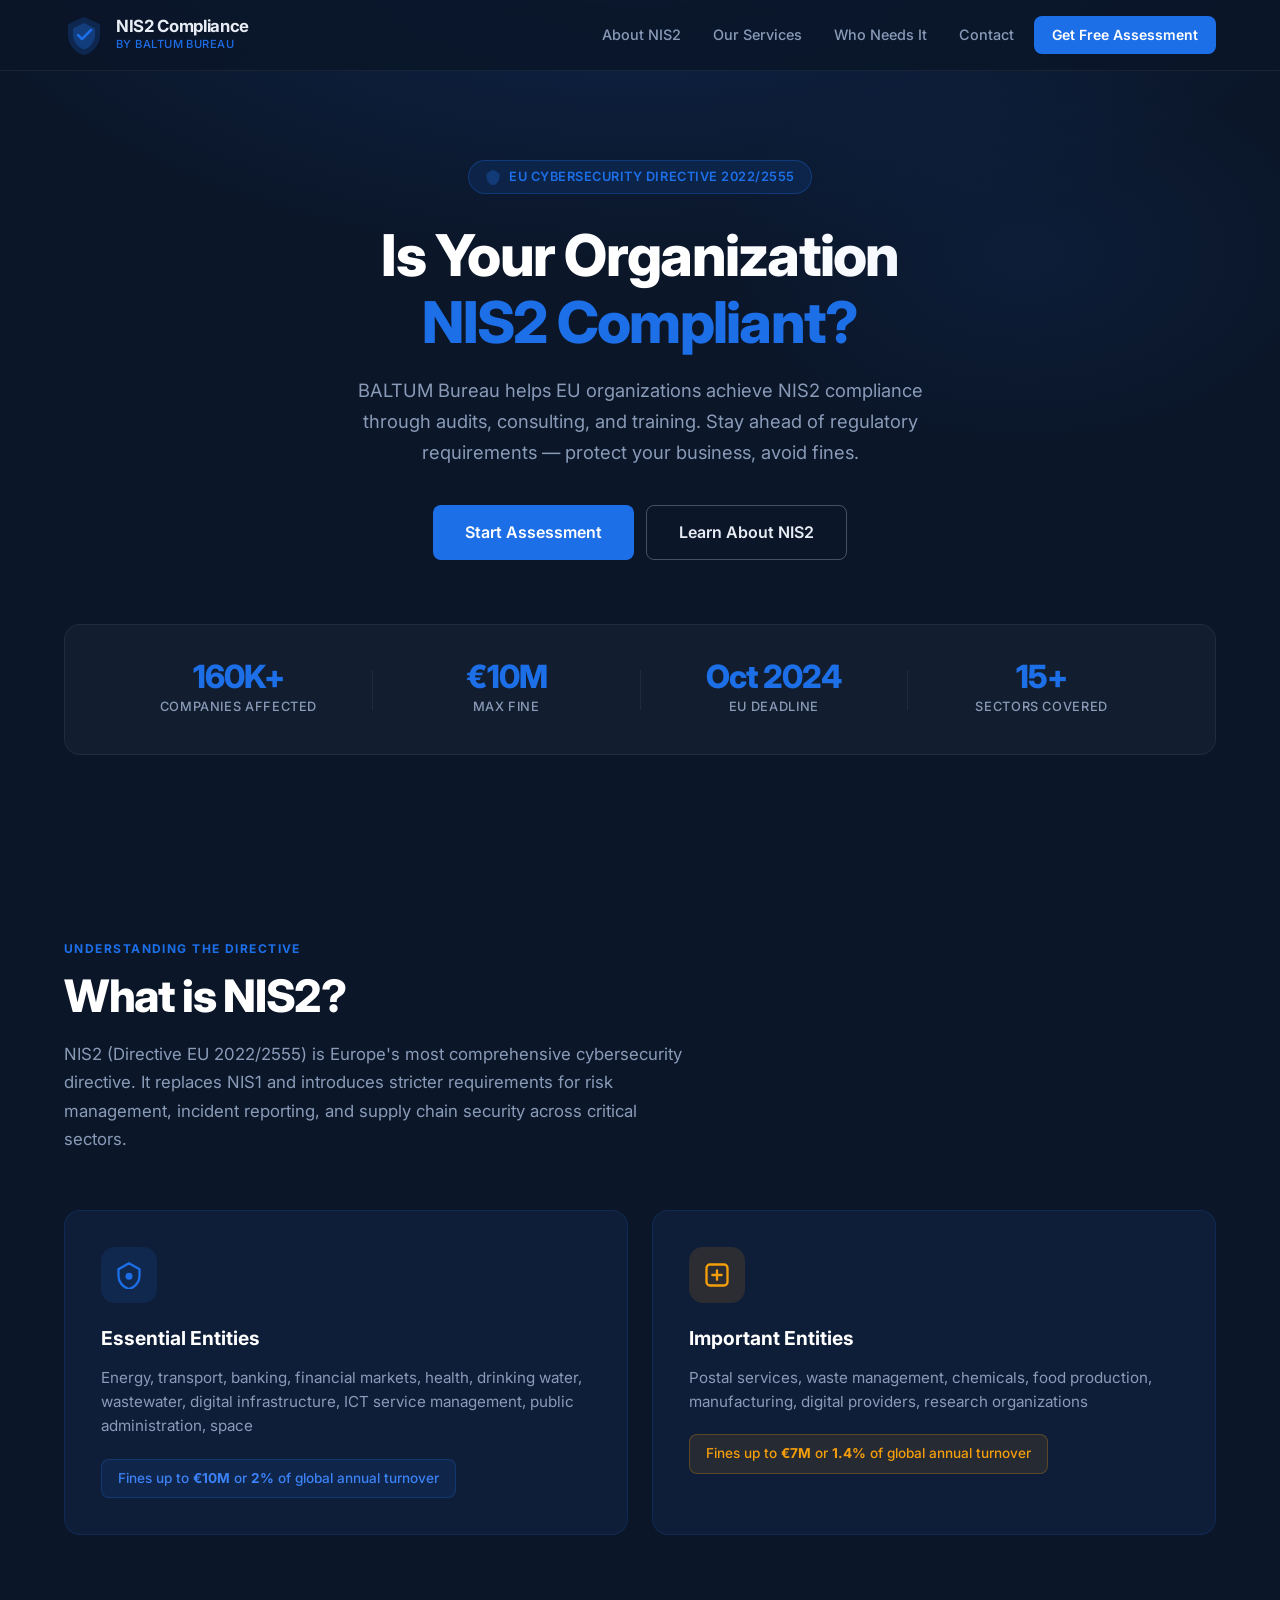
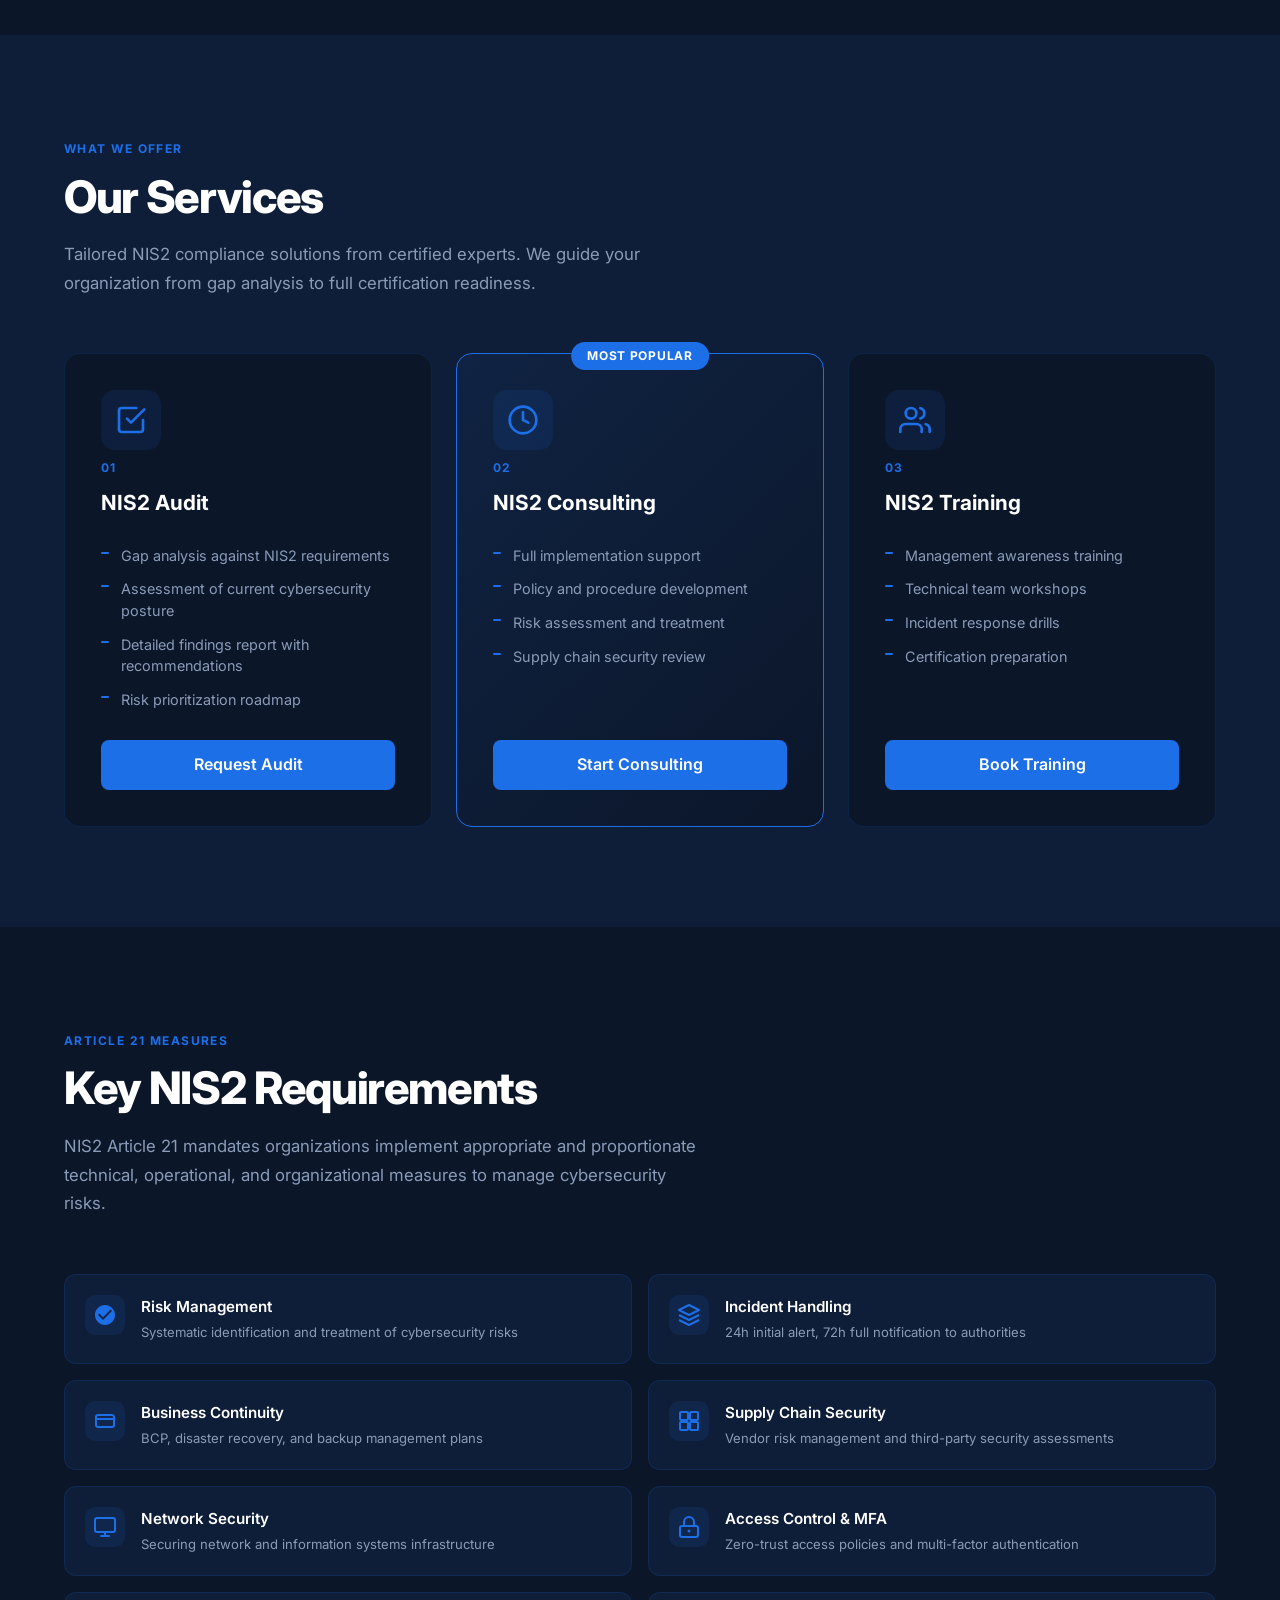
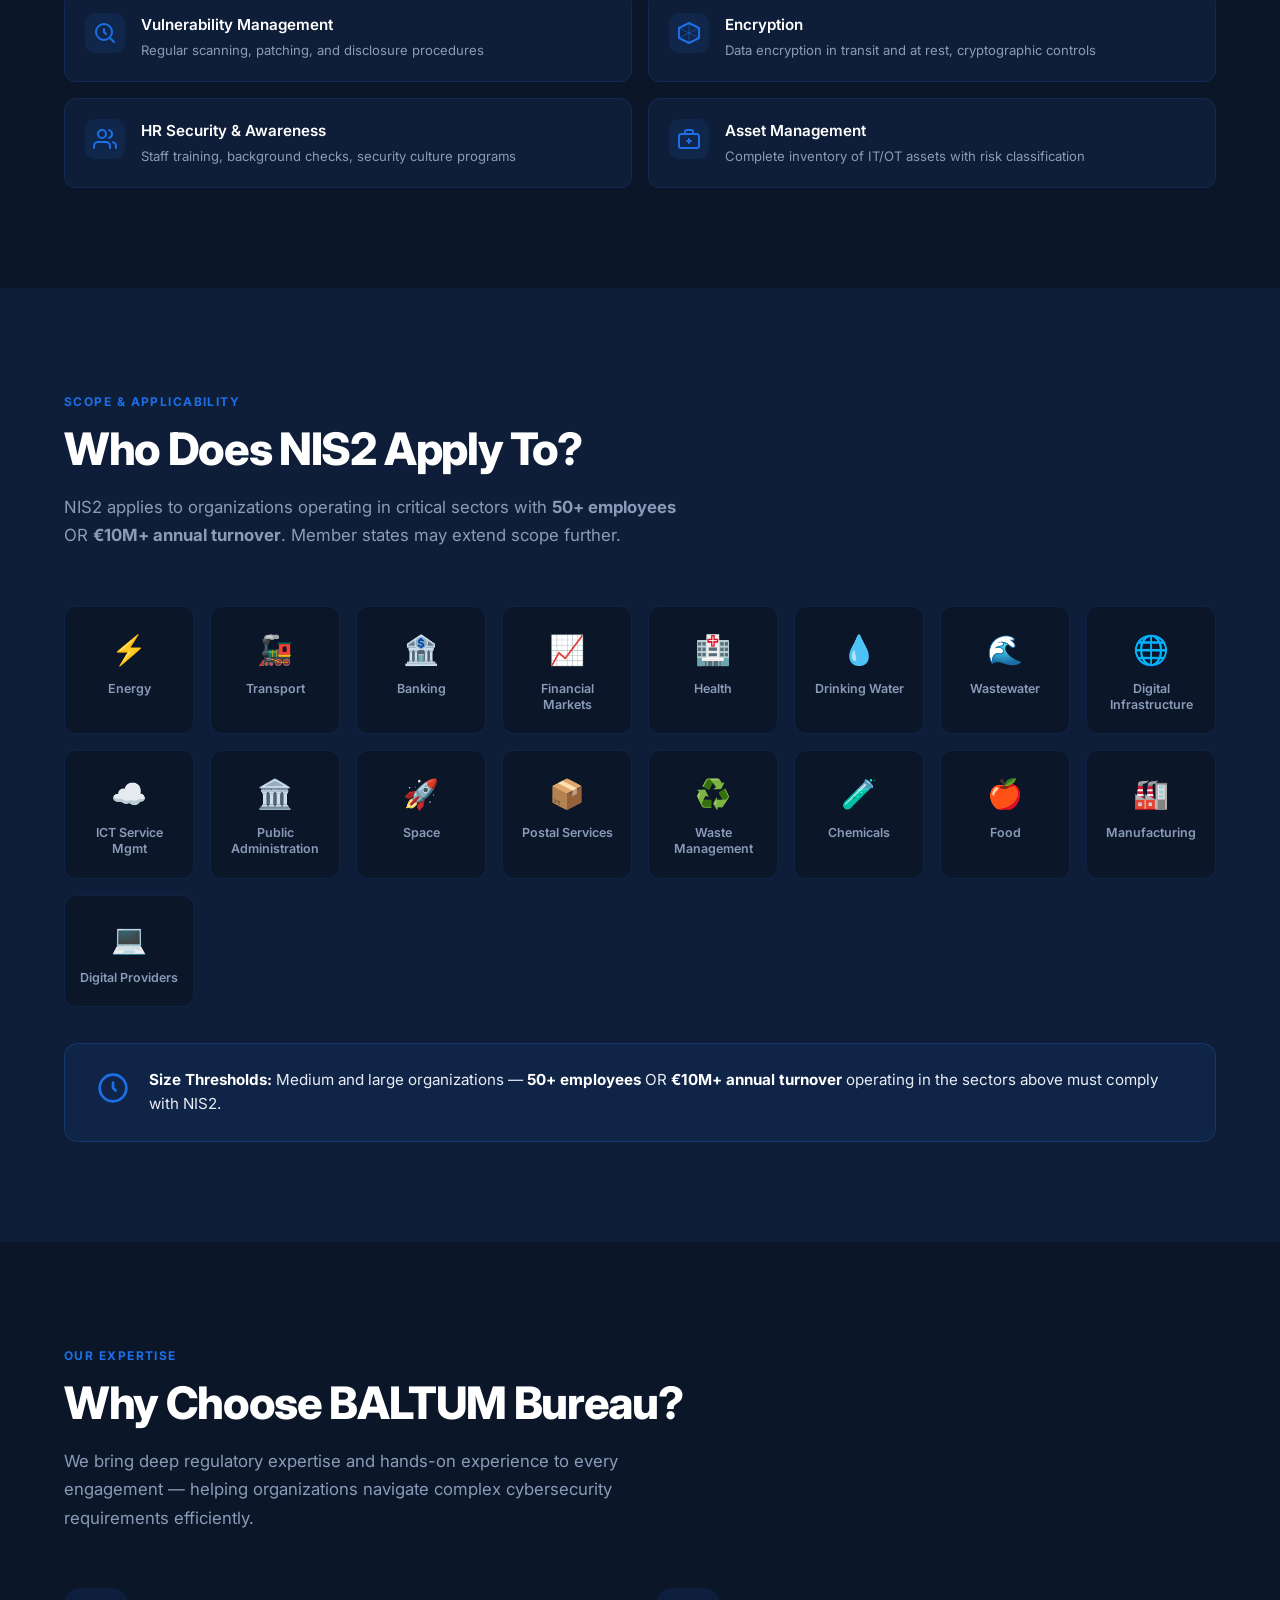
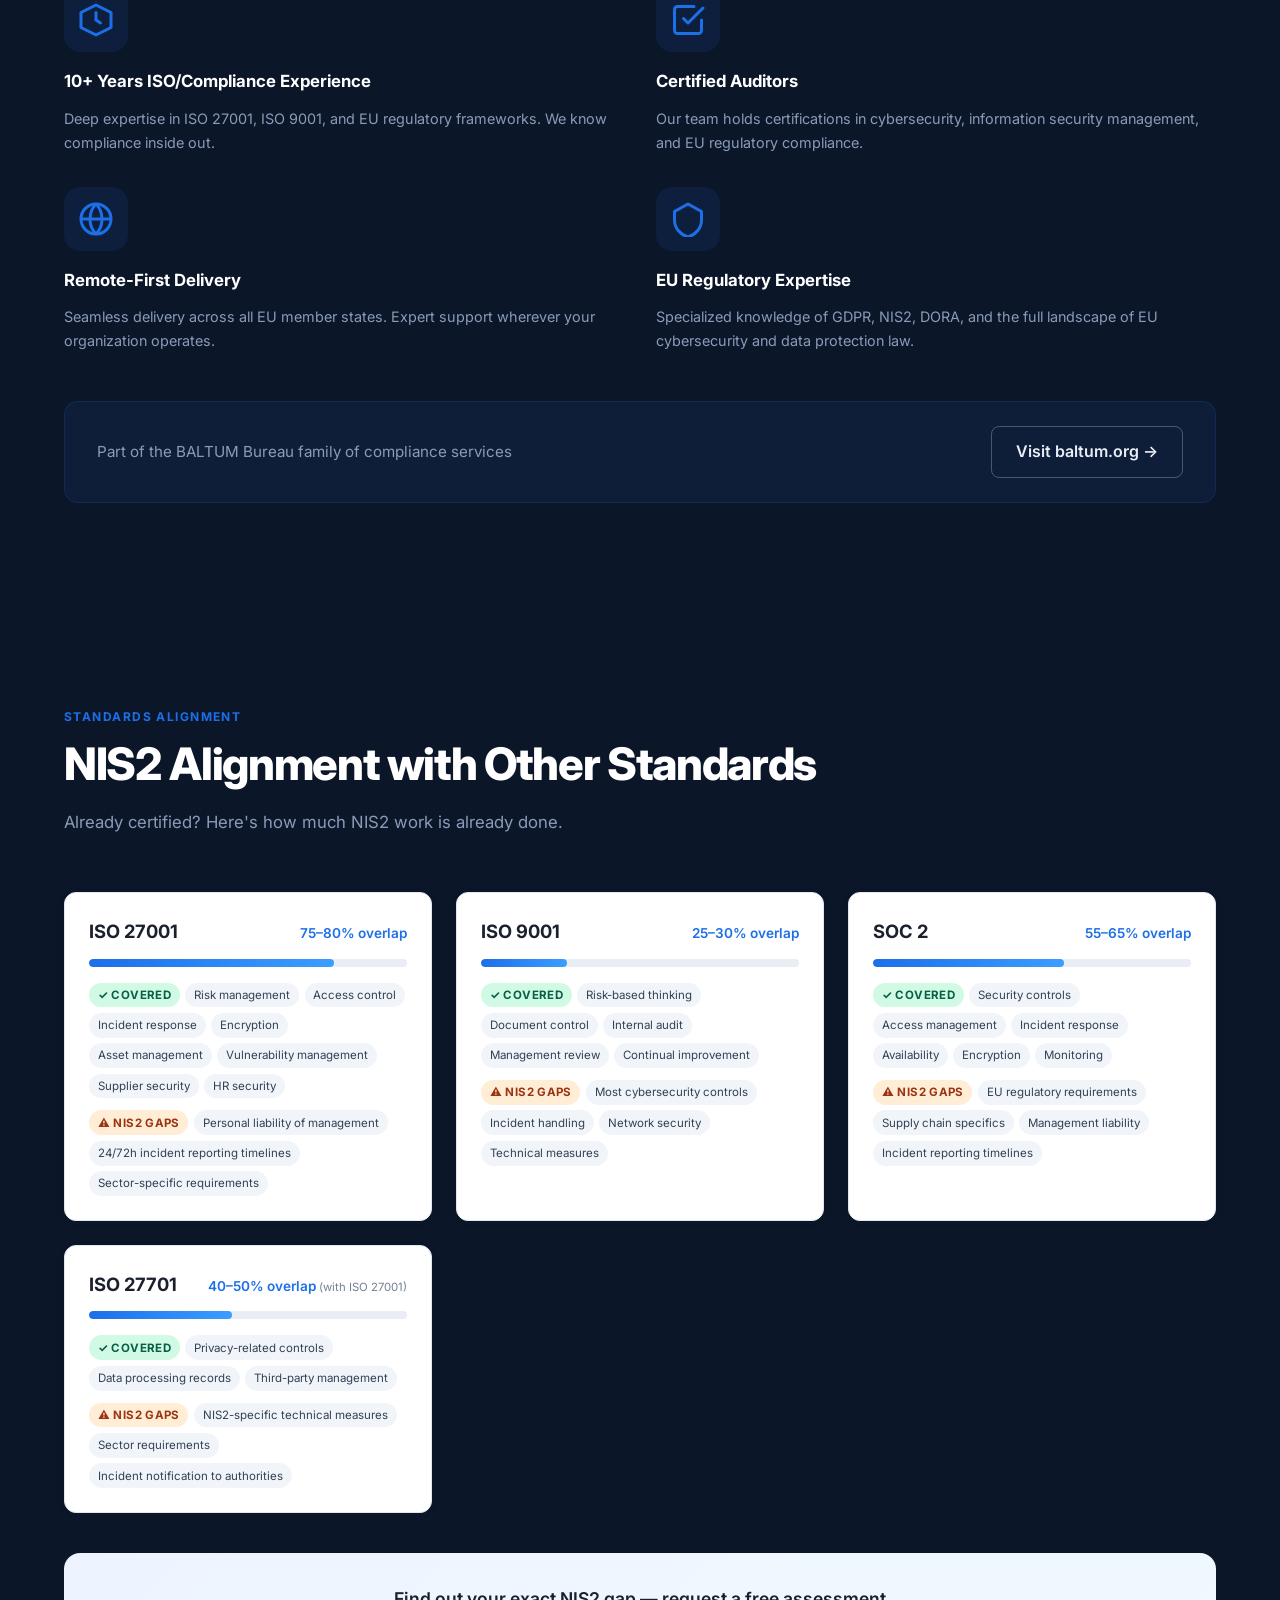
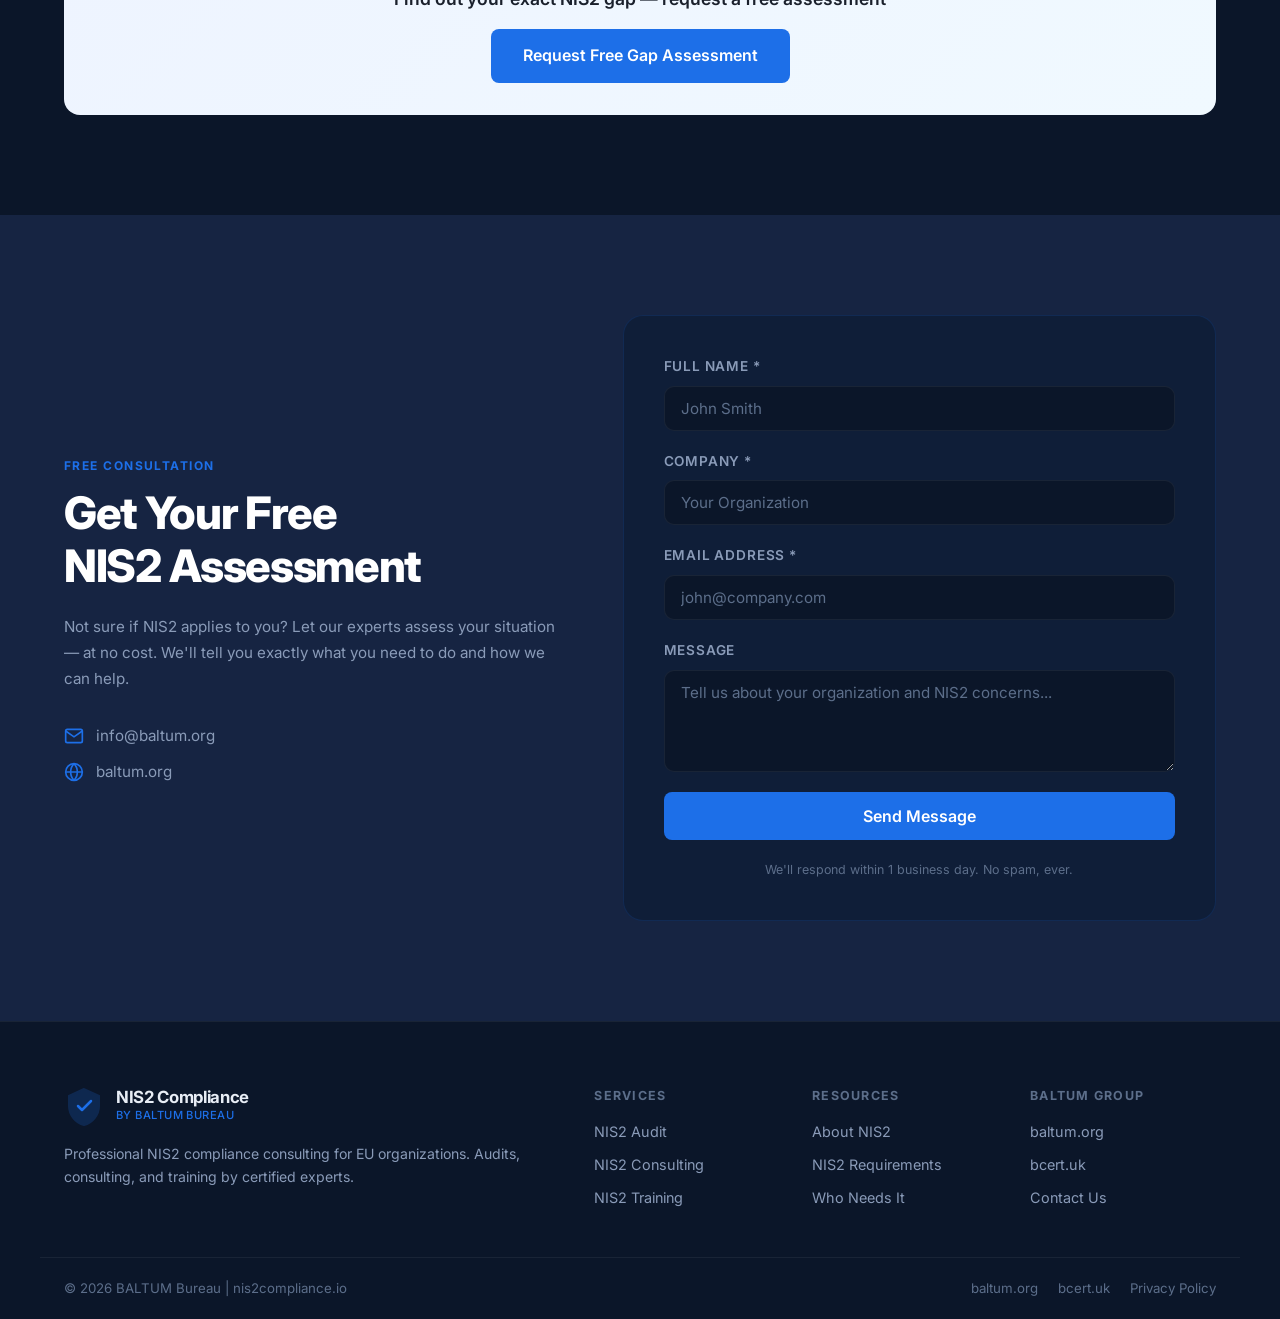
==== index.html @ e1da43a3 "Remove prices from Services; add NIS2 & Standards Overlap section" ====
<!DOCTYPE html>
<html lang="en">
<head>
  <meta charset="UTF-8" />
  <meta name="viewport" content="width=device-width, initial-scale=1.0" />
  <title>NIS2 Compliance Consulting | BALTUM Bureau</title>
  <meta name="description" content="BALTUM Bureau helps EU organizations achieve NIS2 compliance through expert audits, consulting, and training. NIS2 Directive EU 2022/2555 compliance specialists." />
  <meta name="keywords" content="NIS2 compliance, NIS2 audit, NIS2 consulting, NIS2 training, EU cybersecurity directive, BALTUM Bureau, NIS2 2022/2555, cybersecurity compliance" />
  <meta name="author" content="BALTUM Bureau" />
  <meta property="og:title" content="NIS2 Compliance | BALTUM Bureau" />
  <meta property="og:description" content="Expert NIS2 compliance consulting, audits, and training for EU organizations. Get compliant with the NIS2 Directive." />
  <meta property="og:url" content="https://nis2compliance.io" />
  <meta property="og:type" content="website" />
  <link rel="canonical" href="https://nis2compliance.io" />
  <link rel="preconnect" href="https://fonts.googleapis.com" />
  <link rel="preconnect" href="https://fonts.gstatic.com" crossorigin />
  <link href="https://fonts.googleapis.com/css2?family=Inter:wght@300;400;500;600;700;800&display=swap" rel="stylesheet" />
  <link rel="stylesheet" href="style.css" />
</head>
<body>

<!-- HEADER / NAV -->
<header class="header" id="top">
  <div class="container nav-container">
    <a href="#top" class="logo">
      <svg class="logo-icon" viewBox="0 0 40 40" fill="none" xmlns="http://www.w3.org/2000/svg">
        <path d="M20 3L5 10V20C5 28.8 11.6 37.1 20 39C28.4 37.1 35 28.8 35 20V10L20 3Z" fill="#1D6FE8" opacity="0.2" stroke="#1D6FE8" stroke-width="2"/>
        <path d="M20 8L9 13.5V20C9 26.6 13.9 32.7 20 34.5C26.1 32.7 31 26.6 31 20V13.5L20 8Z" fill="#1D6FE8" opacity="0.3"/>
        <path d="M14 20L18 24L27 15" stroke="#1D6FE8" stroke-width="2.5" stroke-linecap="round" stroke-linejoin="round"/>
      </svg>
      <div class="logo-text">
        <span class="logo-name">NIS2 Compliance</span>
        <span class="logo-tagline">by BALTUM Bureau</span>
      </div>
    </a>
    <button class="mobile-toggle" id="mobileToggle" aria-label="Toggle menu">
      <span></span><span></span><span></span>
    </button>
    <nav class="nav" id="navMenu">
      <a href="#about" class="nav-link">About NIS2</a>
      <a href="#services" class="nav-link">Our Services</a>
      <a href="#who-needs" class="nav-link">Who Needs It</a>
      <a href="#contact" class="nav-link">Contact</a>
      <a href="#contact" class="btn btn-primary btn-sm">Get Free Assessment</a>
    </nav>
  </div>
</header>

<!-- HERO -->
<section class="hero" id="hero">
  <div class="hero-bg"></div>
  <div class="container">
    <div class="hero-content">
      <div class="hero-badge">
        <svg width="16" height="16" viewBox="0 0 24 24" fill="none"><path d="M12 2L3 7V13C3 17.97 7.02 22.59 12 24C16.98 22.59 21 17.97 21 13V7L12 2Z" fill="#1D6FE8" opacity="0.3" stroke="#1D6FE8" stroke-width="1.5"/></svg>
        EU Cybersecurity Directive 2022/2555
      </div>
      <h1 class="hero-title">Is Your Organization<br /><span class="text-blue">NIS2 Compliant?</span></h1>
      <p class="hero-subtitle">BALTUM Bureau helps EU organizations achieve NIS2 compliance through audits, consulting, and training. Stay ahead of regulatory requirements — protect your business, avoid fines.</p>
      <div class="hero-actions">
        <a href="#contact" class="btn btn-primary btn-lg">Start Assessment</a>
        <a href="#about" class="btn btn-outline btn-lg">Learn About NIS2</a>
      </div>
    </div>
    <div class="stats-bar">
      <div class="stat-item">
        <div class="stat-value">160K+</div>
        <div class="stat-label">Companies Affected</div>
      </div>
      <div class="stat-divider"></div>
      <div class="stat-item">
        <div class="stat-value">€10M</div>
        <div class="stat-label">Max Fine</div>
      </div>
      <div class="stat-divider"></div>
      <div class="stat-item">
        <div class="stat-value">Oct 2024</div>
        <div class="stat-label">EU Deadline</div>
      </div>
      <div class="stat-divider"></div>
      <div class="stat-item">
        <div class="stat-value">15+</div>
        <div class="stat-label">Sectors Covered</div>
      </div>
    </div>
  </div>
</section>

<!-- ABOUT NIS2 -->
<section class="section" id="about">
  <div class="container">
    <div class="section-label">Understanding the Directive</div>
    <h2 class="section-title">What is NIS2?</h2>
    <p class="section-subtitle">NIS2 (Directive EU 2022/2555) is Europe's most comprehensive cybersecurity directive. It replaces NIS1 and introduces stricter requirements for risk management, incident reporting, and supply chain security across critical sectors.</p>

    <div class="cards-2col">
      <div class="card card-essential">
        <div class="card-icon-wrap blue">
          <svg width="28" height="28" viewBox="0 0 24 24" fill="none"><path d="M12 2L3 7V13C3 17.97 7.02 22.59 12 24C16.98 22.59 21 17.97 21 13V7L12 2Z" stroke="#1D6FE8" stroke-width="2" fill="none"/><circle cx="12" cy="13" r="3" fill="#1D6FE8"/></svg>
        </div>
        <h3 class="card-title">Essential Entities</h3>
        <p class="card-desc">Energy, transport, banking, financial markets, health, drinking water, wastewater, digital infrastructure, ICT service management, public administration, space</p>
        <div class="fine-badge fine-high">Fines up to <strong>€10M</strong> or <strong>2%</strong> of global annual turnover</div>
      </div>
      <div class="card card-important">
        <div class="card-icon-wrap orange">
          <svg width="28" height="28" viewBox="0 0 24 24" fill="none"><rect x="3" y="3" width="18" height="18" rx="3" stroke="#F59E0B" stroke-width="2"/><path d="M8 12H16M12 8V16" stroke="#F59E0B" stroke-width="2" stroke-linecap="round"/></svg>
        </div>
        <h3 class="card-title">Important Entities</h3>
        <p class="card-desc">Postal services, waste management, chemicals, food production, manufacturing, digital providers, research organizations</p>
        <div class="fine-badge fine-medium">Fines up to <strong>€7M</strong> or <strong>1.4%</strong> of global annual turnover</div>
      </div>
    </div>
  </div>
</section>

<!-- SERVICES -->
<section class="section section-dark" id="services">
  <div class="container">
    <div class="section-label">What We Offer</div>
    <h2 class="section-title">Our Services</h2>
    <p class="section-subtitle">Tailored NIS2 compliance solutions from certified experts. We guide your organization from gap analysis to full certification readiness.</p>

    <div class="cards-3col">
      <div class="service-card">
        <div class="service-icon">
          <svg width="32" height="32" viewBox="0 0 24 24" fill="none"><path d="M9 11L12 14L22 4" stroke="#1D6FE8" stroke-width="2" stroke-linecap="round" stroke-linejoin="round"/><path d="M21 12V19C21 20.1 20.1 21 19 21H5C3.9 21 3 20.1 3 19V5C3 3.9 3.9 3 5 3H16" stroke="#1D6FE8" stroke-width="2" stroke-linecap="round" stroke-linejoin="round"/></svg>
        </div>
        <div class="service-number">01</div>
        <h3 class="service-title">NIS2 Audit</h3>
        <ul class="service-list">
          <li>Gap analysis against NIS2 requirements</li>
          <li>Assessment of current cybersecurity posture</li>
          <li>Detailed findings report with recommendations</li>
          <li>Risk prioritization roadmap</li>
        </ul>
        <a href="#contact" class="btn btn-primary btn-full">Request Audit</a>
      </div>

      <div class="service-card service-card-featured">
        <div class="featured-badge">Most Popular</div>
        <div class="service-icon">
          <svg width="32" height="32" viewBox="0 0 24 24" fill="none"><circle cx="12" cy="12" r="10" stroke="#1D6FE8" stroke-width="2"/><path d="M12 6V12L16 14" stroke="#1D6FE8" stroke-width="2" stroke-linecap="round"/></svg>
        </div>
        <div class="service-number">02</div>
        <h3 class="service-title">NIS2 Consulting</h3>
        <ul class="service-list">
          <li>Full implementation support</li>
          <li>Policy and procedure development</li>
          <li>Risk assessment and treatment</li>
          <li>Supply chain security review</li>
        </ul>
        <a href="#contact" class="btn btn-primary btn-full">Start Consulting</a>
      </div>

      <div class="service-card">
        <div class="service-icon">
          <svg width="32" height="32" viewBox="0 0 24 24" fill="none"><path d="M17 21V19C17 16.79 15.21 15 13 15H5C2.79 15 1 16.79 1 19V21" stroke="#1D6FE8" stroke-width="2" stroke-linecap="round"/><circle cx="9" cy="7" r="4" stroke="#1D6FE8" stroke-width="2"/><path d="M23 21V19C23 17.13 21.74 15.56 20 15.13" stroke="#1D6FE8" stroke-width="2" stroke-linecap="round"/><path d="M16 3.13C17.74 3.56 19 5.13 19 7C19 8.87 17.74 10.44 16 10.87" stroke="#1D6FE8" stroke-width="2" stroke-linecap="round"/></svg>
        </div>
        <div class="service-number">03</div>
        <h3 class="service-title">NIS2 Training</h3>
        <ul class="service-list">
          <li>Management awareness training</li>
          <li>Technical team workshops</li>
          <li>Incident response drills</li>
          <li>Certification preparation</li>
        </ul>
        <a href="#contact" class="btn btn-primary btn-full">Book Training</a>
      </div>
    </div>
  </div>
</section>

<!-- NIS2 REQUIREMENTS -->
<section class="section" id="requirements">
  <div class="container">
    <div class="section-label">Article 21 Measures</div>
    <h2 class="section-title">Key NIS2 Requirements</h2>
    <p class="section-subtitle">NIS2 Article 21 mandates organizations implement appropriate and proportionate technical, operational, and organizational measures to manage cybersecurity risks.</p>

    <div class="requirements-grid">
      <div class="req-item">
        <div class="req-icon">
          <svg width="24" height="24" viewBox="0 0 24 24" fill="none"><path d="M12 2C6.48 2 2 6.48 2 12s4.48 10 10 10 10-4.48 10-10S17.52 2 12 2zm-2 15l-5-5 1.41-1.41L10 14.17l7.59-7.59L19 8l-9 9z" fill="#1D6FE8"/></svg>
        </div>
        <div class="req-content">
          <div class="req-title">Risk Management</div>
          <div class="req-desc">Systematic identification and treatment of cybersecurity risks</div>
        </div>
      </div>
      <div class="req-item">
        <div class="req-icon">
          <svg width="24" height="24" viewBox="0 0 24 24" fill="none"><path d="M12 2L2 7L12 12L22 7L12 2Z" stroke="#1D6FE8" stroke-width="2" stroke-linejoin="round"/><path d="M2 17L12 22L22 17" stroke="#1D6FE8" stroke-width="2" stroke-linejoin="round"/><path d="M2 12L12 17L22 12" stroke="#1D6FE8" stroke-width="2" stroke-linejoin="round"/></svg>
        </div>
        <div class="req-content">
          <div class="req-title">Incident Handling</div>
          <div class="req-desc">24h initial alert, 72h full notification to authorities</div>
        </div>
      </div>
      <div class="req-item">
        <div class="req-icon">
          <svg width="24" height="24" viewBox="0 0 24 24" fill="none"><path d="M21 16V8C21 6.9 20.1 6 19 6H5C3.9 6 3 6.9 3 8V16C3 17.1 3.9 18 5 18H19C20.1 18 21 17.1 21 16Z" stroke="#1D6FE8" stroke-width="2"/><path d="M3 10H21" stroke="#1D6FE8" stroke-width="2"/></svg>
        </div>
        <div class="req-content">
          <div class="req-title">Business Continuity</div>
          <div class="req-desc">BCP, disaster recovery, and backup management plans</div>
        </div>
      </div>
      <div class="req-item">
        <div class="req-icon">
          <svg width="24" height="24" viewBox="0 0 24 24" fill="none"><path d="M10 3H4C3.45 3 3 3.45 3 4V10C3 10.55 3.45 11 4 11H10C10.55 11 11 10.55 11 10V4C11 3.45 10.55 3 10 3Z" stroke="#1D6FE8" stroke-width="2"/><path d="M20 3H14C13.45 3 13 3.45 13 4V10C13 10.55 13.45 11 14 11H20C20.55 11 21 10.55 21 10V4C21 3.45 20.55 3 20 3Z" stroke="#1D6FE8" stroke-width="2"/><path d="M20 13H14C13.45 13 13 13.45 13 14V20C13 20.55 13.45 21 14 21H20C20.55 21 21 20.55 21 20V14C21 13.45 20.55 13 20 13Z" stroke="#1D6FE8" stroke-width="2"/><path d="M10 13H4C3.45 13 3 13.45 3 14V20C3 20.55 3.45 21 4 21H10C10.55 21 11 20.55 11 20V14C11 13.45 10.55 13 10 13Z" stroke="#1D6FE8" stroke-width="2"/></svg>
        </div>
        <div class="req-content">
          <div class="req-title">Supply Chain Security</div>
          <div class="req-desc">Vendor risk management and third-party security assessments</div>
        </div>
      </div>
      <div class="req-item">
        <div class="req-icon">
          <svg width="24" height="24" viewBox="0 0 24 24" fill="none"><rect x="2" y="3" width="20" height="14" rx="2" stroke="#1D6FE8" stroke-width="2"/><path d="M8 21H16M12 17V21" stroke="#1D6FE8" stroke-width="2" stroke-linecap="round"/></svg>
        </div>
        <div class="req-content">
          <div class="req-title">Network Security</div>
          <div class="req-desc">Securing network and information systems infrastructure</div>
        </div>
      </div>
      <div class="req-item">
        <div class="req-icon">
          <svg width="24" height="24" viewBox="0 0 24 24" fill="none"><rect x="3" y="11" width="18" height="11" rx="2" stroke="#1D6FE8" stroke-width="2"/><path d="M7 11V7C7 4.24 9.24 2 12 2C14.76 2 17 4.24 17 7V11" stroke="#1D6FE8" stroke-width="2" stroke-linecap="round"/><circle cx="12" cy="16" r="1.5" fill="#1D6FE8"/></svg>
        </div>
        <div class="req-content">
          <div class="req-title">Access Control & MFA</div>
          <div class="req-desc">Zero-trust access policies and multi-factor authentication</div>
        </div>
      </div>
      <div class="req-item">
        <div class="req-icon">
          <svg width="24" height="24" viewBox="0 0 24 24" fill="none"><circle cx="11" cy="11" r="8" stroke="#1D6FE8" stroke-width="2"/><path d="M21 21L16.65 16.65" stroke="#1D6FE8" stroke-width="2" stroke-linecap="round"/><path d="M11 8V11L13 13" stroke="#1D6FE8" stroke-width="2" stroke-linecap="round"/></svg>
        </div>
        <div class="req-content">
          <div class="req-title">Vulnerability Management</div>
          <div class="req-desc">Regular scanning, patching, and disclosure procedures</div>
        </div>
      </div>
      <div class="req-item">
        <div class="req-icon">
          <svg width="24" height="24" viewBox="0 0 24 24" fill="none"><path d="M12 2L2 7V17L12 22L22 17V7L12 2Z" stroke="#1D6FE8" stroke-width="2" stroke-linejoin="round"/><path d="M12 2V22M2 7L22 17M22 7L2 17" stroke="#1D6FE8" stroke-width="1" opacity="0.5"/></svg>
        </div>
        <div class="req-content">
          <div class="req-title">Encryption</div>
          <div class="req-desc">Data encryption in transit and at rest, cryptographic controls</div>
        </div>
      </div>
      <div class="req-item">
        <div class="req-icon">
          <svg width="24" height="24" viewBox="0 0 24 24" fill="none"><path d="M17 21V19C17 16.79 15.21 15 13 15H5C2.79 15 1 16.79 1 19V21" stroke="#1D6FE8" stroke-width="2" stroke-linecap="round"/><circle cx="9" cy="7" r="4" stroke="#1D6FE8" stroke-width="2"/><path d="M23 21V19C23 17.13 21.74 15.56 20 15.13" stroke="#1D6FE8" stroke-width="2" stroke-linecap="round"/><path d="M16 3.13C17.74 3.56 19 5.13 19 7C19 8.87 17.74 10.44 16 10.87" stroke="#1D6FE8" stroke-width="2" stroke-linecap="round"/></svg>
        </div>
        <div class="req-content">
          <div class="req-title">HR Security & Awareness</div>
          <div class="req-desc">Staff training, background checks, security culture programs</div>
        </div>
      </div>
      <div class="req-item">
        <div class="req-icon">
          <svg width="24" height="24" viewBox="0 0 24 24" fill="none"><path d="M20 7H4C2.9 7 2 7.9 2 9V19C2 20.1 2.9 21 4 21H20C21.1 21 22 20.1 22 19V9C22 7.9 21.1 7 20 7Z" stroke="#1D6FE8" stroke-width="2"/><path d="M16 7V5C16 3.9 15.1 3 14 3H10C8.9 3 8 3.9 8 5V7" stroke="#1D6FE8" stroke-width="2"/><path d="M12 12V16M10 14H14" stroke="#1D6FE8" stroke-width="2" stroke-linecap="round"/></svg>
        </div>
        <div class="req-content">
          <div class="req-title">Asset Management</div>
          <div class="req-desc">Complete inventory of IT/OT assets with risk classification</div>
        </div>
      </div>
    </div>
  </div>
</section>

<!-- WHO NEEDS IT -->
<section class="section section-dark" id="who-needs">
  <div class="container">
    <div class="section-label">Scope & Applicability</div>
    <h2 class="section-title">Who Does NIS2 Apply To?</h2>
    <p class="section-subtitle">NIS2 applies to organizations operating in critical sectors with <strong>50+ employees</strong> OR <strong>€10M+ annual turnover</strong>. Member states may extend scope further.</p>

    <div class="sectors-grid">
      <div class="sector-item">
        <div class="sector-icon">⚡</div>
        <div class="sector-name">Energy</div>
      </div>
      <div class="sector-item">
        <div class="sector-icon">🚂</div>
        <div class="sector-name">Transport</div>
      </div>
      <div class="sector-item">
        <div class="sector-icon">🏦</div>
        <div class="sector-name">Banking</div>
      </div>
      <div class="sector-item">
        <div class="sector-icon">📈</div>
        <div class="sector-name">Financial Markets</div>
      </div>
      <div class="sector-item">
        <div class="sector-icon">🏥</div>
        <div class="sector-name">Health</div>
      </div>
      <div class="sector-item">
        <div class="sector-icon">💧</div>
        <div class="sector-name">Drinking Water</div>
      </div>
      <div class="sector-item">
        <div class="sector-icon">🌊</div>
        <div class="sector-name">Wastewater</div>
      </div>
      <div class="sector-item">
        <div class="sector-icon">🌐</div>
        <div class="sector-name">Digital Infrastructure</div>
      </div>
      <div class="sector-item">
        <div class="sector-icon">☁️</div>
        <div class="sector-name">ICT Service Mgmt</div>
      </div>
      <div class="sector-item">
        <div class="sector-icon">🏛️</div>
        <div class="sector-name">Public Administration</div>
      </div>
      <div class="sector-item">
        <div class="sector-icon">🚀</div>
        <div class="sector-name">Space</div>
      </div>
      <div class="sector-item">
        <div class="sector-icon">📦</div>
        <div class="sector-name">Postal Services</div>
      </div>
      <div class="sector-item">
        <div class="sector-icon">♻️</div>
        <div class="sector-name">Waste Management</div>
      </div>
      <div class="sector-item">
        <div class="sector-icon">🧪</div>
        <div class="sector-name">Chemicals</div>
      </div>
      <div class="sector-item">
        <div class="sector-icon">🍎</div>
        <div class="sector-name">Food</div>
      </div>
      <div class="sector-item">
        <div class="sector-icon">🏭</div>
        <div class="sector-name">Manufacturing</div>
      </div>
      <div class="sector-item">
        <div class="sector-icon">💻</div>
        <div class="sector-name">Digital Providers</div>
      </div>
    </div>

    <div class="threshold-box">
      <div class="threshold-icon">
        <svg width="32" height="32" viewBox="0 0 24 24" fill="none"><circle cx="12" cy="12" r="10" stroke="#1D6FE8" stroke-width="2"/><path d="M12 8V12L14 14" stroke="#1D6FE8" stroke-width="2" stroke-linecap="round"/></svg>
      </div>
      <div class="threshold-text">
        <strong>Size Thresholds:</strong> Medium and large organizations — <strong>50+ employees</strong> OR <strong>€10M+ annual turnover</strong> operating in the sectors above must comply with NIS2.
      </div>
    </div>
  </div>
</section>

<!-- WHY BALTUM -->
<section class="section" id="why-baltum">
  <div class="container">
    <div class="section-label">Our Expertise</div>
    <h2 class="section-title">Why Choose BALTUM Bureau?</h2>
    <p class="section-subtitle">We bring deep regulatory expertise and hands-on experience to every engagement — helping organizations navigate complex cybersecurity requirements efficiently.</p>

    <div class="why-grid">
      <div class="why-item">
        <div class="why-icon">
          <svg width="36" height="36" viewBox="0 0 24 24" fill="none"><path d="M12 2L2 7V17L12 22L22 17V7L12 2Z" stroke="#1D6FE8" stroke-width="2" stroke-linejoin="round"/><path d="M12 7V12L15 14" stroke="#1D6FE8" stroke-width="2" stroke-linecap="round"/></svg>
        </div>
        <h3>10+ Years ISO/Compliance Experience</h3>
        <p>Deep expertise in ISO 27001, ISO 9001, and EU regulatory frameworks. We know compliance inside out.</p>
      </div>
      <div class="why-item">
        <div class="why-icon">
          <svg width="36" height="36" viewBox="0 0 24 24" fill="none"><path d="M9 11L12 14L22 4" stroke="#1D6FE8" stroke-width="2" stroke-linecap="round" stroke-linejoin="round"/><path d="M21 12V19C21 20.1 20.1 21 19 21H5C3.9 21 3 20.1 3 19V5C3 3.9 3.9 3 5 3H16" stroke="#1D6FE8" stroke-width="2" stroke-linecap="round"/></svg>
        </div>
        <h3>Certified Auditors</h3>
        <p>Our team holds certifications in cybersecurity, information security management, and EU regulatory compliance.</p>
      </div>
      <div class="why-item">
        <div class="why-icon">
          <svg width="36" height="36" viewBox="0 0 24 24" fill="none"><circle cx="12" cy="12" r="10" stroke="#1D6FE8" stroke-width="2"/><path d="M2 12H22M12 2C9.33 4.67 8 7.33 8 12C8 16.67 9.33 19.33 12 22M12 2C14.67 4.67 16 7.33 16 12C16 16.67 14.67 19.33 12 22" stroke="#1D6FE8" stroke-width="2"/></svg>
        </div>
        <h3>Remote-First Delivery</h3>
        <p>Seamless delivery across all EU member states. Expert support wherever your organization operates.</p>
      </div>
      <div class="why-item">
        <div class="why-icon">
          <svg width="36" height="36" viewBox="0 0 24 24" fill="none"><path d="M12 2L3 7V13C3 17.97 7.02 22.59 12 24C16.98 22.59 21 17.97 21 13V7L12 2Z" stroke="#1D6FE8" stroke-width="2" stroke-linejoin="round"/></svg>
        </div>
        <h3>EU Regulatory Expertise</h3>
        <p>Specialized knowledge of GDPR, NIS2, DORA, and the full landscape of EU cybersecurity and data protection law.</p>
      </div>
    </div>

    <div class="baltum-link-box">
      <span>Part of the BALTUM Bureau family of compliance services</span>
      <a href="https://baltum.org" target="_blank" rel="noopener" class="btn btn-outline">Visit baltum.org →</a>
    </div>
  </div>
</section>

<!-- NIS2 & STANDARDS OVERLAP -->
<section class="section" id="standards-overlap">
  <div class="container">
    <div class="section-label">Standards Alignment</div>
    <h2 class="section-title">NIS2 Alignment with Other Standards</h2>
    <p class="section-subtitle">Already certified? Here's how much NIS2 work is already done.</p>

    <div class="overlap-grid">

      <!-- ISO 27001 -->
      <div class="overlap-card">
        <div class="overlap-header">
          <div class="overlap-standard">ISO 27001</div>
          <div class="overlap-pct">75–80% overlap</div>
        </div>
        <div class="overlap-bar-wrap">
          <div class="overlap-bar" style="width:77%"></div>
        </div>
        <div class="overlap-badges">
          <div class="badge-group">
            <span class="badge badge-covered">✓ Covered</span>
            <span class="badge-item">Risk management</span>
            <span class="badge-item">Access control</span>
            <span class="badge-item">Incident response</span>
            <span class="badge-item">Encryption</span>
            <span class="badge-item">Asset management</span>
            <span class="badge-item">Vulnerability management</span>
            <span class="badge-item">Supplier security</span>
            <span class="badge-item">HR security</span>
          </div>
          <div class="badge-group">
            <span class="badge badge-gap">⚠ NIS2 Gaps</span>
            <span class="badge-item">Personal liability of management</span>
            <span class="badge-item">24/72h incident reporting timelines</span>
            <span class="badge-item">Sector-specific requirements</span>
          </div>
        </div>
      </div>

      <!-- ISO 9001 -->
      <div class="overlap-card">
        <div class="overlap-header">
          <div class="overlap-standard">ISO 9001</div>
          <div class="overlap-pct">25–30% overlap</div>
        </div>
        <div class="overlap-bar-wrap">
          <div class="overlap-bar" style="width:27%"></div>
        </div>
        <div class="overlap-badges">
          <div class="badge-group">
            <span class="badge badge-covered">✓ Covered</span>
            <span class="badge-item">Risk-based thinking</span>
            <span class="badge-item">Document control</span>
            <span class="badge-item">Internal audit</span>
            <span class="badge-item">Management review</span>
            <span class="badge-item">Continual improvement</span>
          </div>
          <div class="badge-group">
            <span class="badge badge-gap">⚠ NIS2 Gaps</span>
            <span class="badge-item">Most cybersecurity controls</span>
            <span class="badge-item">Incident handling</span>
            <span class="badge-item">Network security</span>
            <span class="badge-item">Technical measures</span>
          </div>
        </div>
      </div>

      <!-- SOC 2 -->
      <div class="overlap-card">
        <div class="overlap-header">
          <div class="overlap-standard">SOC 2</div>
          <div class="overlap-pct">55–65% overlap</div>
        </div>
        <div class="overlap-bar-wrap">
          <div class="overlap-bar" style="width:60%"></div>
        </div>
        <div class="overlap-badges">
          <div class="badge-group">
            <span class="badge badge-covered">✓ Covered</span>
            <span class="badge-item">Security controls</span>
            <span class="badge-item">Access management</span>
            <span class="badge-item">Incident response</span>
            <span class="badge-item">Availability</span>
            <span class="badge-item">Encryption</span>
            <span class="badge-item">Monitoring</span>
          </div>
          <div class="badge-group">
            <span class="badge badge-gap">⚠ NIS2 Gaps</span>
            <span class="badge-item">EU regulatory requirements</span>
            <span class="badge-item">Supply chain specifics</span>
            <span class="badge-item">Management liability</span>
            <span class="badge-item">Incident reporting timelines</span>
          </div>
        </div>
      </div>

      <!-- ISO 27701 -->
      <div class="overlap-card">
        <div class="overlap-header">
          <div class="overlap-standard">ISO 27701</div>
          <div class="overlap-pct">40–50% overlap <small>(with ISO 27001)</small></div>
        </div>
        <div class="overlap-bar-wrap">
          <div class="overlap-bar" style="width:45%"></div>
        </div>
        <div class="overlap-badges">
          <div class="badge-group">
            <span class="badge badge-covered">✓ Covered</span>
            <span class="badge-item">Privacy-related controls</span>
            <span class="badge-item">Data processing records</span>
            <span class="badge-item">Third-party management</span>
          </div>
          <div class="badge-group">
            <span class="badge badge-gap">⚠ NIS2 Gaps</span>
            <span class="badge-item">NIS2-specific technical measures</span>
            <span class="badge-item">Sector requirements</span>
            <span class="badge-item">Incident notification to authorities</span>
          </div>
        </div>
      </div>

    </div><!-- /.overlap-grid -->

    <div class="overlap-cta">
      <p>Find out your exact NIS2 gap — request a free assessment</p>
      <a href="#contact" class="btn btn-primary btn-lg">Request Free Gap Assessment</a>
    </div>
  </div>
</section>

<style>
/* NIS2 & Standards Overlap Section */
.overlap-grid {
  display: grid;
  grid-template-columns: repeat(auto-fit, minmax(280px, 1fr));
  gap: 1.5rem;
  margin-top: 2.5rem;
}
.overlap-card {
  background: #fff;
  border: 1px solid #e2e8f0;
  border-radius: 12px;
  padding: 1.5rem;
  box-shadow: 0 2px 8px rgba(0,0,0,0.05);
}
.overlap-header {
  display: flex;
  align-items: baseline;
  justify-content: space-between;
  margin-bottom: 0.75rem;
  flex-wrap: wrap;
  gap: 0.4rem;
}
.overlap-standard {
  font-size: 1.15rem;
  font-weight: 700;
  color: #1a202c;
}
.overlap-pct {
  font-size: 0.85rem;
  font-weight: 600;
  color: #1D6FE8;
}
.overlap-pct small {
  font-weight: 400;
  color: #718096;
}
.overlap-bar-wrap {
  background: #e9edf4;
  border-radius: 99px;
  height: 8px;
  margin-bottom: 1rem;
  overflow: hidden;
}
.overlap-bar {
  background: linear-gradient(90deg, #1D6FE8, #3b9eff);
  height: 100%;
  border-radius: 99px;
  transition: width 0.4s ease;
}
.overlap-badges {
  display: flex;
  flex-direction: column;
  gap: 0.75rem;
}
.badge-group {
  display: flex;
  flex-wrap: wrap;
  gap: 0.35rem;
  align-items: flex-start;
}
.badge {
  display: inline-block;
  padding: 0.2rem 0.55rem;
  border-radius: 99px;
  font-size: 0.72rem;
  font-weight: 700;
  text-transform: uppercase;
  letter-spacing: 0.03em;
  white-space: nowrap;
}
.badge-covered {
  background: #d1fae5;
  color: #065f46;
}
.badge-gap {
  background: #ffedd5;
  color: #9a3412;
}
.badge-item {
  display: inline-block;
  padding: 0.2rem 0.55rem;
  border-radius: 99px;
  font-size: 0.72rem;
  background: #f1f5f9;
  color: #334155;
}
.overlap-cta {
  text-align: center;
  margin-top: 2.5rem;
  padding: 2rem;
  background: linear-gradient(135deg, #eef4ff 0%, #f0f9ff 100%);
  border-radius: 16px;
}
.overlap-cta p {
  font-size: 1.1rem;
  font-weight: 600;
  color: #1a202c;
  margin-bottom: 1rem;
}
@media (max-width: 640px) {
  .overlap-grid { grid-template-columns: 1fr; }
}
</style>

<!-- CONTACT -->
<section class="section section-contact" id="contact">
  <div class="container">
    <div class="contact-grid">
      <div class="contact-info">
        <div class="section-label">Free Consultation</div>
        <h2 class="section-title">Get Your Free<br />NIS2 Assessment</h2>
        <p>Not sure if NIS2 applies to you? Let our experts assess your situation — at no cost. We'll tell you exactly what you need to do and how we can help.</p>
        <div class="contact-details">
          <div class="contact-detail-item">
            <svg width="20" height="20" viewBox="0 0 24 24" fill="none"><path d="M4 4H20C21.1 4 22 4.9 22 6V18C22 19.1 21.1 20 20 20H4C2.9 20 2 19.1 2 18V6C2 4.9 2.9 4 4 4Z" stroke="#1D6FE8" stroke-width="2"/><path d="M22 6L12 13L2 6" stroke="#1D6FE8" stroke-width="2"/></svg>
            <a href="mailto:info@baltum.org">info@baltum.org</a>
          </div>
          <div class="contact-detail-item">
            <svg width="20" height="20" viewBox="0 0 24 24" fill="none"><circle cx="12" cy="12" r="10" stroke="#1D6FE8" stroke-width="2"/><path d="M2 12H22M12 2C9.33 4.67 8 7.33 8 12C8 16.67 9.33 19.33 12 22M12 2C14.67 4.67 16 7.33 16 12C16 16.67 14.67 19.33 12 22" stroke="#1D6FE8" stroke-width="2"/></svg>
            <a href="https://baltum.org" target="_blank" rel="noopener">baltum.org</a>
          </div>
        </div>
      </div>

      <div class="contact-form-wrap">
        <form class="contact-form" action="mailto:info@baltum.org" method="get" enctype="text/plain">
          <div class="form-group">
            <label for="name">Full Name *</label>
            <input type="text" id="name" name="name" placeholder="John Smith" required />
          </div>
          <div class="form-group">
            <label for="company">Company *</label>
            <input type="text" id="company" name="company" placeholder="Your Organization" required />
          </div>
          <div class="form-group">
            <label for="email">Email Address *</label>
            <input type="email" id="email" name="email" placeholder="john@company.com" required />
          </div>
          <div class="form-group">
            <label for="message">Message</label>
            <textarea id="message" name="body" rows="4" placeholder="Tell us about your organization and NIS2 concerns..."></textarea>
          </div>
          <button type="submit" class="btn btn-primary btn-full btn-lg">Send Message</button>
          <p class="form-note">We'll respond within 1 business day. No spam, ever.</p>
        </form>
      </div>
    </div>
  </div>
</section>

<!-- FOOTER -->
<footer class="footer">
  <div class="container footer-inner">
    <div class="footer-brand">
      <a href="#top" class="logo">
        <svg class="logo-icon" viewBox="0 0 40 40" fill="none"><path d="M20 3L5 10V20C5 28.8 11.6 37.1 20 39C28.4 37.1 35 28.8 35 20V10L20 3Z" fill="#1D6FE8" opacity="0.2" stroke="#1D6FE8" stroke-width="2"/><path d="M14 20L18 24L27 15" stroke="#1D6FE8" stroke-width="2.5" stroke-linecap="round" stroke-linejoin="round"/></svg>
        <div class="logo-text">
          <span class="logo-name">NIS2 Compliance</span>
          <span class="logo-tagline">by BALTUM Bureau</span>
        </div>
      </a>
      <p class="footer-desc">Professional NIS2 compliance consulting for EU organizations. Audits, consulting, and training by certified experts.</p>
    </div>
    <div class="footer-links">
      <div class="footer-col">
        <div class="footer-col-title">Services</div>
        <a href="#services">NIS2 Audit</a>
        <a href="#services">NIS2 Consulting</a>
        <a href="#services">NIS2 Training</a>
      </div>
      <div class="footer-col">
        <div class="footer-col-title">Resources</div>
        <a href="#about">About NIS2</a>
        <a href="#requirements">NIS2 Requirements</a>
        <a href="#who-needs">Who Needs It</a>
      </div>
      <div class="footer-col">
        <div class="footer-col-title">BALTUM Group</div>
        <a href="https://baltum.org" target="_blank" rel="noopener">baltum.org</a>
        <a href="https://bcert.uk" target="_blank" rel="noopener">bcert.uk</a>
        <a href="#contact">Contact Us</a>
      </div>
    </div>
  </div>
  <div class="footer-bottom">
    <div class="container footer-bottom-inner">
      <span>© 2026 BALTUM Bureau | nis2compliance.io</span>
      <div class="footer-bottom-links">
        <a href="https://baltum.org" target="_blank" rel="noopener">baltum.org</a>
        <a href="https://bcert.uk" target="_blank" rel="noopener">bcert.uk</a>
        <a href="#privacy">Privacy Policy</a>
      </div>
    </div>
  </div>
</footer>

<script>
  // Mobile menu toggle
  const toggle = document.getElementById('mobileToggle');
  const navMenu = document.getElementById('navMenu');
  toggle.addEventListener('click', () => {
    navMenu.classList.toggle('active');
    toggle.classList.toggle('active');
  });

  // Close nav on link click
  document.querySelectorAll('.nav-link, .nav .btn').forEach(link => {
    link.addEventListener('click', () => {
      navMenu.classList.remove('active');
      toggle.classList.remove('active');
    });
  });

  // Sticky header shadow
  window.addEventListener('scroll', () => {
    const header = document.querySelector('.header');
    if (window.scrollY > 20) {
      header.classList.add('scrolled');
    } else {
      header.classList.remove('scrolled');
    }
  });

  // Smooth scroll
  document.querySelectorAll('a[href^="#"]').forEach(anchor => {
    anchor.addEventListener('click', function(e) {
      const target = document.querySelector(this.getAttribute('href'));
      if (target) {
        e.preventDefault();
        target.scrollIntoView({ behavior: 'smooth', block: 'start' });
      }
    });
  });

  // Intersection observer for animations
  const observer = new IntersectionObserver((entries) => {
    entries.forEach(entry => {
      if (entry.isIntersecting) {
        entry.target.classList.add('visible');
      }
    });
  }, { threshold: 0.1 });

  document.querySelectorAll('.service-card, .req-item, .sector-item, .why-item, .card').forEach(el => {
    observer.observe(el);
  });
</script>

</body>
</html>
---- style.css ----
/* ===========================
   NIS2 Compliance - style.css
   BALTUM Bureau
   =========================== */

*, *::before, *::after {
  box-sizing: border-box;
  margin: 0;
  padding: 0;
}

:root {
  --navy: #0B1629;
  --navy-light: #0F1E38;
  --navy-mid: #162442;
  --blue: #1D6FE8;
  --blue-light: #3B82F6;
  --blue-dark: #1558C0;
  --blue-glow: rgba(29, 111, 232, 0.15);
  --text: #E8EDF5;
  --text-muted: #8A9BB8;
  --text-dim: #5C6E8A;
  --border: rgba(29, 111, 232, 0.15);
  --border-light: rgba(255, 255, 255, 0.06);
  --orange: #F59E0B;
  --font: 'Inter', -apple-system, BlinkMacSystemFont, sans-serif;
}

html {
  scroll-behavior: smooth;
  font-size: 16px;
}

body {
  font-family: var(--font);
  background-color: var(--navy);
  color: var(--text);
  line-height: 1.6;
  -webkit-font-smoothing: antialiased;
}

/* ===== LAYOUT ===== */
.container {
  max-width: 1200px;
  margin: 0 auto;
  padding: 0 24px;
}

/* ===== TYPOGRAPHY ===== */
.text-blue { color: var(--blue); }

/* ===== BUTTONS ===== */
.btn {
  display: inline-flex;
  align-items: center;
  justify-content: center;
  gap: 8px;
  font-family: var(--font);
  font-weight: 600;
  border-radius: 8px;
  cursor: pointer;
  text-decoration: none;
  border: none;
  transition: all 0.2s ease;
  white-space: nowrap;
}

.btn-primary {
  background: var(--blue);
  color: #fff;
  padding: 12px 24px;
}
.btn-primary:hover {
  background: var(--blue-light);
  transform: translateY(-1px);
  box-shadow: 0 8px 24px rgba(29, 111, 232, 0.35);
}

.btn-outline {
  background: transparent;
  color: var(--text);
  border: 1.5px solid rgba(255,255,255,0.25);
  padding: 12px 24px;
}
.btn-outline:hover {
  border-color: var(--blue);
  color: var(--blue);
  background: var(--blue-glow);
}

.btn-sm { padding: 8px 18px; font-size: 0.875rem; }
.btn-lg { padding: 14px 32px; font-size: 1rem; }
.btn-full { width: 100%; }

/* ===== HEADER ===== */
.header {
  position: fixed;
  top: 0;
  left: 0;
  right: 0;
  z-index: 1000;
  background: rgba(11, 22, 41, 0.85);
  backdrop-filter: blur(12px);
  -webkit-backdrop-filter: blur(12px);
  border-bottom: 1px solid var(--border-light);
  transition: box-shadow 0.3s ease;
}
.header.scrolled {
  box-shadow: 0 4px 32px rgba(0,0,0,0.4);
}

.nav-container {
  display: flex;
  align-items: center;
  justify-content: space-between;
  height: 70px;
}

.logo {
  display: flex;
  align-items: center;
  gap: 12px;
  text-decoration: none;
}

.logo-icon {
  width: 40px;
  height: 40px;
  flex-shrink: 0;
}

.logo-text {
  display: flex;
  flex-direction: column;
}

.logo-name {
  font-size: 1.05rem;
  font-weight: 700;
  color: var(--text);
  line-height: 1.2;
  letter-spacing: -0.02em;
}

.logo-tagline {
  font-size: 0.7rem;
  color: var(--blue);
  font-weight: 500;
  letter-spacing: 0.04em;
  text-transform: uppercase;
}

.nav {
  display: flex;
  align-items: center;
  gap: 8px;
}

.nav-link {
  color: var(--text-muted);
  text-decoration: none;
  font-size: 0.9rem;
  font-weight: 500;
  padding: 8px 12px;
  border-radius: 6px;
  transition: color 0.2s, background 0.2s;
}
.nav-link:hover {
  color: var(--text);
  background: var(--border-light);
}

.mobile-toggle {
  display: none;
  flex-direction: column;
  gap: 5px;
  background: none;
  border: none;
  cursor: pointer;
  padding: 8px;
}
.mobile-toggle span {
  display: block;
  width: 24px;
  height: 2px;
  background: var(--text);
  border-radius: 2px;
  transition: all 0.3s ease;
}
.mobile-toggle.active span:nth-child(1) { transform: translateY(7px) rotate(45deg); }
.mobile-toggle.active span:nth-child(2) { opacity: 0; }
.mobile-toggle.active span:nth-child(3) { transform: translateY(-7px) rotate(-45deg); }

/* ===== HERO ===== */
.hero {
  position: relative;
  padding: 160px 0 80px;
  overflow: hidden;
}

.hero-bg {
  position: absolute;
  inset: 0;
  background:
    radial-gradient(ellipse 80% 60% at 50% -10%, rgba(29, 111, 232, 0.18) 0%, transparent 70%),
    radial-gradient(ellipse 40% 40% at 80% 30%, rgba(29, 111, 232, 0.08) 0%, transparent 60%);
  pointer-events: none;
}

.hero-content {
  max-width: 720px;
  margin: 0 auto;
  text-align: center;
}

.hero-badge {
  display: inline-flex;
  align-items: center;
  gap: 8px;
  background: rgba(29, 111, 232, 0.12);
  border: 1px solid rgba(29, 111, 232, 0.3);
  border-radius: 100px;
  padding: 6px 16px;
  font-size: 0.8rem;
  font-weight: 600;
  color: var(--blue);
  letter-spacing: 0.04em;
  text-transform: uppercase;
  margin-bottom: 28px;
}

.hero-title {
  font-size: clamp(2.2rem, 5vw, 3.6rem);
  font-weight: 800;
  line-height: 1.15;
  letter-spacing: -0.03em;
  color: #fff;
  margin-bottom: 20px;
}

.hero-subtitle {
  font-size: 1.15rem;
  color: var(--text-muted);
  max-width: 580px;
  margin: 0 auto 36px;
  line-height: 1.7;
}

.hero-actions {
  display: flex;
  gap: 12px;
  justify-content: center;
  flex-wrap: wrap;
  margin-bottom: 64px;
}

/* Stats bar */
.stats-bar {
  display: flex;
  align-items: center;
  justify-content: center;
  gap: 0;
  background: rgba(255,255,255,0.03);
  border: 1px solid var(--border-light);
  border-radius: 16px;
  padding: 28px 40px;
  flex-wrap: wrap;
}

.stat-item {
  text-align: center;
  flex: 1;
  min-width: 120px;
  padding: 8px 16px;
}

.stat-value {
  font-size: 2rem;
  font-weight: 800;
  color: var(--blue);
  letter-spacing: -0.03em;
  line-height: 1;
}

.stat-label {
  font-size: 0.8rem;
  color: var(--text-muted);
  font-weight: 500;
  margin-top: 4px;
  text-transform: uppercase;
  letter-spacing: 0.05em;
}

.stat-divider {
  width: 1px;
  height: 40px;
  background: var(--border-light);
  flex-shrink: 0;
}

/* ===== SECTIONS ===== */
.section {
  padding: 100px 0;
}

.section-dark {
  background: var(--navy-light);
}

.section-label {
  display: inline-block;
  font-size: 0.75rem;
  font-weight: 700;
  letter-spacing: 0.12em;
  text-transform: uppercase;
  color: var(--blue);
  margin-bottom: 12px;
}

.section-title {
  font-size: clamp(1.8rem, 3.5vw, 2.8rem);
  font-weight: 800;
  letter-spacing: -0.03em;
  color: #fff;
  margin-bottom: 16px;
  line-height: 1.2;
}

.section-subtitle {
  font-size: 1.05rem;
  color: var(--text-muted);
  max-width: 640px;
  line-height: 1.7;
  margin-bottom: 56px;
}

/* ===== ABOUT / 2 COL CARDS ===== */
.cards-2col {
  display: grid;
  grid-template-columns: repeat(2, 1fr);
  gap: 24px;
}

.card {
  background: var(--navy-light);
  border: 1px solid var(--border);
  border-radius: 16px;
  padding: 36px;
  transition: transform 0.3s ease, box-shadow 0.3s ease, opacity 0.4s ease;
  opacity: 0;
  transform: translateY(20px);
}
.card.visible {
  opacity: 1;
  transform: translateY(0);
}
.card:hover {
  transform: translateY(-4px);
  box-shadow: 0 16px 48px rgba(0,0,0,0.25);
}

.card-icon-wrap {
  width: 56px;
  height: 56px;
  border-radius: 14px;
  display: flex;
  align-items: center;
  justify-content: center;
  margin-bottom: 20px;
}
.card-icon-wrap.blue { background: rgba(29, 111, 232, 0.12); }
.card-icon-wrap.orange { background: rgba(245, 158, 11, 0.12); }

.card-title {
  font-size: 1.2rem;
  font-weight: 700;
  color: #fff;
  margin-bottom: 12px;
}

.card-desc {
  color: var(--text-muted);
  font-size: 0.95rem;
  line-height: 1.6;
  margin-bottom: 20px;
}

.fine-badge {
  display: inline-block;
  padding: 8px 16px;
  border-radius: 8px;
  font-size: 0.85rem;
  font-weight: 500;
}
.fine-high {
  background: rgba(29, 111, 232, 0.1);
  border: 1px solid rgba(29, 111, 232, 0.25);
  color: var(--blue-light);
}
.fine-medium {
  background: rgba(245, 158, 11, 0.1);
  border: 1px solid rgba(245, 158, 11, 0.25);
  color: var(--orange);
}

/* ===== SERVICES ===== */
.cards-3col {
  display: grid;
  grid-template-columns: repeat(3, 1fr);
  gap: 24px;
}

.service-card {
  position: relative;
  background: var(--navy);
  border: 1px solid var(--border);
  border-radius: 16px;
  padding: 36px;
  display: flex;
  flex-direction: column;
  gap: 0;
  transition: transform 0.3s ease, box-shadow 0.3s ease, opacity 0.4s ease;
  opacity: 0;
  transform: translateY(20px);
}
.service-card.visible {
  opacity: 1;
  transform: translateY(0);
}
.service-card:hover {
  transform: translateY(-4px);
  box-shadow: 0 20px 60px rgba(0,0,0,0.3);
  border-color: rgba(29, 111, 232, 0.3);
}

.service-card-featured {
  border-color: var(--blue);
  background: linear-gradient(135deg, rgba(29, 111, 232, 0.06) 0%, var(--navy) 100%);
}

.featured-badge {
  position: absolute;
  top: -12px;
  left: 50%;
  transform: translateX(-50%);
  background: var(--blue);
  color: #fff;
  font-size: 0.75rem;
  font-weight: 700;
  padding: 4px 16px;
  border-radius: 100px;
  letter-spacing: 0.06em;
  text-transform: uppercase;
  white-space: nowrap;
}

.service-icon {
  width: 60px;
  height: 60px;
  background: rgba(29, 111, 232, 0.1);
  border-radius: 14px;
  display: flex;
  align-items: center;
  justify-content: center;
  margin-bottom: 8px;
}

.service-number {
  font-size: 0.75rem;
  font-weight: 700;
  color: var(--blue);
  letter-spacing: 0.1em;
  margin-bottom: 8px;
}

.service-title {
  font-size: 1.3rem;
  font-weight: 700;
  color: #fff;
  margin-bottom: 20px;
}

.service-list {
  list-style: none;
  flex: 1;
  margin-bottom: 24px;
}
.service-list li {
  font-size: 0.9rem;
  color: var(--text-muted);
  padding: 6px 0;
  padding-left: 20px;
  position: relative;
  line-height: 1.5;
}
.service-list li::before {
  content: '';
  position: absolute;
  left: 0;
  top: 13px;
  width: 8px;
  height: 2px;
  background: var(--blue);
  border-radius: 1px;
}

.service-price {
  font-size: 0.95rem;
  color: var(--text-muted);
  margin-bottom: 16px;
  padding-top: 16px;
  border-top: 1px solid var(--border-light);
}
.service-price strong {
  color: #fff;
  font-size: 1.1rem;
}

/* ===== REQUIREMENTS ===== */
.requirements-grid {
  display: grid;
  grid-template-columns: repeat(2, 1fr);
  gap: 16px;
}

.req-item {
  display: flex;
  align-items: flex-start;
  gap: 16px;
  background: var(--navy-light);
  border: 1px solid var(--border);
  border-radius: 12px;
  padding: 20px;
  transition: border-color 0.2s, transform 0.3s ease, opacity 0.4s ease;
  opacity: 0;
  transform: translateY(16px);
}
.req-item.visible {
  opacity: 1;
  transform: translateY(0);
}
.req-item:hover {
  border-color: rgba(29, 111, 232, 0.3);
  transform: translateY(-2px);
}

.req-icon {
  width: 40px;
  height: 40px;
  background: rgba(29, 111, 232, 0.1);
  border-radius: 10px;
  display: flex;
  align-items: center;
  justify-content: center;
  flex-shrink: 0;
}

.req-title {
  font-size: 0.95rem;
  font-weight: 600;
  color: #fff;
  margin-bottom: 4px;
}

.req-desc {
  font-size: 0.82rem;
  color: var(--text-muted);
  line-height: 1.5;
}

/* ===== SECTORS ===== */
.sectors-grid {
  display: grid;
  grid-template-columns: repeat(auto-fill, minmax(130px, 1fr));
  gap: 16px;
  margin-bottom: 36px;
}

.sector-item {
  background: var(--navy);
  border: 1px solid var(--border);
  border-radius: 12px;
  padding: 20px 12px;
  text-align: center;
  transition: border-color 0.2s, transform 0.2s, opacity 0.4s ease;
  opacity: 0;
  transform: translateY(16px);
  cursor: default;
}
.sector-item.visible {
  opacity: 1;
  transform: translateY(0);
}
.sector-item:hover {
  border-color: var(--blue);
  transform: translateY(-3px);
  background: rgba(29, 111, 232, 0.05);
}

.sector-icon {
  font-size: 1.8rem;
  margin-bottom: 8px;
}

.sector-name {
  font-size: 0.78rem;
  font-weight: 600;
  color: var(--text-muted);
  line-height: 1.3;
}

.threshold-box {
  display: flex;
  align-items: center;
  gap: 20px;
  background: rgba(29, 111, 232, 0.08);
  border: 1px solid rgba(29, 111, 232, 0.25);
  border-radius: 14px;
  padding: 24px 32px;
}

.threshold-text {
  font-size: 0.95rem;
  color: var(--text);
  line-height: 1.6;
}
.threshold-text strong { color: #fff; }

/* ===== WHY BALTUM ===== */
.why-grid {
  display: grid;
  grid-template-columns: repeat(2, 1fr);
  gap: 32px;
  margin-bottom: 48px;
}

.why-item {
  display: flex;
  flex-direction: column;
  gap: 12px;
  opacity: 0;
  transform: translateY(20px);
  transition: opacity 0.4s ease, transform 0.4s ease;
}
.why-item.visible {
  opacity: 1;
  transform: translateY(0);
}

.why-icon {
  width: 64px;
  height: 64px;
  background: rgba(29, 111, 232, 0.1);
  border-radius: 16px;
  display: flex;
  align-items: center;
  justify-content: center;
  margin-bottom: 4px;
}

.why-item h3 {
  font-size: 1.05rem;
  font-weight: 700;
  color: #fff;
}

.why-item p {
  font-size: 0.9rem;
  color: var(--text-muted);
  line-height: 1.65;
}

.baltum-link-box {
  display: flex;
  align-items: center;
  justify-content: space-between;
  background: var(--navy-light);
  border: 1px solid var(--border);
  border-radius: 14px;
  padding: 24px 32px;
  gap: 24px;
  flex-wrap: wrap;
}
.baltum-link-box span {
  color: var(--text-muted);
  font-size: 0.95rem;
}

/* ===== CONTACT ===== */
.section-contact {
  background: var(--navy-mid);
}

.contact-grid {
  display: grid;
  grid-template-columns: 1fr 1.2fr;
  gap: 64px;
  align-items: center;
}

.contact-info .section-title {
  margin-bottom: 20px;
}

.contact-info > p {
  color: var(--text-muted);
  font-size: 0.95rem;
  line-height: 1.7;
  margin-bottom: 32px;
}

.contact-details {
  display: flex;
  flex-direction: column;
  gap: 12px;
}

.contact-detail-item {
  display: flex;
  align-items: center;
  gap: 12px;
}
.contact-detail-item a {
  color: var(--text-muted);
  text-decoration: none;
  font-size: 0.95rem;
  transition: color 0.2s;
}
.contact-detail-item a:hover { color: var(--blue); }

/* Contact form */
.contact-form-wrap {
  background: var(--navy-light);
  border: 1px solid var(--border);
  border-radius: 20px;
  padding: 40px;
}

.contact-form {
  display: flex;
  flex-direction: column;
  gap: 20px;
}

.form-group {
  display: flex;
  flex-direction: column;
  gap: 8px;
}

.form-group label {
  font-size: 0.85rem;
  font-weight: 600;
  color: var(--text-muted);
  text-transform: uppercase;
  letter-spacing: 0.06em;
}

.form-group input,
.form-group textarea {
  background: var(--navy);
  border: 1px solid var(--border-light);
  border-radius: 10px;
  padding: 12px 16px;
  color: var(--text);
  font-family: var(--font);
  font-size: 0.95rem;
  transition: border-color 0.2s, box-shadow 0.2s;
  outline: none;
  resize: vertical;
}

.form-group input:focus,
.form-group textarea:focus {
  border-color: var(--blue);
  box-shadow: 0 0 0 3px rgba(29, 111, 232, 0.12);
}

.form-group input::placeholder,
.form-group textarea::placeholder {
  color: var(--text-dim);
}

.form-note {
  font-size: 0.78rem;
  color: var(--text-dim);
  text-align: center;
}

/* ===== FOOTER ===== */
.footer {
  background: var(--navy);
  border-top: 1px solid var(--border-light);
  padding-top: 64px;
}

.footer-inner {
  display: grid;
  grid-template-columns: 1.5fr 2fr;
  gap: 64px;
  padding-bottom: 48px;
  border-bottom: 1px solid var(--border-light);
}

.footer-brand .logo {
  margin-bottom: 16px;
}

.footer-desc {
  font-size: 0.88rem;
  color: var(--text-muted);
  line-height: 1.65;
  margin-top: 12px;
}

.footer-links {
  display: grid;
  grid-template-columns: repeat(3, 1fr);
  gap: 32px;
}

.footer-col {
  display: flex;
  flex-direction: column;
  gap: 10px;
}

.footer-col-title {
  font-size: 0.78rem;
  font-weight: 700;
  letter-spacing: 0.1em;
  text-transform: uppercase;
  color: var(--text-dim);
  margin-bottom: 4px;
}

.footer-col a {
  color: var(--text-muted);
  text-decoration: none;
  font-size: 0.9rem;
  transition: color 0.2s;
}
.footer-col a:hover { color: var(--blue); }

.footer-bottom {
  padding: 20px 0;
}

.footer-bottom-inner {
  display: flex;
  align-items: center;
  justify-content: space-between;
  gap: 16px;
  flex-wrap: wrap;
}

.footer-bottom span {
  font-size: 0.83rem;
  color: var(--text-dim);
}

.footer-bottom-links {
  display: flex;
  gap: 20px;
}
.footer-bottom-links a {
  font-size: 0.83rem;
  color: var(--text-dim);
  text-decoration: none;
  transition: color 0.2s;
}
.footer-bottom-links a:hover { color: var(--blue); }

/* ===== RESPONSIVE ===== */
@media (max-width: 1024px) {
  .cards-3col {
    grid-template-columns: repeat(2, 1fr);
  }
  .service-card:last-child {
    grid-column: span 2;
    max-width: 500px;
    margin: 0 auto;
    width: 100%;
  }
  .contact-grid {
    grid-template-columns: 1fr;
    gap: 48px;
  }
}

@media (max-width: 768px) {
  .mobile-toggle { display: flex; }

  .nav {
    display: none;
    position: absolute;
    top: 70px;
    left: 0;
    right: 0;
    background: var(--navy);
    border-bottom: 1px solid var(--border-light);
    flex-direction: column;
    padding: 16px 24px;
    gap: 4px;
    align-items: stretch;
  }
  .nav.active { display: flex; }
  .nav .btn { margin-top: 8px; text-align: center; }

  .hero { padding: 120px 0 60px; }
  .stats-bar { gap: 12px; padding: 20px; }
  .stat-divider { display: none; }
  .stat-item { min-width: 80px; }
  .stat-value { font-size: 1.5rem; }

  .section { padding: 64px 0; }

  .cards-2col,
  .cards-3col,
  .requirements-grid,
  .why-grid {
    grid-template-columns: 1fr;
  }

  .service-card:last-child {
    grid-column: span 1;
    max-width: 100%;
  }

  .sectors-grid {
    grid-template-columns: repeat(3, 1fr);
  }

  .footer-inner {
    grid-template-columns: 1fr;
    gap: 40px;
  }

  .footer-links {
    grid-template-columns: repeat(2, 1fr);
  }

  .baltum-link-box {
    flex-direction: column;
    text-align: center;
  }

  .threshold-box {
    flex-direction: column;
    text-align: center;
    padding: 20px;
  }

  .contact-form-wrap {
    padding: 28px 20px;
  }
}

@media (max-width: 480px) {
  .sectors-grid {
    grid-template-columns: repeat(2, 1fr);
  }
  .footer-links {
    grid-template-columns: 1fr;
  }
  .footer-bottom-inner {
    flex-direction: column;
    text-align: center;
  }
  .hero-title { font-size: 2rem; }
  .hero-actions { flex-direction: column; align-items: center; }
  .hero-actions .btn { width: 100%; max-width: 280px; }
}
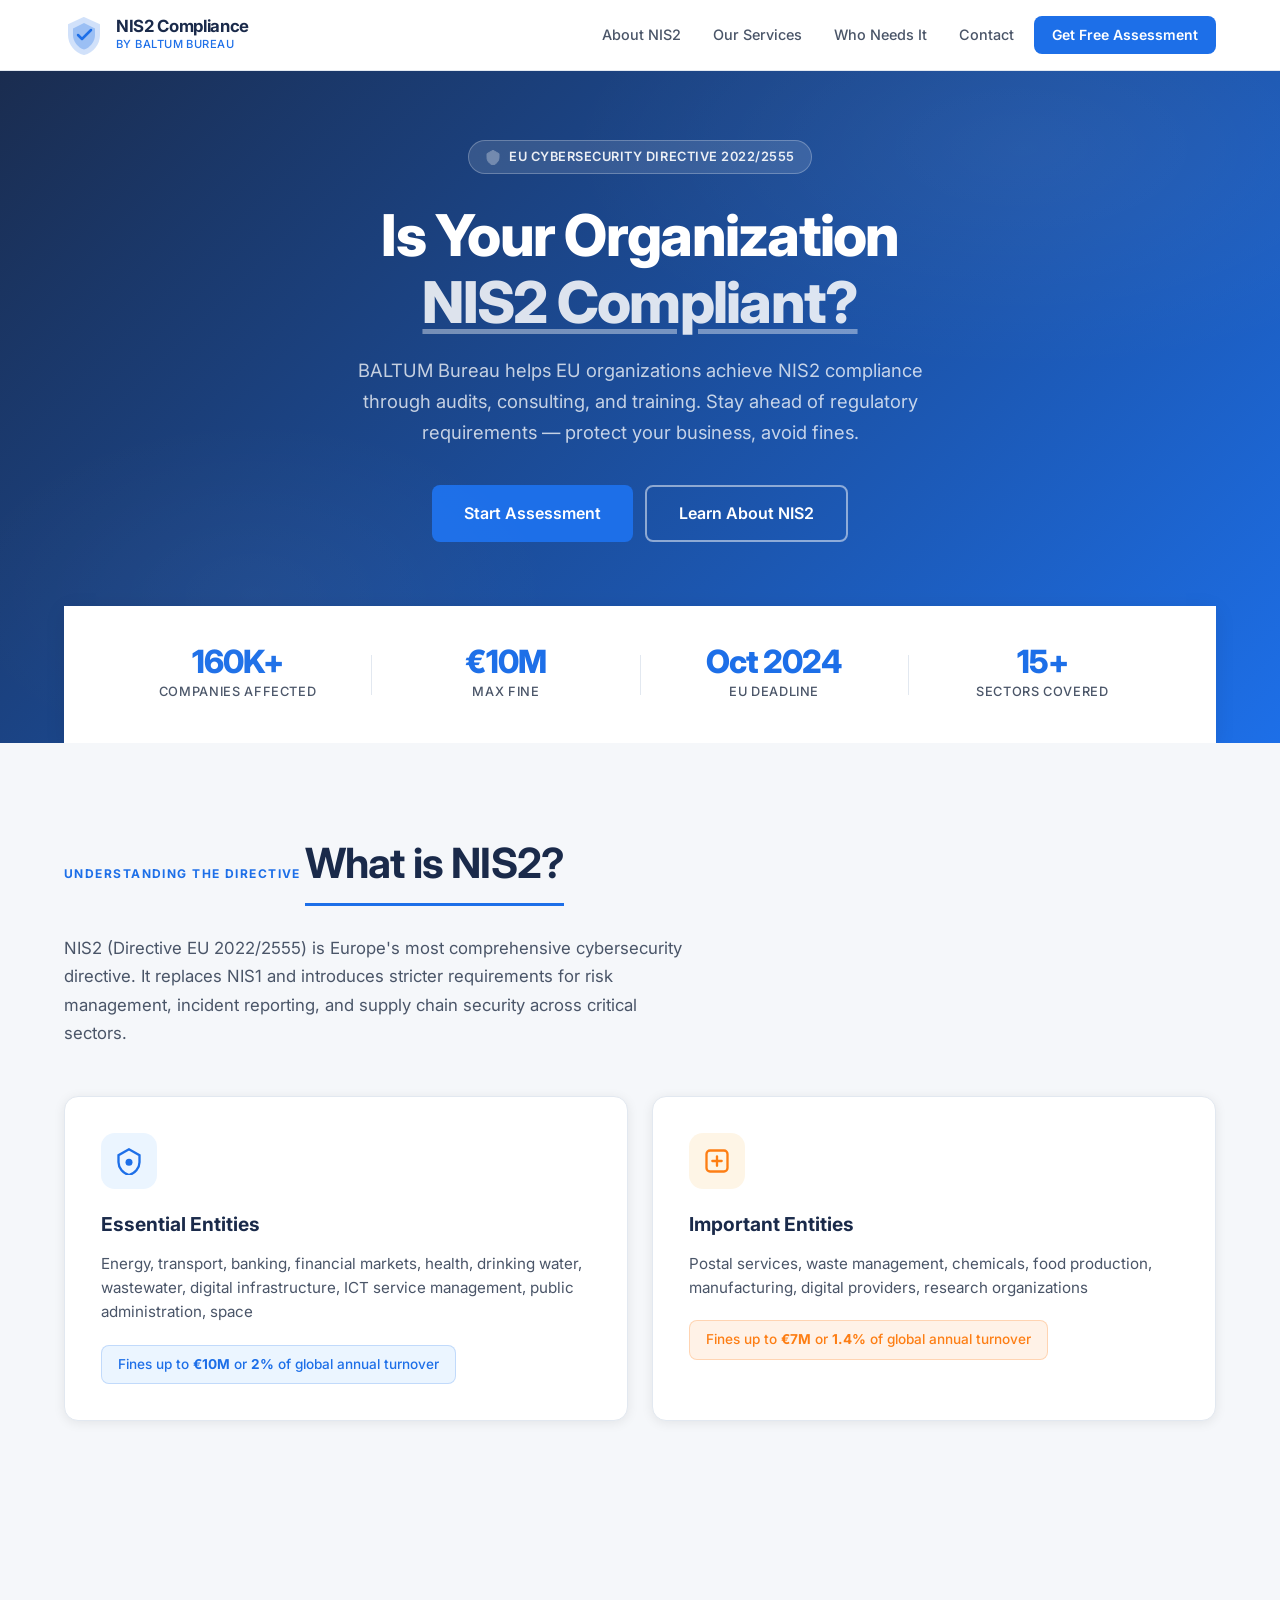
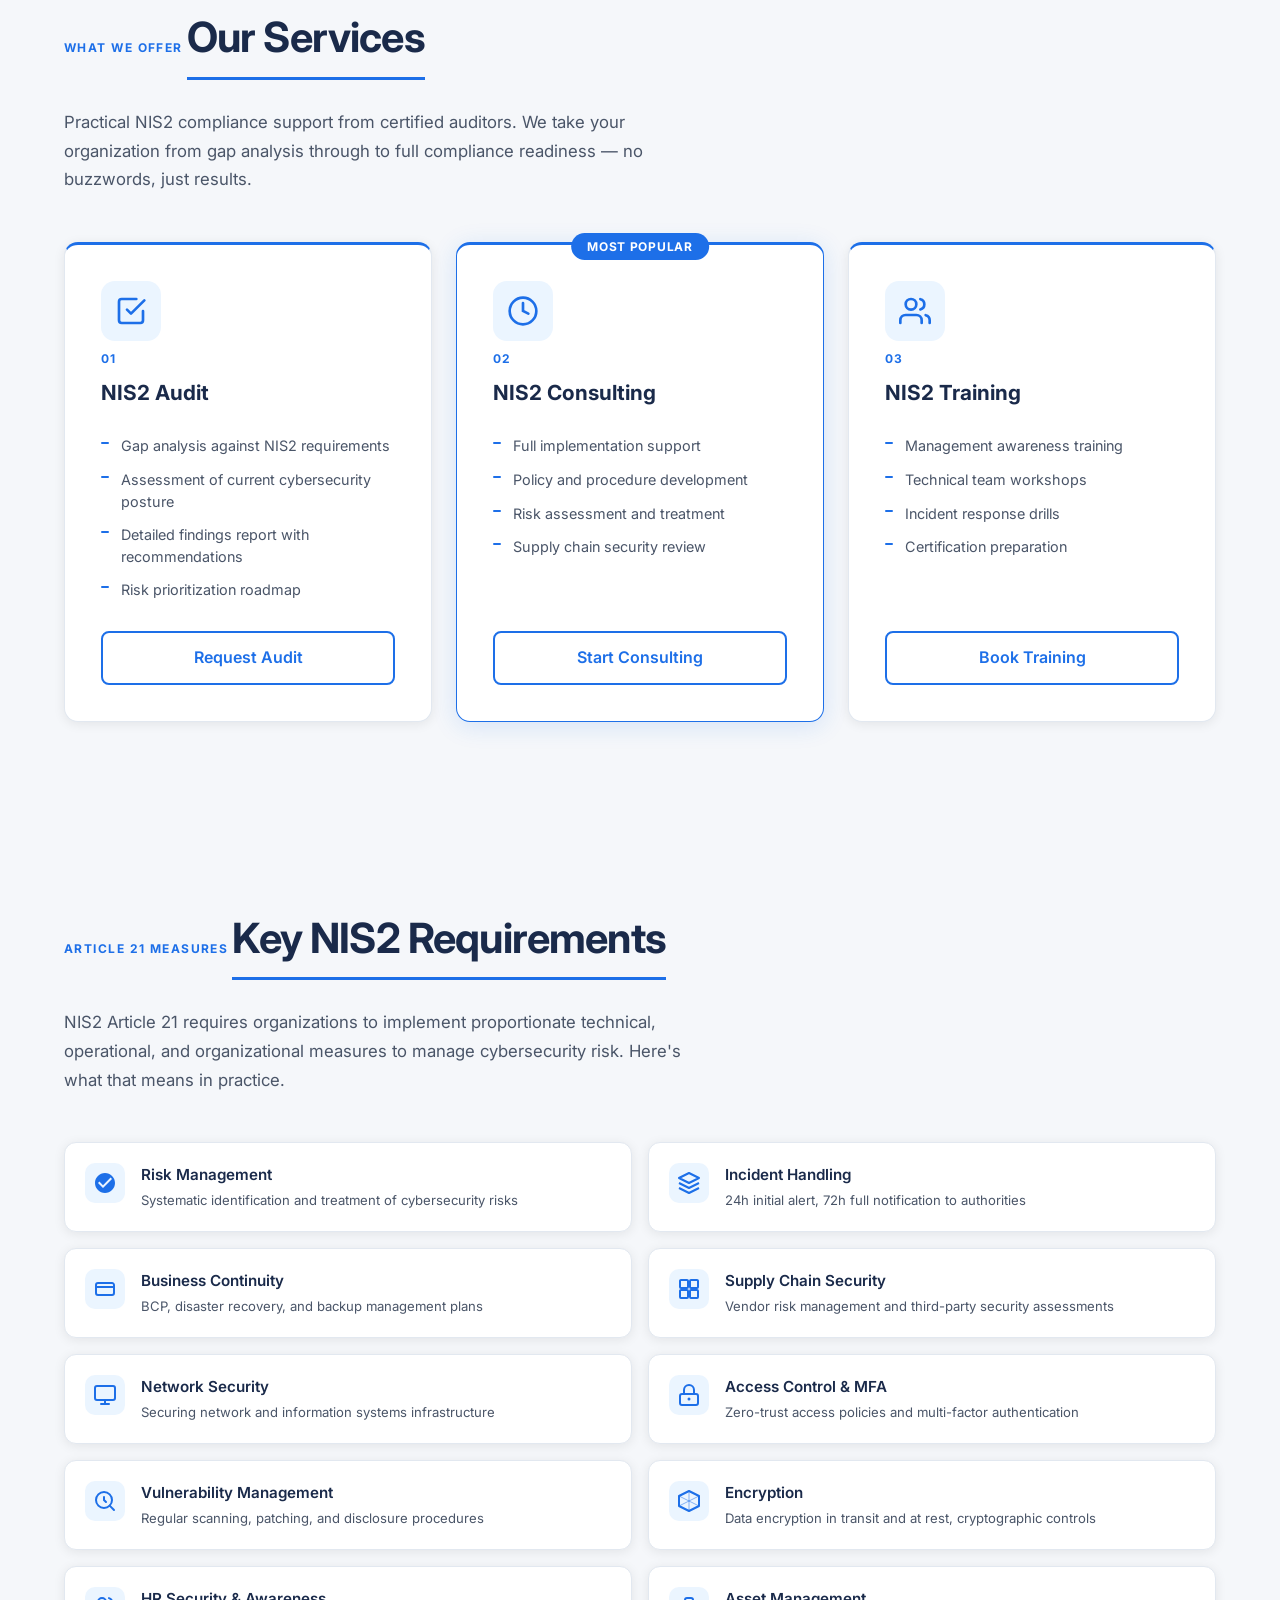
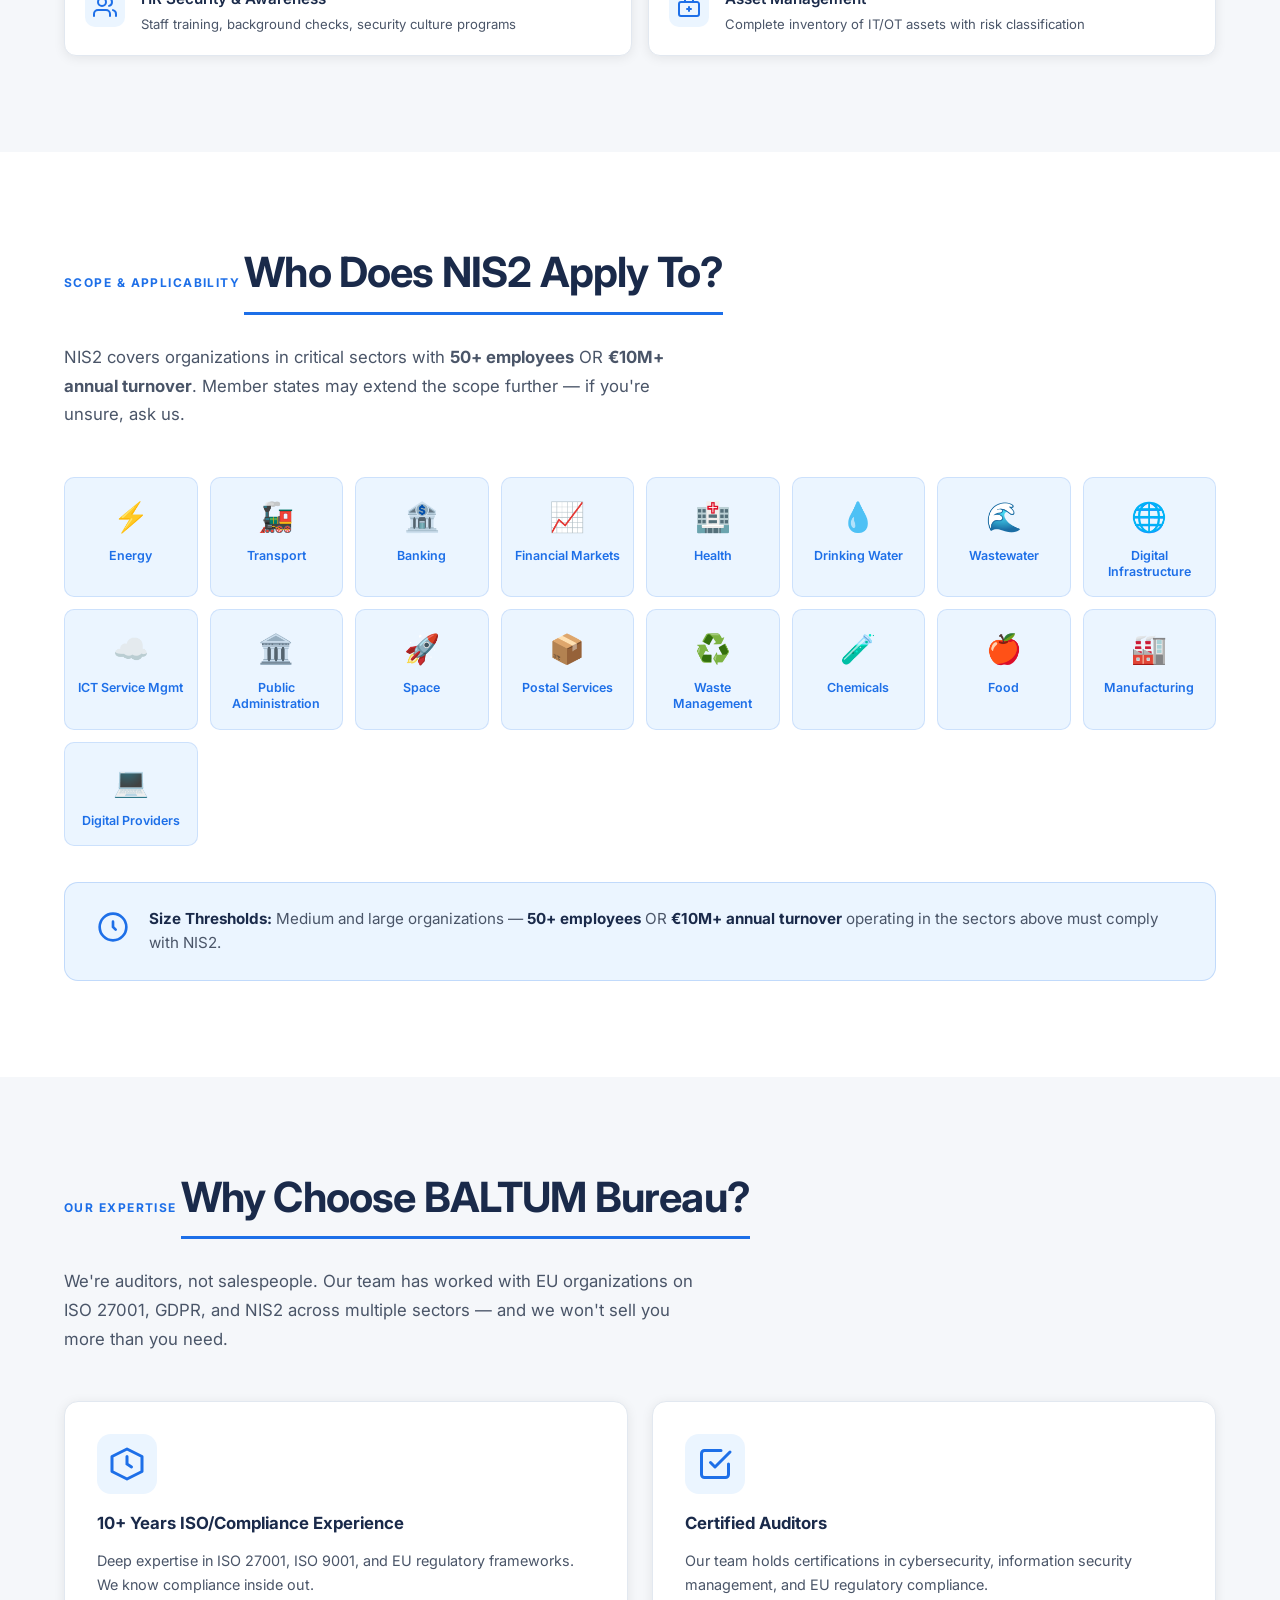
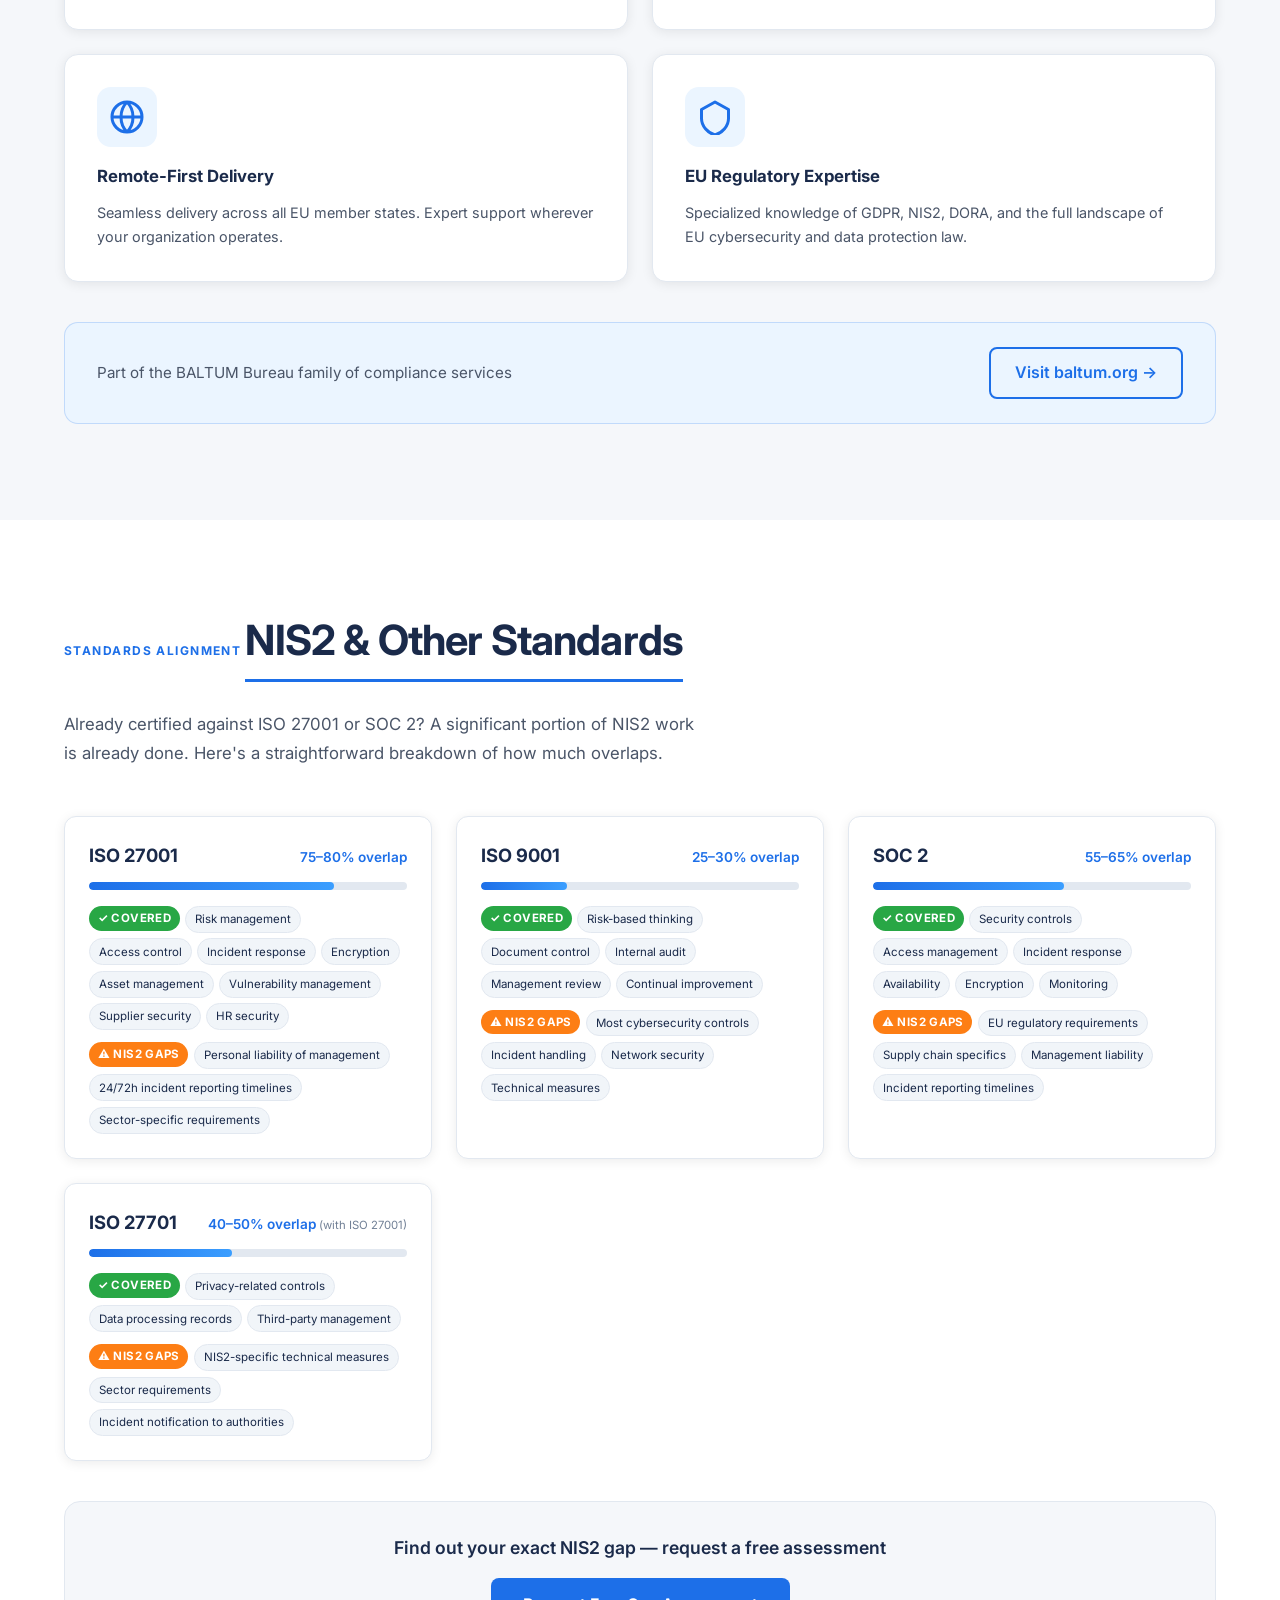
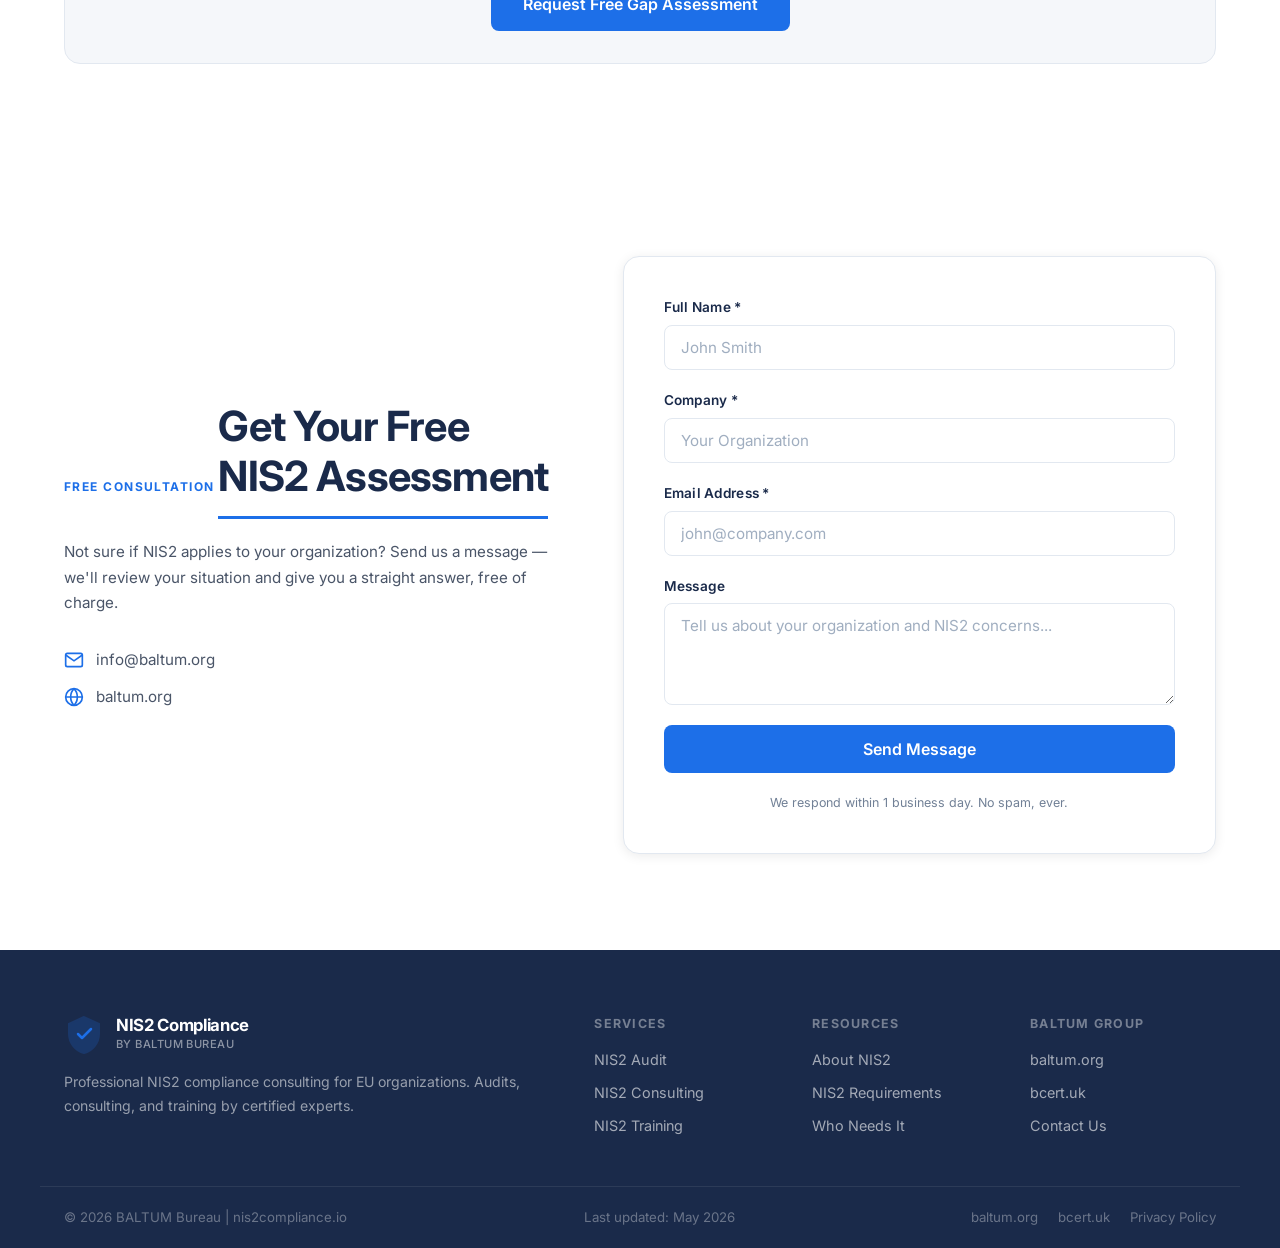
==== commit a104acee: "Redesign: light professional theme (McKinsey/Deloitte style) - Dark navy/dark theme replaced with cl" ====
--- a/index.html
+++ b/index.html
@@ -52,7 +52,7 @@
   <div class="container">
     <div class="hero-content">
       <div class="hero-badge">
-        <svg width="16" height="16" viewBox="0 0 24 24" fill="none"><path d="M12 2L3 7V13C3 17.97 7.02 22.59 12 24C16.98 22.59 21 17.97 21 13V7L12 2Z" fill="#1D6FE8" opacity="0.3" stroke="#1D6FE8" stroke-width="1.5"/></svg>
+        <svg width="16" height="16" viewBox="0 0 24 24" fill="none"><path d="M12 2L3 7V13C3 17.97 7.02 22.59 12 24C16.98 22.59 21 17.97 21 13V7L12 2Z" fill="#fff" opacity="0.3" stroke="#fff" stroke-width="1.5"/></svg>
         EU Cybersecurity Directive 2022/2555
       </div>
       <h1 class="hero-title">Is Your Organization<br /><span class="text-blue">NIS2 Compliant?</span></h1>
@@ -104,7 +104,7 @@
       </div>
       <div class="card card-important">
         <div class="card-icon-wrap orange">
-          <svg width="28" height="28" viewBox="0 0 24 24" fill="none"><rect x="3" y="3" width="18" height="18" rx="3" stroke="#F59E0B" stroke-width="2"/><path d="M8 12H16M12 8V16" stroke="#F59E0B" stroke-width="2" stroke-linecap="round"/></svg>
+          <svg width="28" height="28" viewBox="0 0 24 24" fill="none"><rect x="3" y="3" width="18" height="18" rx="3" stroke="#fd7e14" stroke-width="2"/><path d="M8 12H16M12 8V16" stroke="#fd7e14" stroke-width="2" stroke-linecap="round"/></svg>
         </div>
         <h3 class="card-title">Important Entities</h3>
         <p class="card-desc">Postal services, waste management, chemicals, food production, manufacturing, digital providers, research organizations</p>
@@ -115,11 +115,11 @@
 </section>
 
 <!-- SERVICES -->
-<section class="section section-dark" id="services">
+<section class="section" id="services">
   <div class="container">
     <div class="section-label">What We Offer</div>
     <h2 class="section-title">Our Services</h2>
-    <p class="section-subtitle">Tailored NIS2 compliance solutions from certified experts. We guide your organization from gap analysis to full certification readiness.</p>
+    <p class="section-subtitle">Practical NIS2 compliance support from certified auditors. We take your organization from gap analysis through to full compliance readiness — no buzzwords, just results.</p>
 
     <div class="cards-3col">
       <div class="service-card">
@@ -176,7 +176,7 @@
   <div class="container">
     <div class="section-label">Article 21 Measures</div>
     <h2 class="section-title">Key NIS2 Requirements</h2>
-    <p class="section-subtitle">NIS2 Article 21 mandates organizations implement appropriate and proportionate technical, operational, and organizational measures to manage cybersecurity risks.</p>
+    <p class="section-subtitle">NIS2 Article 21 requires organizations to implement proportionate technical, operational, and organizational measures to manage cybersecurity risk. Here's what that means in practice.</p>
 
     <div class="requirements-grid">
       <div class="req-item">
@@ -274,11 +274,11 @@
 </section>
 
 <!-- WHO NEEDS IT -->
-<section class="section section-dark" id="who-needs">
+<section class="section" id="who-needs">
   <div class="container">
     <div class="section-label">Scope & Applicability</div>
     <h2 class="section-title">Who Does NIS2 Apply To?</h2>
-    <p class="section-subtitle">NIS2 applies to organizations operating in critical sectors with <strong>50+ employees</strong> OR <strong>€10M+ annual turnover</strong>. Member states may extend scope further.</p>
+    <p class="section-subtitle">NIS2 covers organizations in critical sectors with <strong>50+ employees</strong> OR <strong>€10M+ annual turnover</strong>. Member states may extend the scope further — if you're unsure, ask us.</p>
 
     <div class="sectors-grid">
       <div class="sector-item">
@@ -367,7 +367,7 @@
   <div class="container">
     <div class="section-label">Our Expertise</div>
     <h2 class="section-title">Why Choose BALTUM Bureau?</h2>
-    <p class="section-subtitle">We bring deep regulatory expertise and hands-on experience to every engagement — helping organizations navigate complex cybersecurity requirements efficiently.</p>
+    <p class="section-subtitle">We're auditors, not salespeople. Our team has worked with EU organizations on ISO 27001, GDPR, and NIS2 across multiple sectors — and we won't sell you more than you need.</p>
 
     <div class="why-grid">
       <div class="why-item">
@@ -411,8 +411,8 @@
 <section class="section" id="standards-overlap">
   <div class="container">
     <div class="section-label">Standards Alignment</div>
-    <h2 class="section-title">NIS2 Alignment with Other Standards</h2>
-    <p class="section-subtitle">Already certified? Here's how much NIS2 work is already done.</p>
+    <h2 class="section-title">NIS2 & Other Standards</h2>
+    <p class="section-subtitle">Already certified against ISO 27001 or SOC 2? A significant portion of NIS2 work is already done. Here's a straightforward breakdown of how much overlaps.</p>
 
     <div class="overlap-grid">
 
@@ -537,111 +537,6 @@
   </div>
 </section>
 
-<style>
-/* NIS2 & Standards Overlap Section */
-.overlap-grid {
-  display: grid;
-  grid-template-columns: repeat(auto-fit, minmax(280px, 1fr));
-  gap: 1.5rem;
-  margin-top: 2.5rem;
-}
-.overlap-card {
-  background: #fff;
-  border: 1px solid #e2e8f0;
-  border-radius: 12px;
-  padding: 1.5rem;
-  box-shadow: 0 2px 8px rgba(0,0,0,0.05);
-}
-.overlap-header {
-  display: flex;
-  align-items: baseline;
-  justify-content: space-between;
-  margin-bottom: 0.75rem;
-  flex-wrap: wrap;
-  gap: 0.4rem;
-}
-.overlap-standard {
-  font-size: 1.15rem;
-  font-weight: 700;
-  color: #1a202c;
-}
-.overlap-pct {
-  font-size: 0.85rem;
-  font-weight: 600;
-  color: #1D6FE8;
-}
-.overlap-pct small {
-  font-weight: 400;
-  color: #718096;
-}
-.overlap-bar-wrap {
-  background: #e9edf4;
-  border-radius: 99px;
-  height: 8px;
-  margin-bottom: 1rem;
-  overflow: hidden;
-}
-.overlap-bar {
-  background: linear-gradient(90deg, #1D6FE8, #3b9eff);
-  height: 100%;
-  border-radius: 99px;
-  transition: width 0.4s ease;
-}
-.overlap-badges {
-  display: flex;
-  flex-direction: column;
-  gap: 0.75rem;
-}
-.badge-group {
-  display: flex;
-  flex-wrap: wrap;
-  gap: 0.35rem;
-  align-items: flex-start;
-}
-.badge {
-  display: inline-block;
-  padding: 0.2rem 0.55rem;
-  border-radius: 99px;
-  font-size: 0.72rem;
-  font-weight: 700;
-  text-transform: uppercase;
-  letter-spacing: 0.03em;
-  white-space: nowrap;
-}
-.badge-covered {
-  background: #d1fae5;
-  color: #065f46;
-}
-.badge-gap {
-  background: #ffedd5;
-  color: #9a3412;
-}
-.badge-item {
-  display: inline-block;
-  padding: 0.2rem 0.55rem;
-  border-radius: 99px;
-  font-size: 0.72rem;
-  background: #f1f5f9;
-  color: #334155;
-}
-.overlap-cta {
-  text-align: center;
-  margin-top: 2.5rem;
-  padding: 2rem;
-  background: linear-gradient(135deg, #eef4ff 0%, #f0f9ff 100%);
-  border-radius: 16px;
-}
-.overlap-cta p {
-  font-size: 1.1rem;
-  font-weight: 600;
-  color: #1a202c;
-  margin-bottom: 1rem;
-}
-@media (max-width: 640px) {
-  .overlap-grid { grid-template-columns: 1fr; }
-}
-</style>
-
 <!-- CONTACT -->
 <section class="section section-contact" id="contact">
   <div class="container">
@@ -649,7 +544,7 @@
       <div class="contact-info">
         <div class="section-label">Free Consultation</div>
         <h2 class="section-title">Get Your Free<br />NIS2 Assessment</h2>
-        <p>Not sure if NIS2 applies to you? Let our experts assess your situation — at no cost. We'll tell you exactly what you need to do and how we can help.</p>
+        <p>Not sure if NIS2 applies to your organization? Send us a message — we'll review your situation and give you a straight answer, free of charge.</p>
         <div class="contact-details">
           <div class="contact-detail-item">
             <svg width="20" height="20" viewBox="0 0 24 24" fill="none"><path d="M4 4H20C21.1 4 22 4.9 22 6V18C22 19.1 21.1 20 20 20H4C2.9 20 2 19.1 2 18V6C2 4.9 2.9 4 4 4Z" stroke="#1D6FE8" stroke-width="2"/><path d="M22 6L12 13L2 6" stroke="#1D6FE8" stroke-width="2"/></svg>
@@ -681,7 +576,7 @@
             <textarea id="message" name="body" rows="4" placeholder="Tell us about your organization and NIS2 concerns..."></textarea>
           </div>
           <button type="submit" class="btn btn-primary btn-full btn-lg">Send Message</button>
-          <p class="form-note">We'll respond within 1 business day. No spam, ever.</p>
+          <p class="form-note">We respond within 1 business day. No spam, ever.</p>
         </form>
       </div>
     </div>
@@ -725,6 +620,7 @@
   <div class="footer-bottom">
     <div class="container footer-bottom-inner">
       <span>© 2026 BALTUM Bureau | nis2compliance.io</span>
+      <span class="footer-updated">Last updated: May 2026</span>
       <div class="footer-bottom-links">
         <a href="https://baltum.org" target="_blank" rel="noopener">baltum.org</a>
         <a href="https://bcert.uk" target="_blank" rel="noopener">bcert.uk</a>
@@ -751,7 +647,7 @@
     });
   });
 
-  // Sticky header shadow
+  // Sticky header shadow on scroll
   window.addEventListener('scroll', () => {
     const header = document.querySelector('.header');
     if (window.scrollY > 20) {
@@ -772,14 +668,14 @@
     });
   });
 
-  // Intersection observer for animations
+  // Intersection observer for fade-in animations
   const observer = new IntersectionObserver((entries) => {
     entries.forEach(entry => {
       if (entry.isIntersecting) {
         entry.target.classList.add('visible');
       }
     });
-  }, { threshold: 0.1 });
+  }, { threshold: 0.08 });
 
   document.querySelectorAll('.service-card, .req-item, .sector-item, .why-item, .card').forEach(el => {
     observer.observe(el);
--- a/style.css
+++ b/style.css
@@ -1,6 +1,7 @@
 /* ===========================
    NIS2 Compliance - style.css
    BALTUM Bureau
+   Light Professional Theme
    =========================== */
 
 *, *::before, *::after {
@@ -10,19 +11,23 @@
 }
 
 :root {
-  --navy: #0B1629;
-  --navy-light: #0F1E38;
-  --navy-mid: #162442;
+  --white: #FFFFFF;
+  --light-grey: #F5F7FA;
+  --navy: #1a2a4a;
+  --text: #1a2a4a;
+  --text-muted: #4a5568;
+  --text-dim: #718096;
   --blue: #1D6FE8;
   --blue-light: #3B82F6;
   --blue-dark: #1558C0;
-  --blue-glow: rgba(29, 111, 232, 0.15);
-  --text: #E8EDF5;
-  --text-muted: #8A9BB8;
-  --text-dim: #5C6E8A;
-  --border: rgba(29, 111, 232, 0.15);
-  --border-light: rgba(255, 255, 255, 0.06);
-  --orange: #F59E0B;
+  --blue-glow: rgba(29, 111, 232, 0.12);
+  --blue-bg: #EBF5FF;
+  --border: #e2e8f0;
+  --border-focus: #1D6FE8;
+  --orange: #fd7e14;
+  --green: #28a745;
+  --shadow-card: 0 2px 12px rgba(0,0,0,0.08);
+  --shadow-hover: 0 8px 28px rgba(0,0,0,0.12);
   --font: 'Inter', -apple-system, BlinkMacSystemFont, sans-serif;
 }
 
@@ -33,7 +38,7 @@
 
 body {
   font-family: var(--font);
-  background-color: var(--navy);
+  background-color: var(--white);
   color: var(--text);
   line-height: 1.6;
   -webkit-font-smoothing: antialiased;
@@ -73,19 +78,31 @@
 .btn-primary:hover {
   background: var(--blue-light);
   transform: translateY(-1px);
-  box-shadow: 0 8px 24px rgba(29, 111, 232, 0.35);
-}
-
+  box-shadow: 0 8px 24px rgba(29, 111, 232, 0.3);
+}
+
+/* Outline button — light contexts */
 .btn-outline {
   background: transparent;
-  color: var(--text);
-  border: 1.5px solid rgba(255,255,255,0.25);
-  padding: 12px 24px;
+  color: var(--blue);
+  border: 2px solid var(--blue);
+  padding: 11px 24px;
 }
 .btn-outline:hover {
-  border-color: var(--blue);
-  color: var(--blue);
-  background: var(--blue-glow);
+  background: var(--blue);
+  color: #fff;
+}
+
+/* Outline button in dark contexts (hero) */
+.hero .btn-outline {
+  color: #fff;
+  border-color: rgba(255,255,255,0.5);
+  background: transparent;
+}
+.hero .btn-outline:hover {
+  border-color: #fff;
+  background: rgba(255,255,255,0.1);
+  color: #fff;
 }
 
 .btn-sm { padding: 8px 18px; font-size: 0.875rem; }
@@ -99,14 +116,12 @@
   left: 0;
   right: 0;
   z-index: 1000;
-  background: rgba(11, 22, 41, 0.85);
-  backdrop-filter: blur(12px);
-  -webkit-backdrop-filter: blur(12px);
-  border-bottom: 1px solid var(--border-light);
+  background: #fff;
+  border-bottom: 1px solid var(--border);
   transition: box-shadow 0.3s ease;
 }
 .header.scrolled {
-  box-shadow: 0 4px 32px rgba(0,0,0,0.4);
+  box-shadow: 0 4px 20px rgba(0,0,0,0.08);
 }
 
 .nav-container {
@@ -137,7 +152,7 @@
 .logo-name {
   font-size: 1.05rem;
   font-weight: 700;
-  color: var(--text);
+  color: var(--navy);
   line-height: 1.2;
   letter-spacing: -0.02em;
 }
@@ -166,8 +181,8 @@
   transition: color 0.2s, background 0.2s;
 }
 .nav-link:hover {
-  color: var(--text);
-  background: var(--border-light);
+  color: var(--blue);
+  background: var(--blue-bg);
 }
 
 .mobile-toggle {
@@ -183,7 +198,7 @@
   display: block;
   width: 24px;
   height: 2px;
-  background: var(--text);
+  background: var(--navy);
   border-radius: 2px;
   transition: all 0.3s ease;
 }
@@ -194,16 +209,17 @@
 /* ===== HERO ===== */
 .hero {
   position: relative;
-  padding: 160px 0 80px;
+  padding: 140px 0 0;
   overflow: hidden;
+  background: linear-gradient(135deg, #1a2a4a 0%, #1D6FE8 100%);
 }
 
 .hero-bg {
   position: absolute;
   inset: 0;
   background:
-    radial-gradient(ellipse 80% 60% at 50% -10%, rgba(29, 111, 232, 0.18) 0%, transparent 70%),
-    radial-gradient(ellipse 40% 40% at 80% 30%, rgba(29, 111, 232, 0.08) 0%, transparent 60%);
+    radial-gradient(ellipse 60% 50% at 80% 20%, rgba(255,255,255,0.05) 0%, transparent 60%),
+    radial-gradient(ellipse 40% 40% at 20% 80%, rgba(255,255,255,0.03) 0%, transparent 60%);
   pointer-events: none;
 }
 
@@ -211,19 +227,20 @@
   max-width: 720px;
   margin: 0 auto;
   text-align: center;
+  padding-bottom: 64px;
 }
 
 .hero-badge {
   display: inline-flex;
   align-items: center;
   gap: 8px;
-  background: rgba(29, 111, 232, 0.12);
-  border: 1px solid rgba(29, 111, 232, 0.3);
+  background: rgba(255,255,255,0.12);
+  border: 1px solid rgba(255,255,255,0.25);
   border-radius: 100px;
   padding: 6px 16px;
   font-size: 0.8rem;
   font-weight: 600;
-  color: var(--blue);
+  color: rgba(255,255,255,0.9);
   letter-spacing: 0.04em;
   text-transform: uppercase;
   margin-bottom: 28px;
@@ -238,9 +255,16 @@
   margin-bottom: 20px;
 }
 
+.hero-title .text-blue {
+  color: rgba(255,255,255,0.85);
+  text-decoration: underline;
+  text-decoration-color: rgba(255,255,255,0.4);
+  text-underline-offset: 6px;
+}
+
 .hero-subtitle {
   font-size: 1.15rem;
-  color: var(--text-muted);
+  color: rgba(255,255,255,0.75);
   max-width: 580px;
   margin: 0 auto 36px;
   line-height: 1.7;
@@ -251,20 +275,21 @@
   gap: 12px;
   justify-content: center;
   flex-wrap: wrap;
-  margin-bottom: 64px;
-}
-
-/* Stats bar */
+  margin-bottom: 0;
+}
+
+/* Stats bar — white band below hero */
 .stats-bar {
   display: flex;
   align-items: center;
   justify-content: center;
   gap: 0;
-  background: rgba(255,255,255,0.03);
-  border: 1px solid var(--border-light);
-  border-radius: 16px;
-  padding: 28px 40px;
+  background: #fff;
+  border-top: none;
+  border-radius: 0;
+  padding: 32px 40px;
   flex-wrap: wrap;
+  box-shadow: 0 4px 20px rgba(0,0,0,0.08);
 }
 
 .stat-item {
@@ -294,18 +319,39 @@
 .stat-divider {
   width: 1px;
   height: 40px;
-  background: var(--border-light);
+  background: var(--border);
   flex-shrink: 0;
 }
 
 /* ===== SECTIONS ===== */
 .section {
-  padding: 100px 0;
-}
-
-.section-dark {
-  background: var(--navy-light);
-}
+  padding: 96px 0;
+}
+
+/* Alternating backgrounds */
+.section:nth-of-type(odd) {
+  background: var(--white);
+}
+.section:nth-of-type(even) {
+  background: var(--light-grey);
+}
+
+/* Explicit overrides where needed */
+.section-white { background: var(--white) !important; }
+.section-grey  { background: var(--light-grey) !important; }
+
+/* Services section */
+#services { background: var(--light-grey); }
+/* Requirements */
+#requirements { background: var(--light-grey); }
+/* Who needs it */
+#who-needs { background: var(--white); }
+/* Why BALTUM */
+#why-baltum { background: var(--light-grey); }
+/* Standards overlap */
+#standards-overlap { background: var(--white); }
+/* Contact */
+#contact { background: var(--white); }
 
 .section-label {
   display: inline-block;
@@ -318,12 +364,15 @@
 }
 
 .section-title {
-  font-size: clamp(1.8rem, 3.5vw, 2.8rem);
-  font-weight: 800;
-  letter-spacing: -0.03em;
-  color: #fff;
-  margin-bottom: 16px;
+  font-size: clamp(1.8rem, 3.5vw, 2.6rem);
+  font-weight: 700;
+  letter-spacing: -0.02em;
+  color: var(--navy);
+  margin-bottom: 12px;
   line-height: 1.2;
+  display: inline-block;
+  padding-bottom: 14px;
+  border-bottom: 3px solid var(--blue);
 }
 
 .section-subtitle {
@@ -331,7 +380,8 @@
   color: var(--text-muted);
   max-width: 640px;
   line-height: 1.7;
-  margin-bottom: 56px;
+  margin-bottom: 48px;
+  margin-top: 16px;
 }
 
 /* ===== ABOUT / 2 COL CARDS ===== */
@@ -342,10 +392,11 @@
 }
 
 .card {
-  background: var(--navy-light);
+  background: var(--white);
   border: 1px solid var(--border);
-  border-radius: 16px;
+  border-radius: 14px;
   padding: 36px;
+  box-shadow: var(--shadow-card);
   transition: transform 0.3s ease, box-shadow 0.3s ease, opacity 0.4s ease;
   opacity: 0;
   transform: translateY(20px);
@@ -356,7 +407,7 @@
 }
 .card:hover {
   transform: translateY(-4px);
-  box-shadow: 0 16px 48px rgba(0,0,0,0.25);
+  box-shadow: var(--shadow-hover);
 }
 
 .card-icon-wrap {
@@ -368,13 +419,13 @@
   justify-content: center;
   margin-bottom: 20px;
 }
-.card-icon-wrap.blue { background: rgba(29, 111, 232, 0.12); }
-.card-icon-wrap.orange { background: rgba(245, 158, 11, 0.12); }
+.card-icon-wrap.blue { background: var(--blue-bg); }
+.card-icon-wrap.orange { background: rgba(245, 158, 11, 0.1); }
 
 .card-title {
   font-size: 1.2rem;
   font-weight: 700;
-  color: #fff;
+  color: var(--navy);
   margin-bottom: 12px;
 }
 
@@ -393,13 +444,13 @@
   font-weight: 500;
 }
 .fine-high {
-  background: rgba(29, 111, 232, 0.1);
-  border: 1px solid rgba(29, 111, 232, 0.25);
-  color: var(--blue-light);
+  background: var(--blue-bg);
+  border: 1px solid rgba(29, 111, 232, 0.2);
+  color: var(--blue);
 }
 .fine-medium {
-  background: rgba(245, 158, 11, 0.1);
-  border: 1px solid rgba(245, 158, 11, 0.25);
+  background: rgba(253, 126, 20, 0.1);
+  border: 1px solid rgba(253, 126, 20, 0.25);
   color: var(--orange);
 }
 
@@ -412,13 +463,15 @@
 
 .service-card {
   position: relative;
-  background: var(--navy);
+  background: var(--white);
   border: 1px solid var(--border);
-  border-radius: 16px;
+  border-top: 3px solid var(--blue);
+  border-radius: 14px;
   padding: 36px;
   display: flex;
   flex-direction: column;
   gap: 0;
+  box-shadow: var(--shadow-card);
   transition: transform 0.3s ease, box-shadow 0.3s ease, opacity 0.4s ease;
   opacity: 0;
   transform: translateY(20px);
@@ -429,13 +482,13 @@
 }
 .service-card:hover {
   transform: translateY(-4px);
-  box-shadow: 0 20px 60px rgba(0,0,0,0.3);
-  border-color: rgba(29, 111, 232, 0.3);
+  box-shadow: var(--shadow-hover);
 }
 
 .service-card-featured {
+  border-top: 3px solid var(--blue);
   border-color: var(--blue);
-  background: linear-gradient(135deg, rgba(29, 111, 232, 0.06) 0%, var(--navy) 100%);
+  box-shadow: 0 4px 24px rgba(29, 111, 232, 0.15);
 }
 
 .featured-badge {
@@ -457,7 +510,7 @@
 .service-icon {
   width: 60px;
   height: 60px;
-  background: rgba(29, 111, 232, 0.1);
+  background: var(--blue-bg);
   border-radius: 14px;
   display: flex;
   align-items: center;
@@ -476,7 +529,7 @@
 .service-title {
   font-size: 1.3rem;
   font-weight: 700;
-  color: #fff;
+  color: var(--navy);
   margin-bottom: 20px;
 }
 
@@ -504,16 +557,16 @@
   border-radius: 1px;
 }
 
-.service-price {
-  font-size: 0.95rem;
-  color: var(--text-muted);
-  margin-bottom: 16px;
-  padding-top: 16px;
-  border-top: 1px solid var(--border-light);
-}
-.service-price strong {
+/* Service CTA — outline style */
+.service-card .btn-primary {
+  background: transparent;
+  color: var(--blue);
+  border: 2px solid var(--blue);
+}
+.service-card .btn-primary:hover {
+  background: var(--blue);
   color: #fff;
-  font-size: 1.1rem;
+  box-shadow: 0 6px 18px rgba(29, 111, 232, 0.25);
 }
 
 /* ===== REQUIREMENTS ===== */
@@ -527,10 +580,11 @@
   display: flex;
   align-items: flex-start;
   gap: 16px;
-  background: var(--navy-light);
+  background: var(--white);
   border: 1px solid var(--border);
   border-radius: 12px;
   padding: 20px;
+  box-shadow: var(--shadow-card);
   transition: border-color 0.2s, transform 0.3s ease, opacity 0.4s ease;
   opacity: 0;
   transform: translateY(16px);
@@ -540,14 +594,14 @@
   transform: translateY(0);
 }
 .req-item:hover {
-  border-color: rgba(29, 111, 232, 0.3);
+  border-color: var(--blue);
   transform: translateY(-2px);
 }
 
 .req-icon {
   width: 40px;
   height: 40px;
-  background: rgba(29, 111, 232, 0.1);
+  background: var(--blue-bg);
   border-radius: 10px;
   display: flex;
   align-items: center;
@@ -558,7 +612,7 @@
 .req-title {
   font-size: 0.95rem;
   font-weight: 600;
-  color: #fff;
+  color: var(--navy);
   margin-bottom: 4px;
 }
 
@@ -572,15 +626,15 @@
 .sectors-grid {
   display: grid;
   grid-template-columns: repeat(auto-fill, minmax(130px, 1fr));
-  gap: 16px;
+  gap: 12px;
   margin-bottom: 36px;
 }
 
 .sector-item {
-  background: var(--navy);
-  border: 1px solid var(--border);
-  border-radius: 12px;
-  padding: 20px 12px;
+  background: var(--blue-bg);
+  border: 1px solid rgba(29, 111, 232, 0.15);
+  border-radius: 10px;
+  padding: 16px 10px;
   text-align: center;
   transition: border-color 0.2s, transform 0.2s, opacity 0.4s ease;
   opacity: 0;
@@ -594,7 +648,7 @@
 .sector-item:hover {
   border-color: var(--blue);
   transform: translateY(-3px);
-  background: rgba(29, 111, 232, 0.05);
+  box-shadow: 0 4px 12px rgba(29, 111, 232, 0.12);
 }
 
 .sector-icon {
@@ -605,7 +659,7 @@
 .sector-name {
   font-size: 0.78rem;
   font-weight: 600;
-  color: var(--text-muted);
+  color: var(--blue);
   line-height: 1.3;
 }
 
@@ -613,45 +667,54 @@
   display: flex;
   align-items: center;
   gap: 20px;
-  background: rgba(29, 111, 232, 0.08);
-  border: 1px solid rgba(29, 111, 232, 0.25);
+  background: var(--blue-bg);
+  border: 1px solid rgba(29, 111, 232, 0.2);
   border-radius: 14px;
   padding: 24px 32px;
 }
 
 .threshold-text {
   font-size: 0.95rem;
-  color: var(--text);
+  color: var(--text-muted);
   line-height: 1.6;
 }
-.threshold-text strong { color: #fff; }
+.threshold-text strong { color: var(--navy); }
 
 /* ===== WHY BALTUM ===== */
 .why-grid {
   display: grid;
   grid-template-columns: repeat(2, 1fr);
-  gap: 32px;
-  margin-bottom: 48px;
+  gap: 24px;
+  margin-bottom: 40px;
 }
 
 .why-item {
+  background: var(--white);
+  border: 1px solid var(--border);
+  border-radius: 14px;
+  padding: 32px;
   display: flex;
   flex-direction: column;
   gap: 12px;
+  box-shadow: var(--shadow-card);
   opacity: 0;
   transform: translateY(20px);
-  transition: opacity 0.4s ease, transform 0.4s ease;
+  transition: opacity 0.4s ease, transform 0.4s ease, box-shadow 0.3s ease;
 }
 .why-item.visible {
   opacity: 1;
   transform: translateY(0);
 }
+.why-item:hover {
+  box-shadow: var(--shadow-hover);
+  transform: translateY(-3px);
+}
 
 .why-icon {
-  width: 64px;
-  height: 64px;
-  background: rgba(29, 111, 232, 0.1);
-  border-radius: 16px;
+  width: 60px;
+  height: 60px;
+  background: var(--blue-bg);
+  border-radius: 14px;
   display: flex;
   align-items: center;
   justify-content: center;
@@ -661,7 +724,7 @@
 .why-item h3 {
   font-size: 1.05rem;
   font-weight: 700;
-  color: #fff;
+  color: var(--navy);
 }
 
 .why-item p {
@@ -674,8 +737,8 @@
   display: flex;
   align-items: center;
   justify-content: space-between;
-  background: var(--navy-light);
-  border: 1px solid var(--border);
+  background: var(--blue-bg);
+  border: 1px solid rgba(29, 111, 232, 0.2);
   border-radius: 14px;
   padding: 24px 32px;
   gap: 24px;
@@ -686,9 +749,114 @@
   font-size: 0.95rem;
 }
 
+/* ===== STANDARDS OVERLAP ===== */
+.overlap-grid {
+  display: grid;
+  grid-template-columns: repeat(auto-fit, minmax(280px, 1fr));
+  gap: 1.5rem;
+  margin-top: 2rem;
+}
+.overlap-card {
+  background: var(--white);
+  border: 1px solid var(--border);
+  border-radius: 12px;
+  padding: 1.5rem;
+  box-shadow: var(--shadow-card);
+}
+.overlap-header {
+  display: flex;
+  align-items: baseline;
+  justify-content: space-between;
+  margin-bottom: 0.75rem;
+  flex-wrap: wrap;
+  gap: 0.4rem;
+}
+.overlap-standard {
+  font-size: 1.15rem;
+  font-weight: 700;
+  color: var(--navy);
+}
+.overlap-pct {
+  font-size: 0.85rem;
+  font-weight: 600;
+  color: var(--blue);
+}
+.overlap-pct small {
+  font-weight: 400;
+  color: var(--text-dim);
+}
+.overlap-bar-wrap {
+  background: var(--border);
+  border-radius: 99px;
+  height: 8px;
+  margin-bottom: 1rem;
+  overflow: hidden;
+}
+.overlap-bar {
+  background: linear-gradient(90deg, #1D6FE8, #3b9eff);
+  height: 100%;
+  border-radius: 99px;
+  transition: width 0.4s ease;
+}
+.overlap-badges {
+  display: flex;
+  flex-direction: column;
+  gap: 0.75rem;
+}
+.badge-group {
+  display: flex;
+  flex-wrap: wrap;
+  gap: 0.35rem;
+  align-items: flex-start;
+}
+.badge {
+  display: inline-block;
+  padding: 0.2rem 0.55rem;
+  border-radius: 99px;
+  font-size: 0.72rem;
+  font-weight: 700;
+  text-transform: uppercase;
+  letter-spacing: 0.03em;
+  white-space: nowrap;
+}
+.badge-covered {
+  background: #28a745;
+  color: #fff;
+}
+.badge-gap {
+  background: #fd7e14;
+  color: #fff;
+}
+.badge-item {
+  display: inline-block;
+  padding: 0.2rem 0.55rem;
+  border-radius: 99px;
+  font-size: 0.72rem;
+  background: #f1f5f9;
+  color: var(--navy);
+  border: 1px solid var(--border);
+}
+.overlap-cta {
+  text-align: center;
+  margin-top: 2.5rem;
+  padding: 2rem;
+  background: var(--light-grey);
+  border: 1px solid var(--border);
+  border-radius: 16px;
+}
+.overlap-cta p {
+  font-size: 1.1rem;
+  font-weight: 600;
+  color: var(--navy);
+  margin-bottom: 1rem;
+}
+@media (max-width: 640px) {
+  .overlap-grid { grid-template-columns: 1fr; }
+}
+
 /* ===== CONTACT ===== */
 .section-contact {
-  background: var(--navy-mid);
+  background: var(--white);
 }
 
 .contact-grid {
@@ -730,10 +898,11 @@
 
 /* Contact form */
 .contact-form-wrap {
-  background: var(--navy-light);
+  background: var(--white);
   border: 1px solid var(--border);
-  border-radius: 20px;
+  border-radius: 16px;
   padding: 40px;
+  box-shadow: var(--shadow-card);
 }
 
 .contact-form {
@@ -745,22 +914,21 @@
 .form-group {
   display: flex;
   flex-direction: column;
-  gap: 8px;
+  gap: 6px;
 }
 
 .form-group label {
   font-size: 0.85rem;
   font-weight: 600;
-  color: var(--text-muted);
-  text-transform: uppercase;
-  letter-spacing: 0.06em;
+  color: var(--navy);
+  letter-spacing: 0.02em;
 }
 
 .form-group input,
 .form-group textarea {
-  background: var(--navy);
-  border: 1px solid var(--border-light);
-  border-radius: 10px;
+  background: var(--white);
+  border: 1px solid var(--border);
+  border-radius: 8px;
   padding: 12px 16px;
   color: var(--text);
   font-family: var(--font);
@@ -773,12 +941,12 @@
 .form-group input:focus,
 .form-group textarea:focus {
   border-color: var(--blue);
-  box-shadow: 0 0 0 3px rgba(29, 111, 232, 0.12);
+  box-shadow: 0 0 0 3px rgba(29, 111, 232, 0.1);
 }
 
 .form-group input::placeholder,
 .form-group textarea::placeholder {
-  color: var(--text-dim);
+  color: #a0aec0;
 }
 
 .form-note {
@@ -790,7 +958,7 @@
 /* ===== FOOTER ===== */
 .footer {
   background: var(--navy);
-  border-top: 1px solid var(--border-light);
+  border-top: none;
   padding-top: 64px;
 }
 
@@ -799,16 +967,20 @@
   grid-template-columns: 1.5fr 2fr;
   gap: 64px;
   padding-bottom: 48px;
-  border-bottom: 1px solid var(--border-light);
+  border-bottom: 1px solid rgba(255,255,255,0.08);
 }
 
 .footer-brand .logo {
   margin-bottom: 16px;
 }
 
+/* Footer logo text in white */
+.footer .logo-name { color: #fff; }
+.footer .logo-tagline { color: rgba(255,255,255,0.5); }
+
 .footer-desc {
   font-size: 0.88rem;
-  color: var(--text-muted);
+  color: rgba(255,255,255,0.55);
   line-height: 1.65;
   margin-top: 12px;
 }
@@ -830,17 +1002,17 @@
   font-weight: 700;
   letter-spacing: 0.1em;
   text-transform: uppercase;
-  color: var(--text-dim);
+  color: rgba(255,255,255,0.4);
   margin-bottom: 4px;
 }
 
 .footer-col a {
-  color: var(--text-muted);
+  color: rgba(255,255,255,0.6);
   text-decoration: none;
   font-size: 0.9rem;
   transition: color 0.2s;
 }
-.footer-col a:hover { color: var(--blue); }
+.footer-col a:hover { color: #fff; }
 
 .footer-bottom {
   padding: 20px 0;
@@ -856,7 +1028,12 @@
 
 .footer-bottom span {
   font-size: 0.83rem;
-  color: var(--text-dim);
+  color: rgba(255,255,255,0.35);
+}
+
+.footer-updated {
+  font-size: 0.83rem;
+  color: rgba(255,255,255,0.35);
 }
 
 .footer-bottom-links {
@@ -865,11 +1042,11 @@
 }
 .footer-bottom-links a {
   font-size: 0.83rem;
-  color: var(--text-dim);
+  color: rgba(255,255,255,0.35);
   text-decoration: none;
   transition: color 0.2s;
 }
-.footer-bottom-links a:hover { color: var(--blue); }
+.footer-bottom-links a:hover { color: rgba(255,255,255,0.8); }
 
 /* ===== RESPONSIVE ===== */
 @media (max-width: 1024px) {
@@ -897,8 +1074,8 @@
     top: 70px;
     left: 0;
     right: 0;
-    background: var(--navy);
-    border-bottom: 1px solid var(--border-light);
+    background: #fff;
+    border-bottom: 1px solid var(--border);
     flex-direction: column;
     padding: 16px 24px;
     gap: 4px;
@@ -907,7 +1084,7 @@
   .nav.active { display: flex; }
   .nav .btn { margin-top: 8px; text-align: center; }
 
-  .hero { padding: 120px 0 60px; }
+  .hero { padding: 100px 0 0; }
   .stats-bar { gap: 12px; padding: 20px; }
   .stat-divider { display: none; }
   .stat-item { min-width: 80px; }
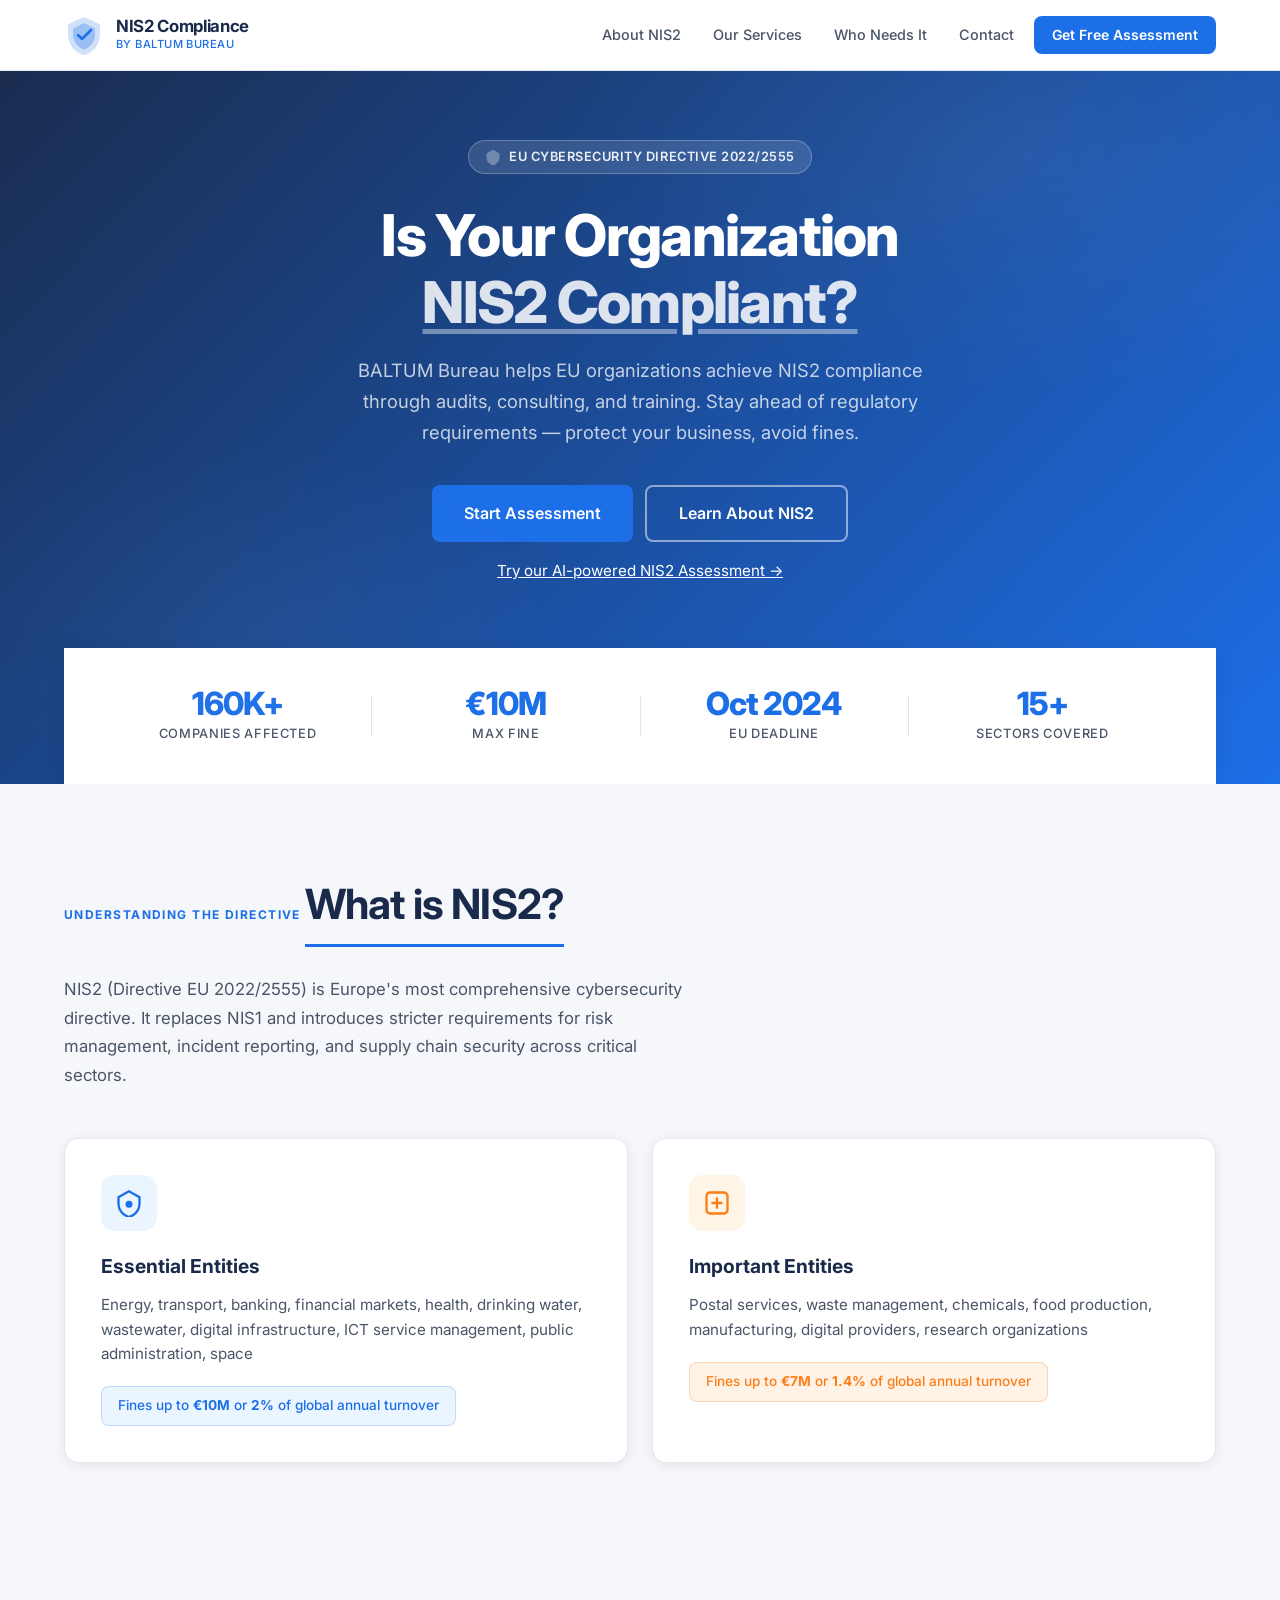
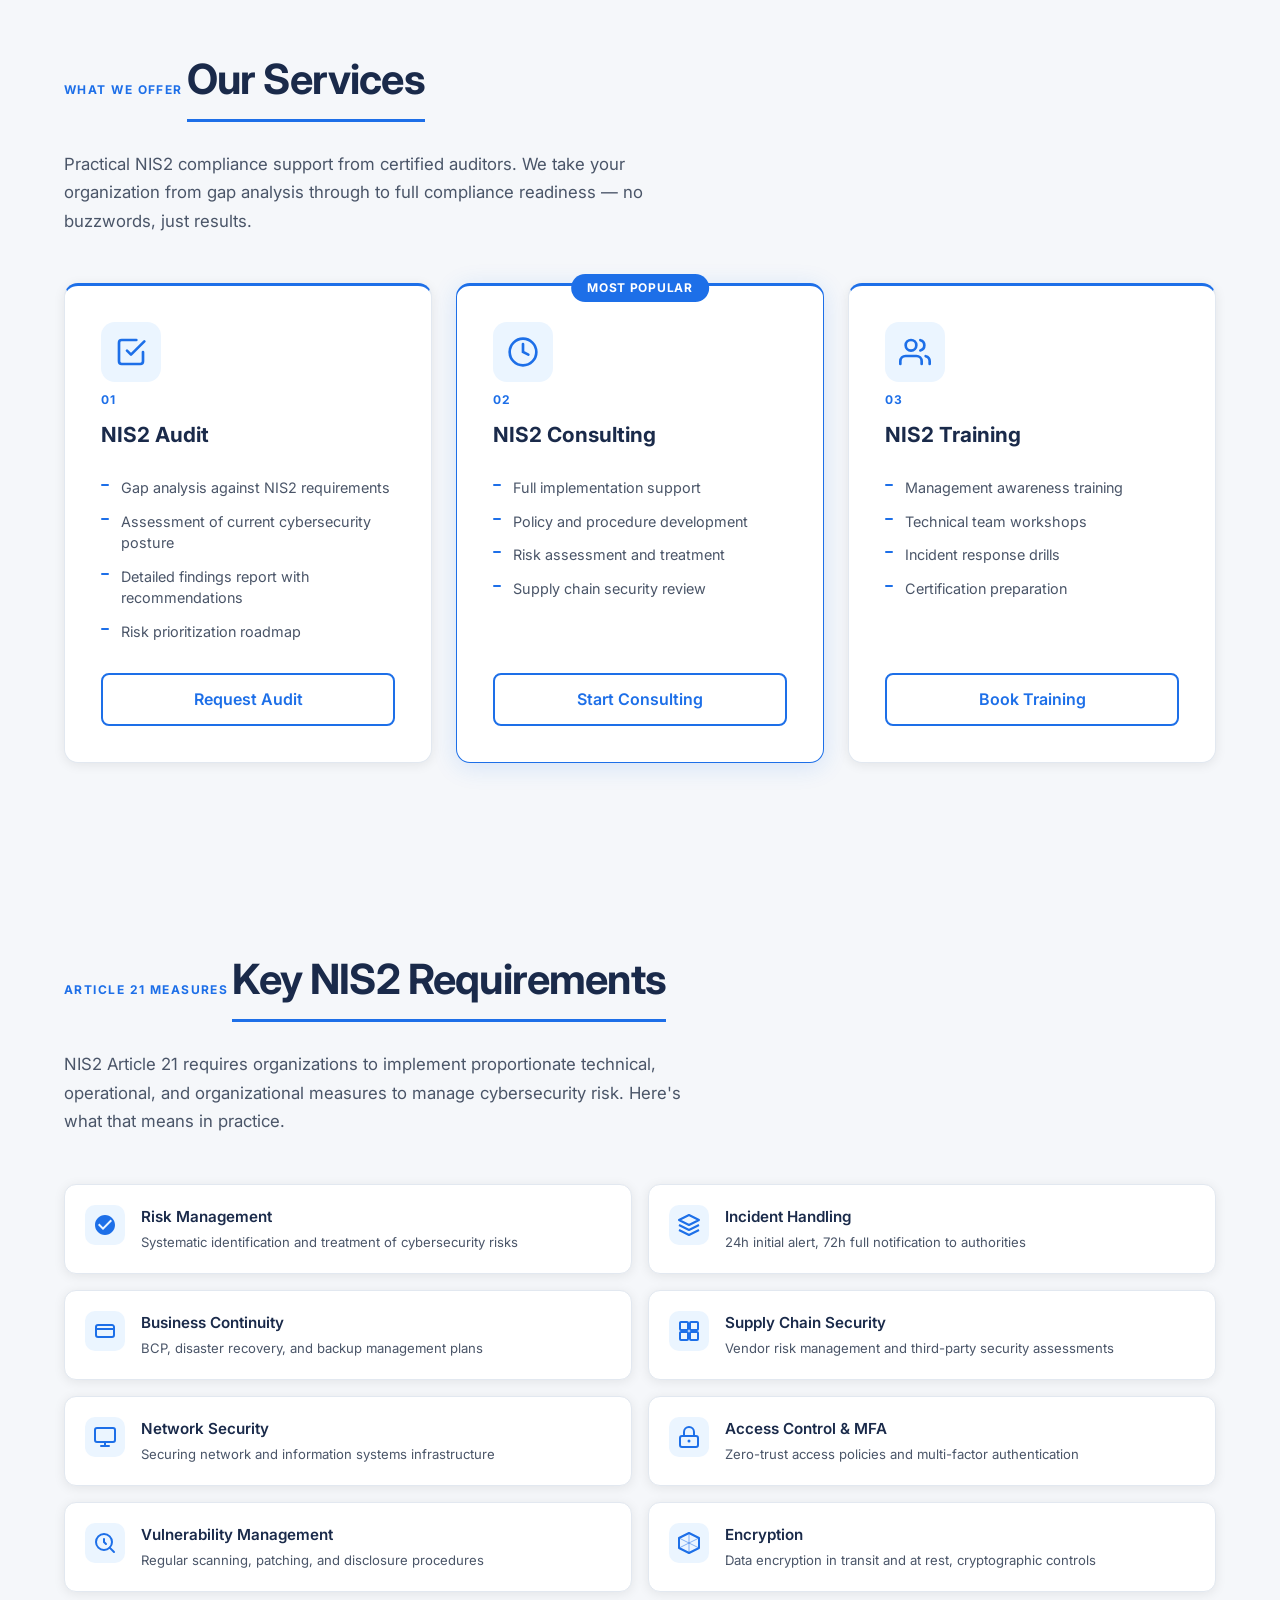
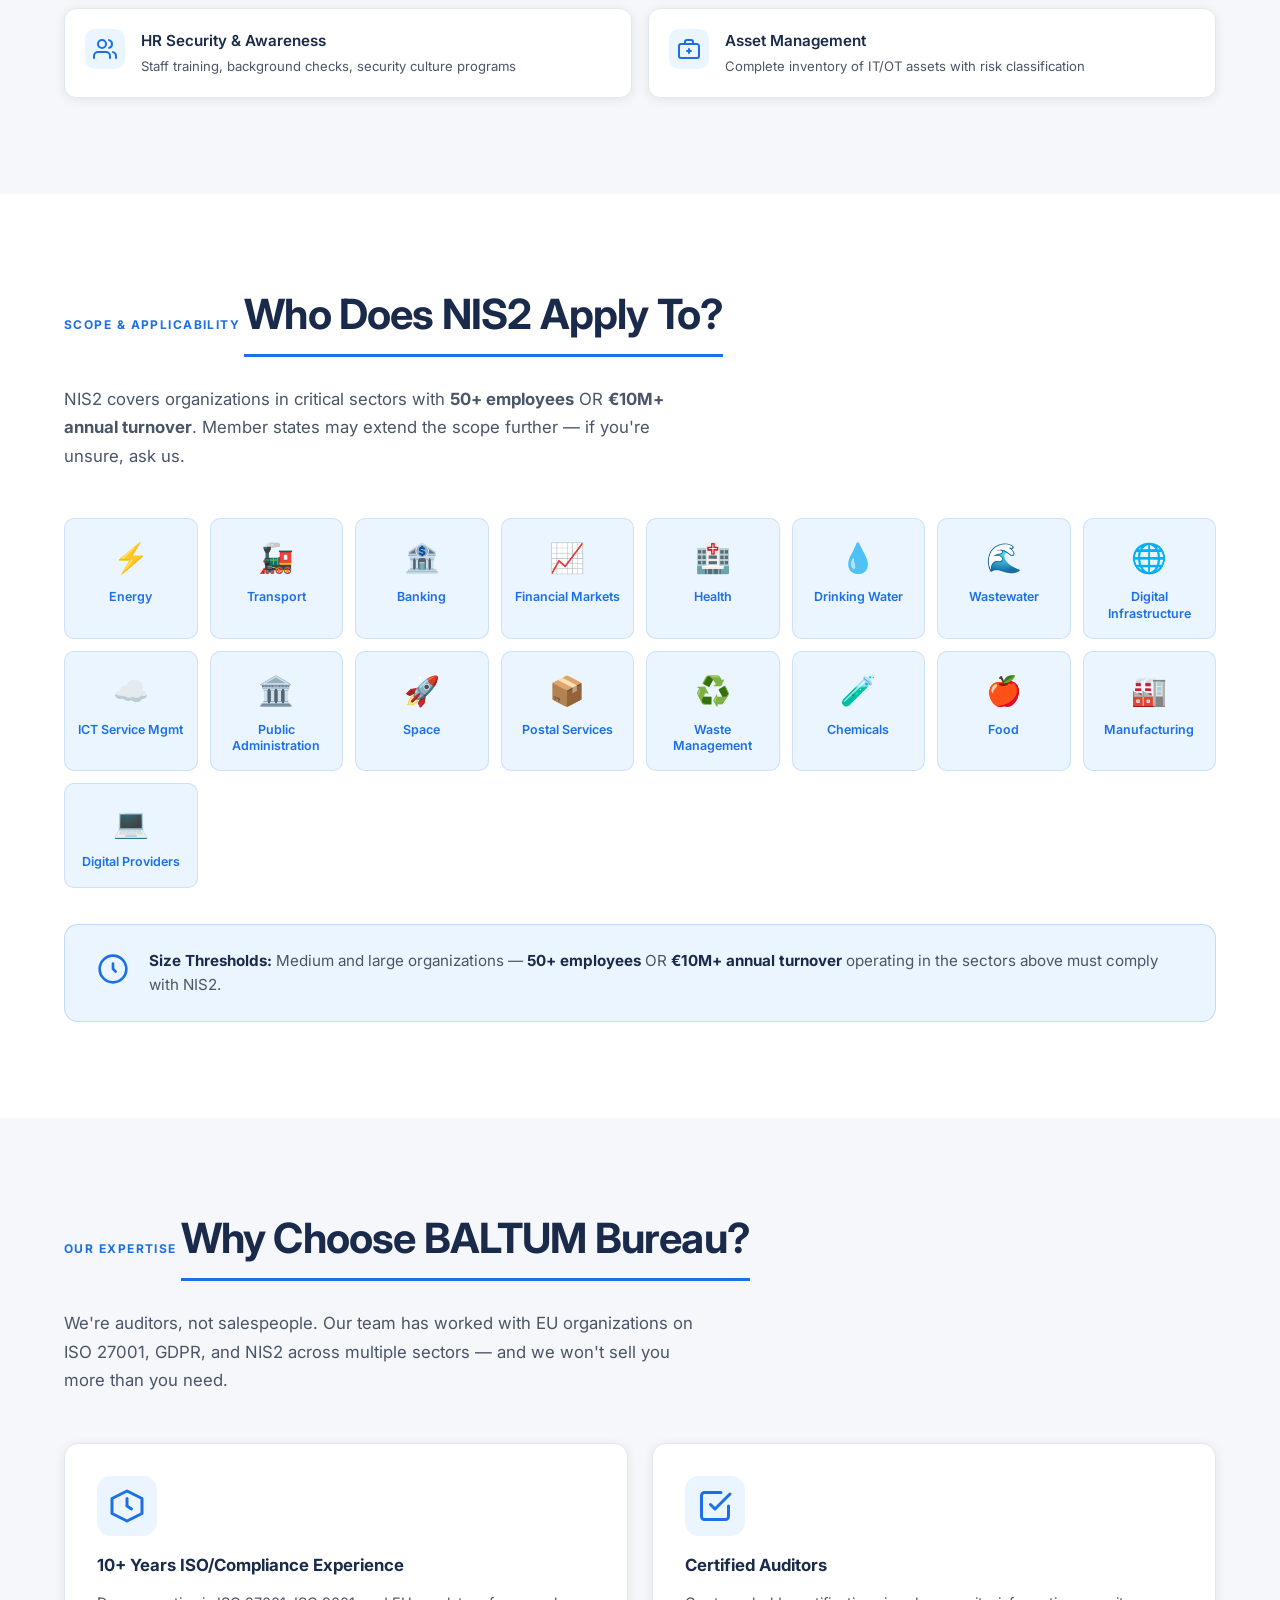
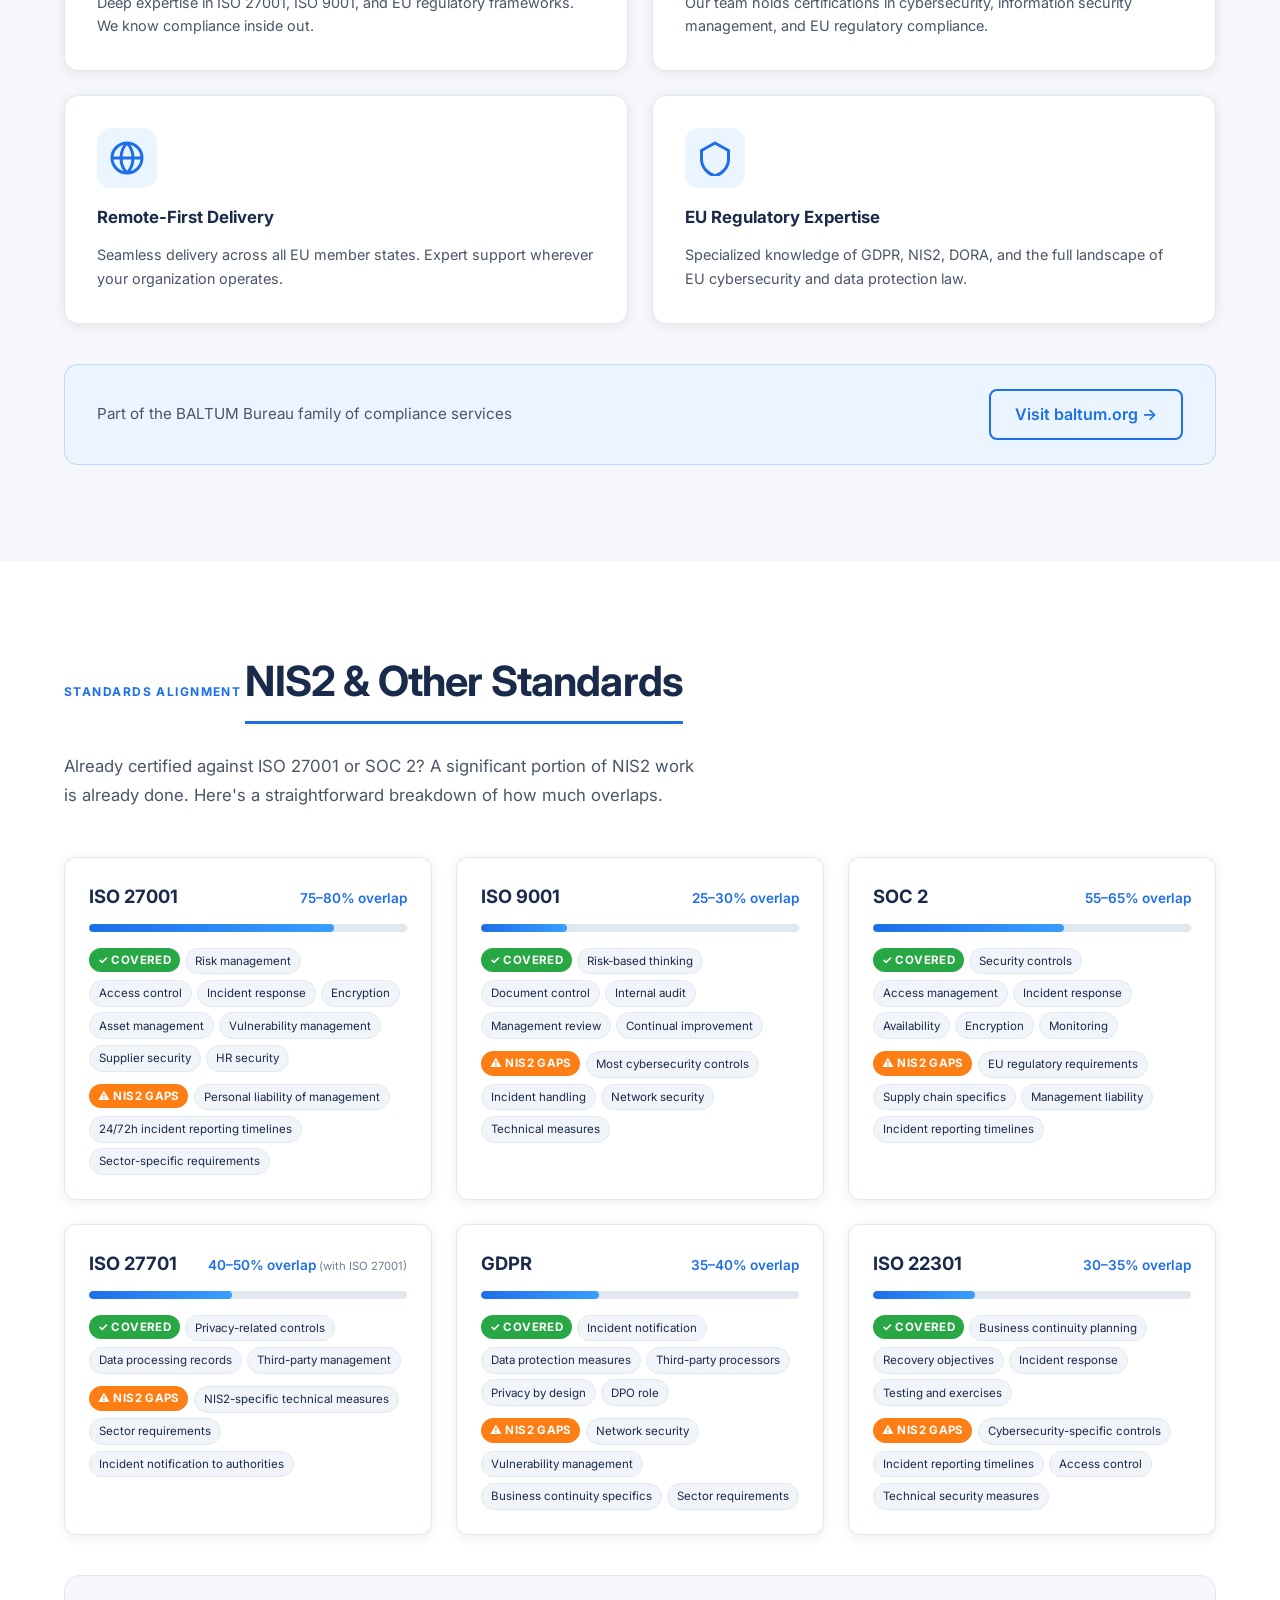
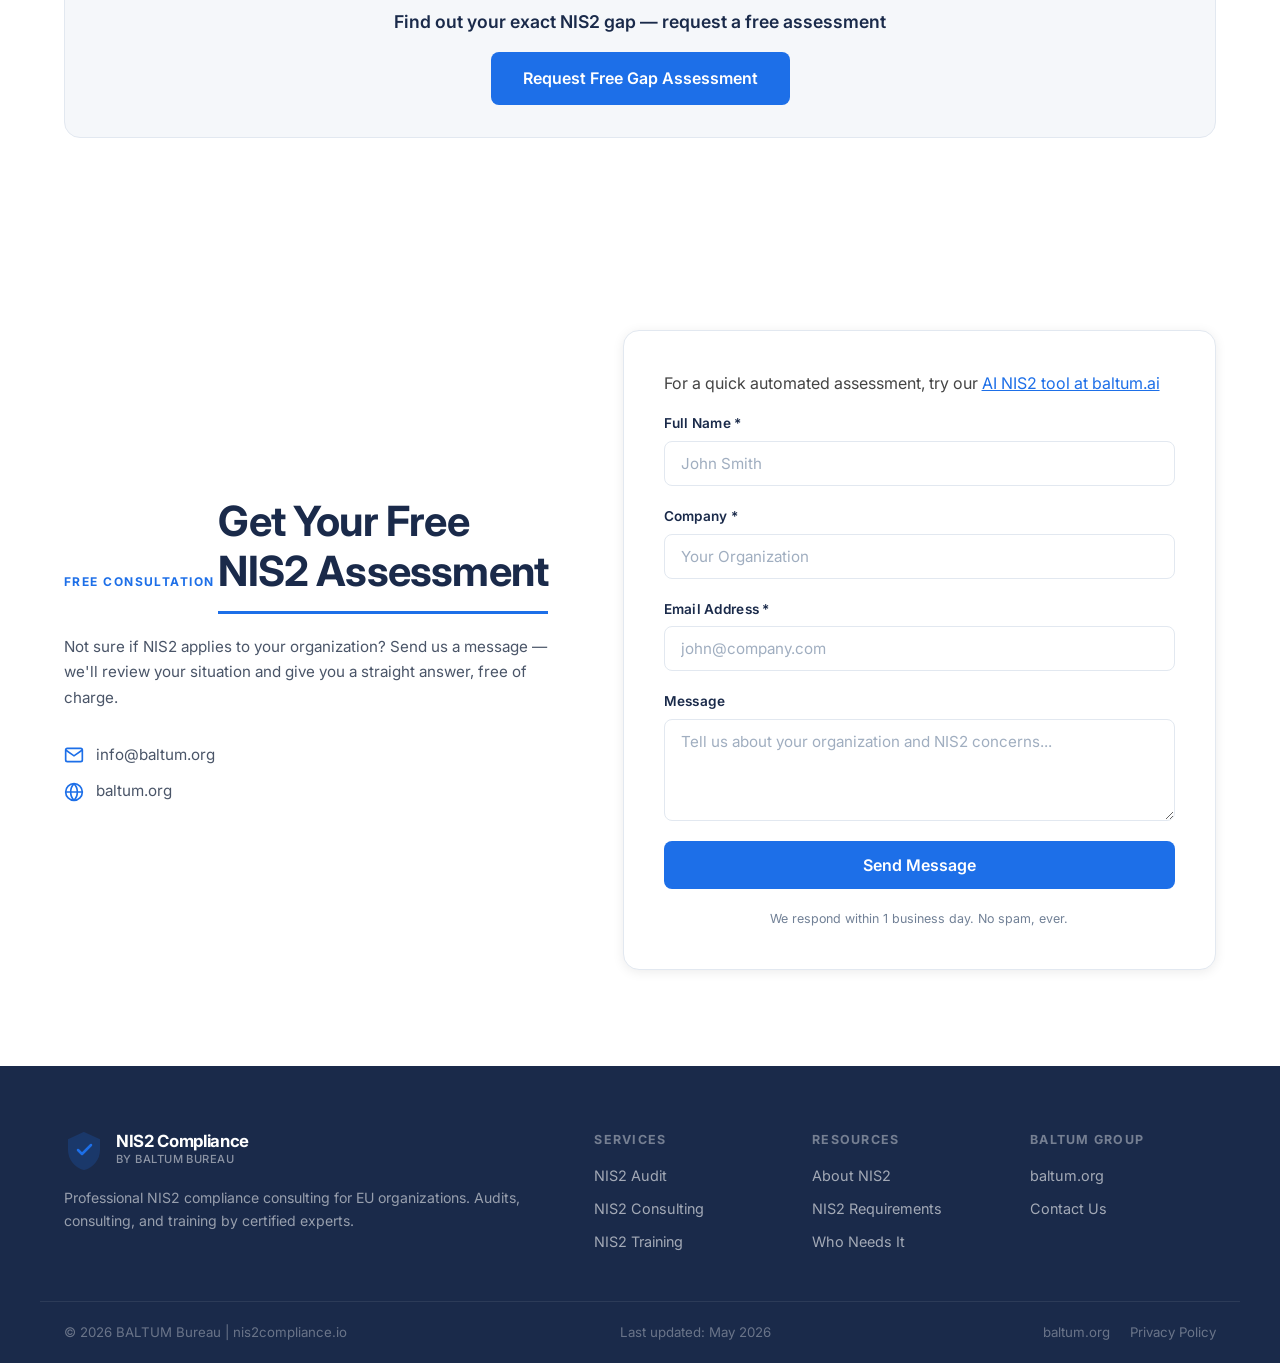
==== commit 574e1333: "Remove bcert, add GDPR/ISO22301 overlap cards, add baltum.ai CTA" ====
--- a/index.html
+++ b/index.html
@@ -61,6 +61,9 @@
         <a href="#contact" class="btn btn-primary btn-lg">Start Assessment</a>
         <a href="#about" class="btn btn-outline btn-lg">Learn About NIS2</a>
       </div>
+      <div style="margin-top:1rem;">
+        <a href="https://baltum.ai" target="_blank" class="hero-link" style="color:#fff;text-decoration:underline;font-size:0.95rem;background:none;padding:0;border:none;">Try our AI-powered NIS2 Assessment →</a>
+      </div>
     </div>
     <div class="stats-bar">
       <div class="stat-item">
@@ -524,6 +527,61 @@
             <span class="badge-item">NIS2-specific technical measures</span>
             <span class="badge-item">Sector requirements</span>
             <span class="badge-item">Incident notification to authorities</span>
+          </div>
+        </div>
+      </div>
+
+      <!-- GDPR -->
+      <div class="overlap-card">
+        <div class="overlap-header">
+          <div class="overlap-standard">GDPR</div>
+          <div class="overlap-pct">35–40% overlap</div>
+        </div>
+        <div class="overlap-bar-wrap">
+          <div class="overlap-bar" style="width:37%"></div>
+        </div>
+        <div class="overlap-badges">
+          <div class="badge-group">
+            <span class="badge badge-covered">✓ Covered</span>
+            <span class="badge-item">Incident notification</span>
+            <span class="badge-item">Data protection measures</span>
+            <span class="badge-item">Third-party processors</span>
+            <span class="badge-item">Privacy by design</span>
+            <span class="badge-item">DPO role</span>
+          </div>
+          <div class="badge-group">
+            <span class="badge badge-gap">⚠ NIS2 Gaps</span>
+            <span class="badge-item">Network security</span>
+            <span class="badge-item">Vulnerability management</span>
+            <span class="badge-item">Business continuity specifics</span>
+            <span class="badge-item">Sector requirements</span>
+          </div>
+        </div>
+      </div>
+
+      <!-- ISO 22301 -->
+      <div class="overlap-card">
+        <div class="overlap-header">
+          <div class="overlap-standard">ISO 22301</div>
+          <div class="overlap-pct">30–35% overlap</div>
+        </div>
+        <div class="overlap-bar-wrap">
+          <div class="overlap-bar" style="width:32%"></div>
+        </div>
+        <div class="overlap-badges">
+          <div class="badge-group">
+            <span class="badge badge-covered">✓ Covered</span>
+            <span class="badge-item">Business continuity planning</span>
+            <span class="badge-item">Recovery objectives</span>
+            <span class="badge-item">Incident response</span>
+            <span class="badge-item">Testing and exercises</span>
+          </div>
+          <div class="badge-group">
+            <span class="badge badge-gap">⚠ NIS2 Gaps</span>
+            <span class="badge-item">Cybersecurity-specific controls</span>
+            <span class="badge-item">Incident reporting timelines</span>
+            <span class="badge-item">Access control</span>
+            <span class="badge-item">Technical security measures</span>
           </div>
         </div>
       </div>
@@ -558,6 +616,7 @@
       </div>
 
       <div class="contact-form-wrap">
+        <p style="margin-bottom:1rem;color:#444;">For a quick automated assessment, try our <a href="https://baltum.ai" target="_blank" style="color:#1D6FE8;">AI NIS2 tool at baltum.ai</a></p>
         <form class="contact-form" action="mailto:info@baltum.org" method="get" enctype="text/plain">
           <div class="form-group">
             <label for="name">Full Name *</label>
@@ -612,7 +671,6 @@
       <div class="footer-col">
         <div class="footer-col-title">BALTUM Group</div>
         <a href="https://baltum.org" target="_blank" rel="noopener">baltum.org</a>
-        <a href="https://bcert.uk" target="_blank" rel="noopener">bcert.uk</a>
         <a href="#contact">Contact Us</a>
       </div>
     </div>
@@ -623,7 +681,6 @@
       <span class="footer-updated">Last updated: May 2026</span>
       <div class="footer-bottom-links">
         <a href="https://baltum.org" target="_blank" rel="noopener">baltum.org</a>
-        <a href="https://bcert.uk" target="_blank" rel="noopener">bcert.uk</a>
         <a href="#privacy">Privacy Policy</a>
       </div>
     </div>
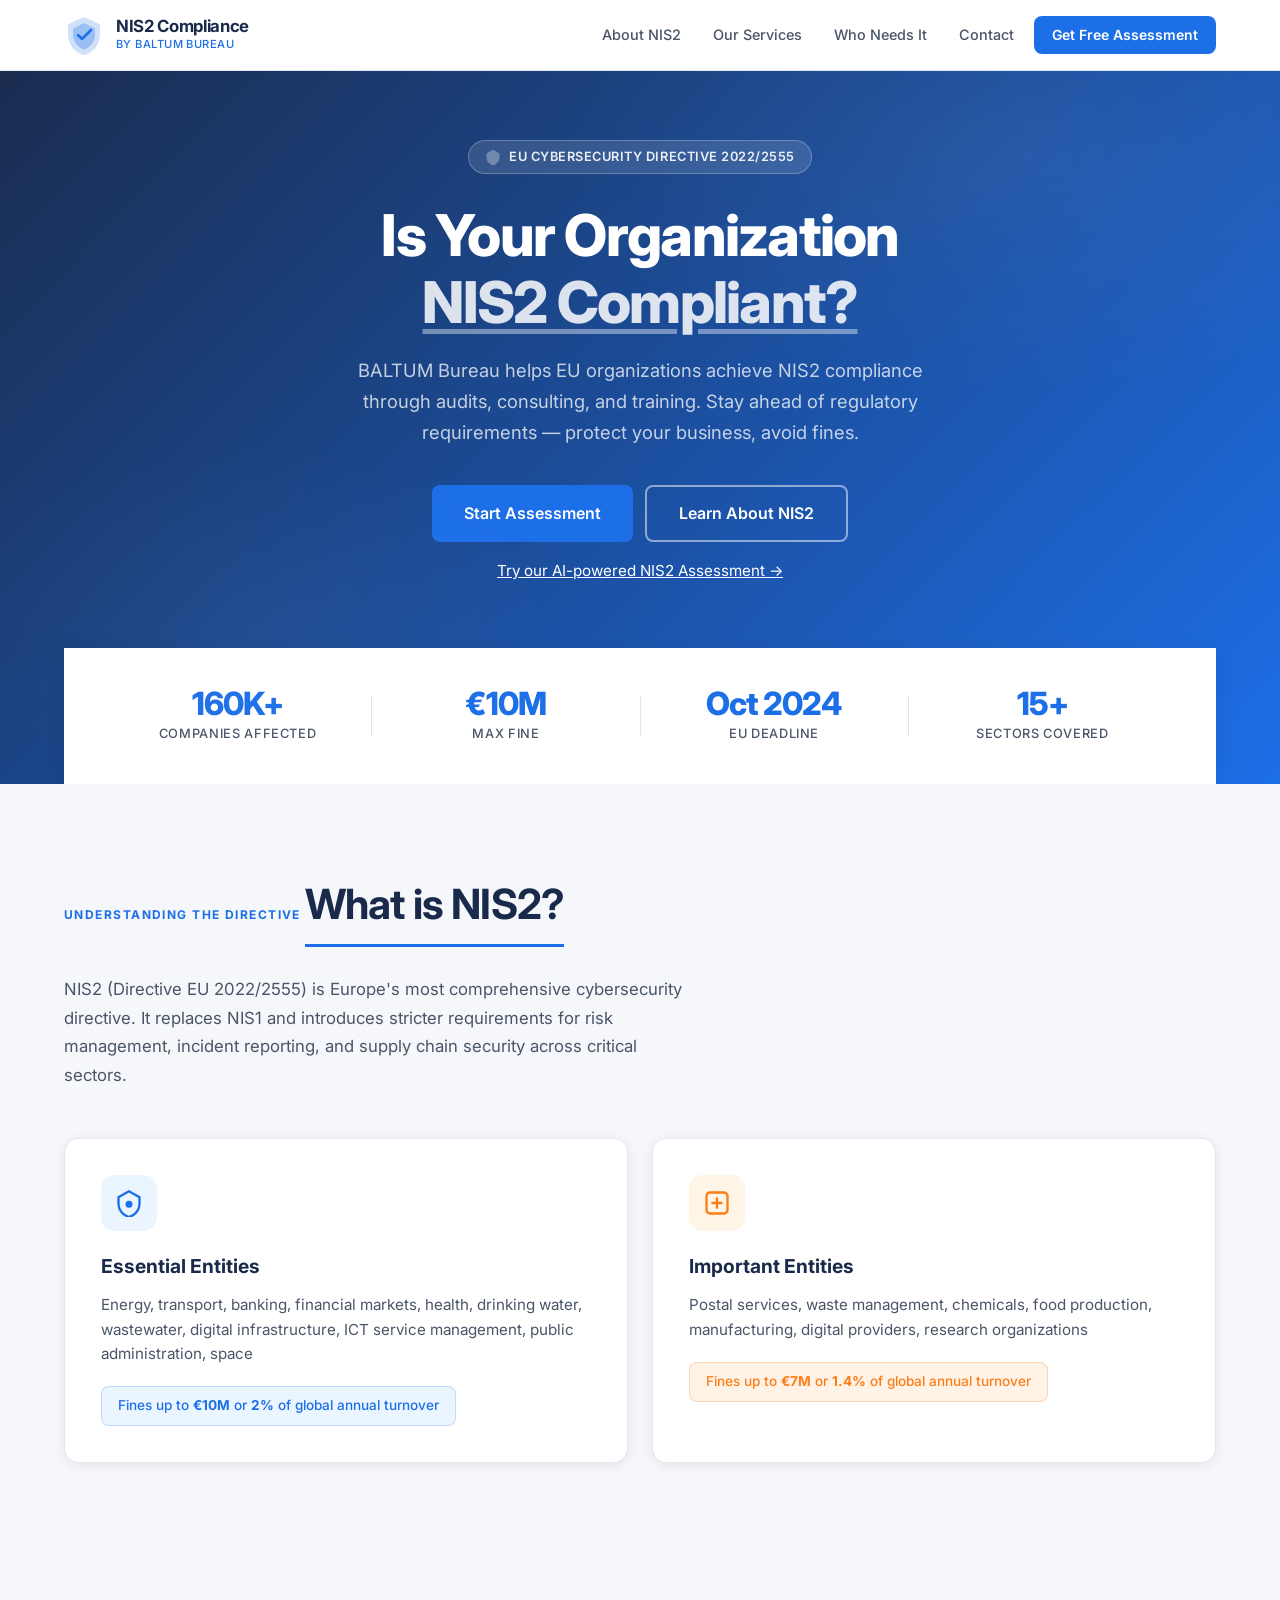
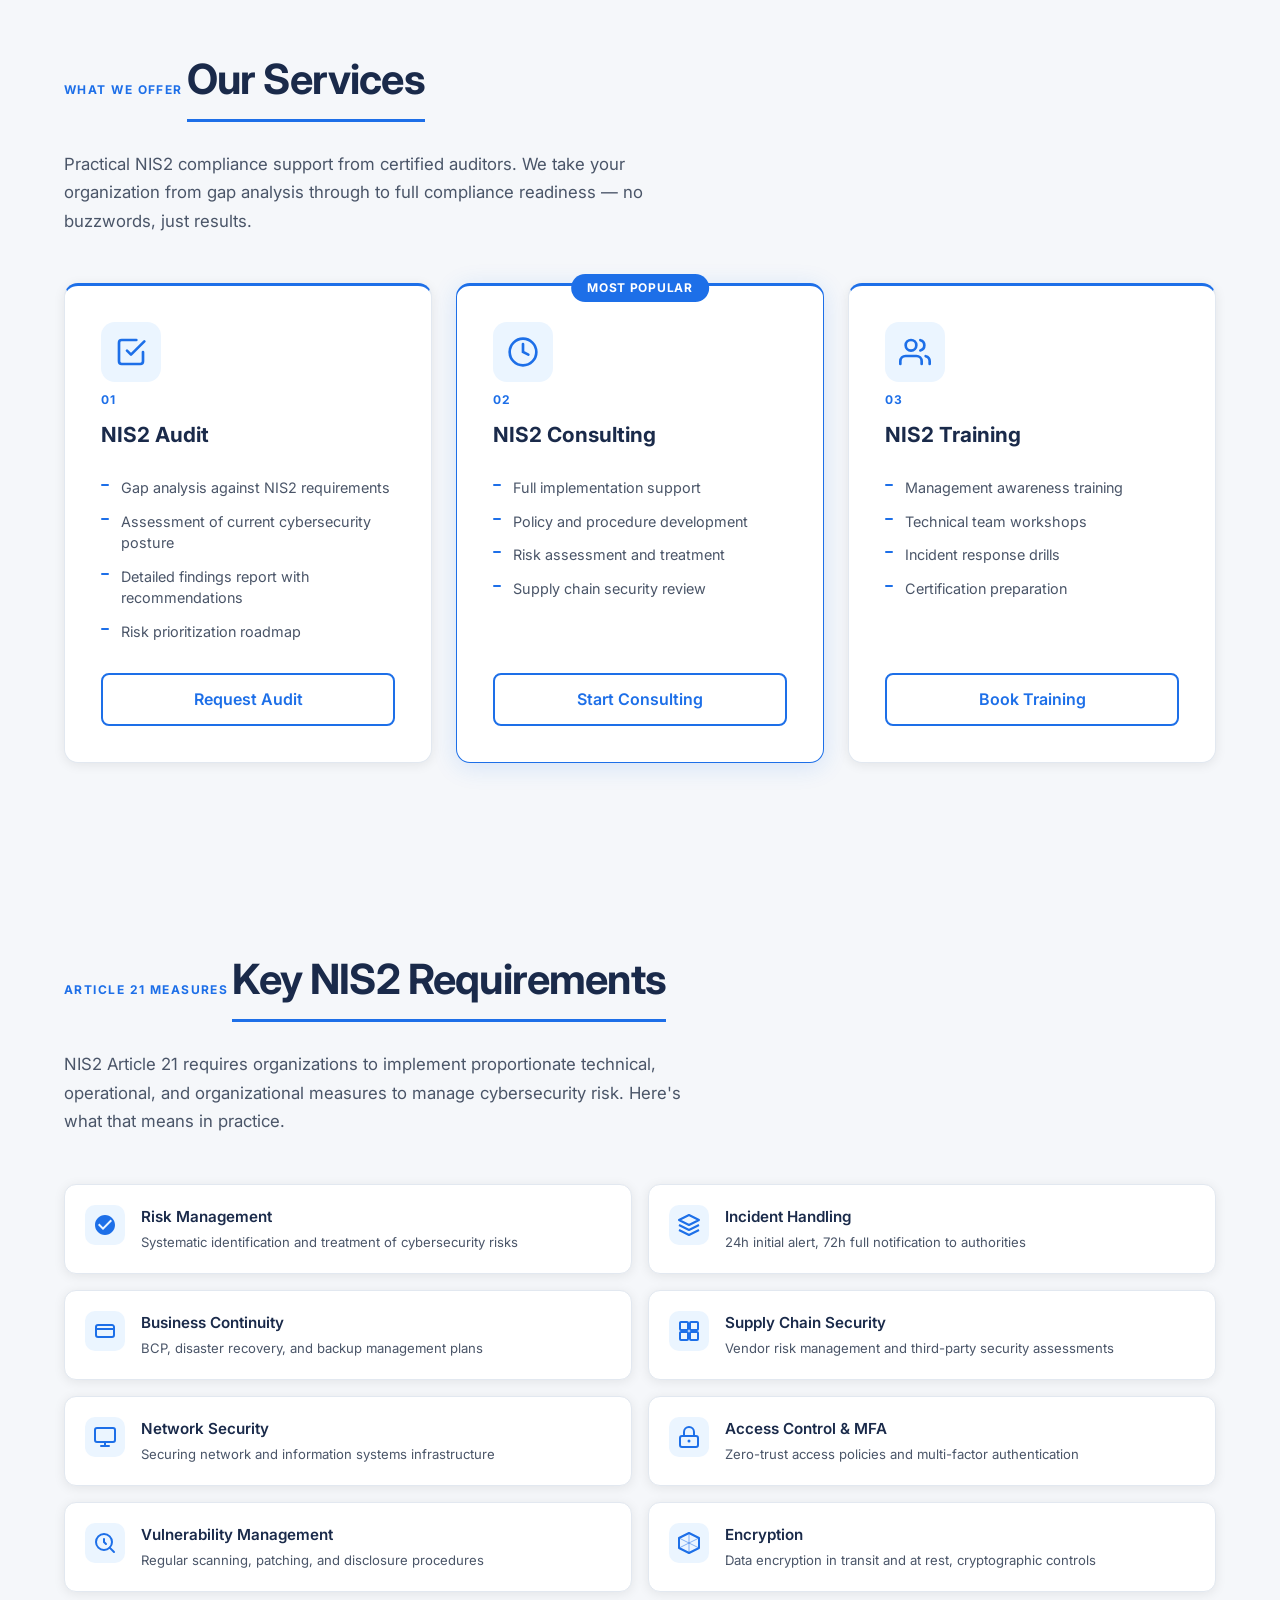
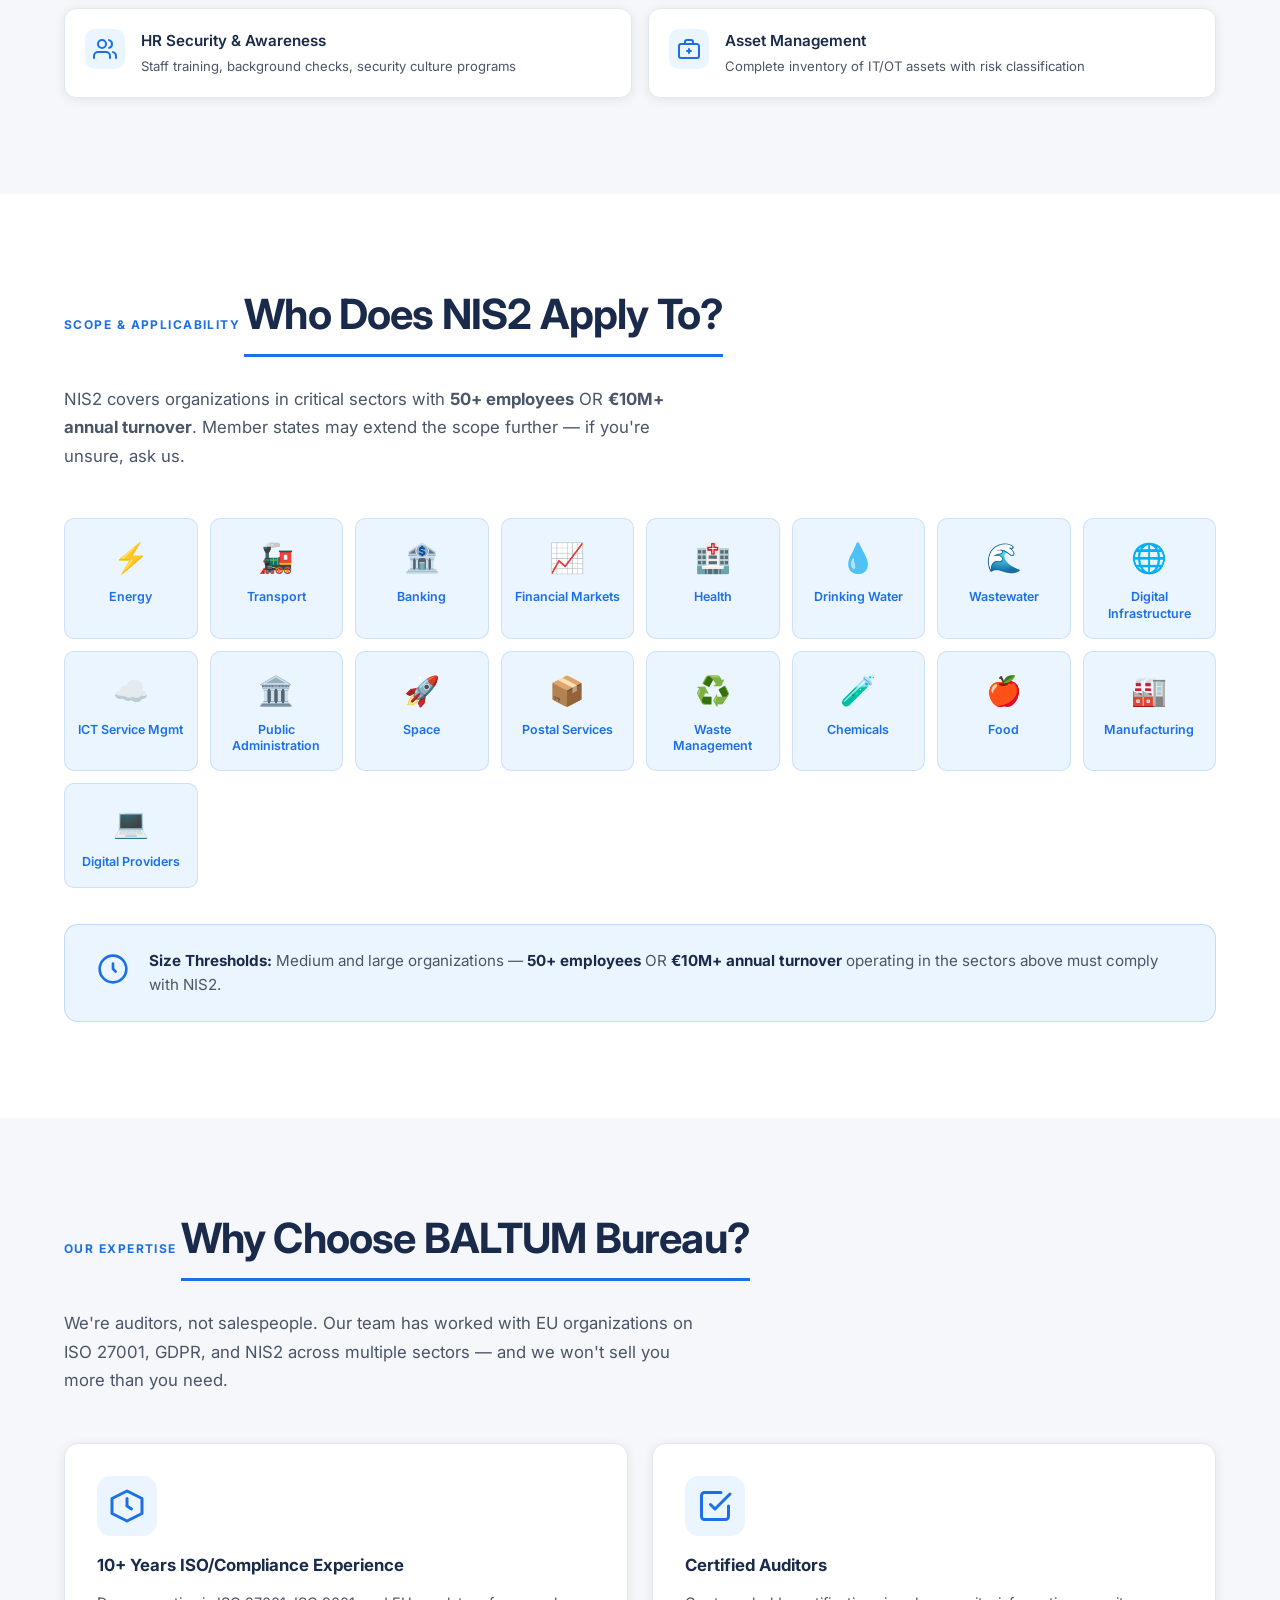
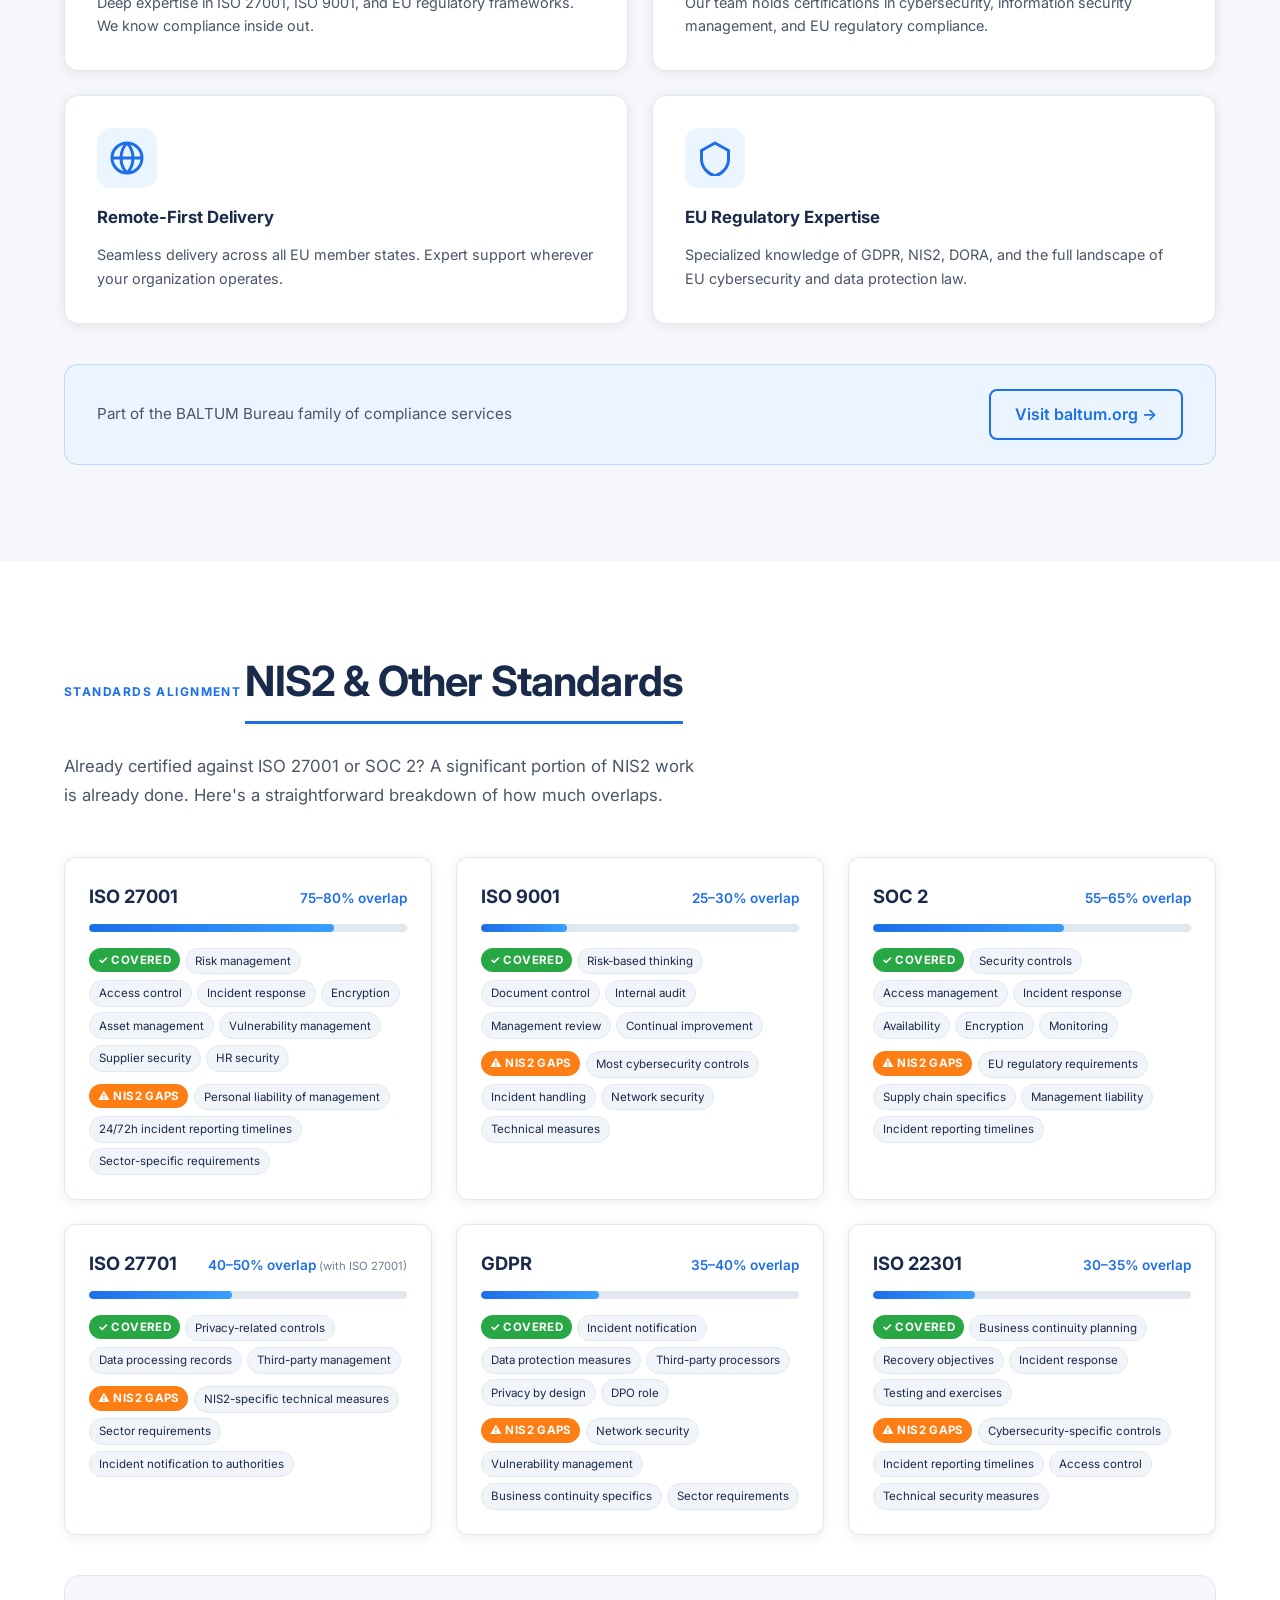
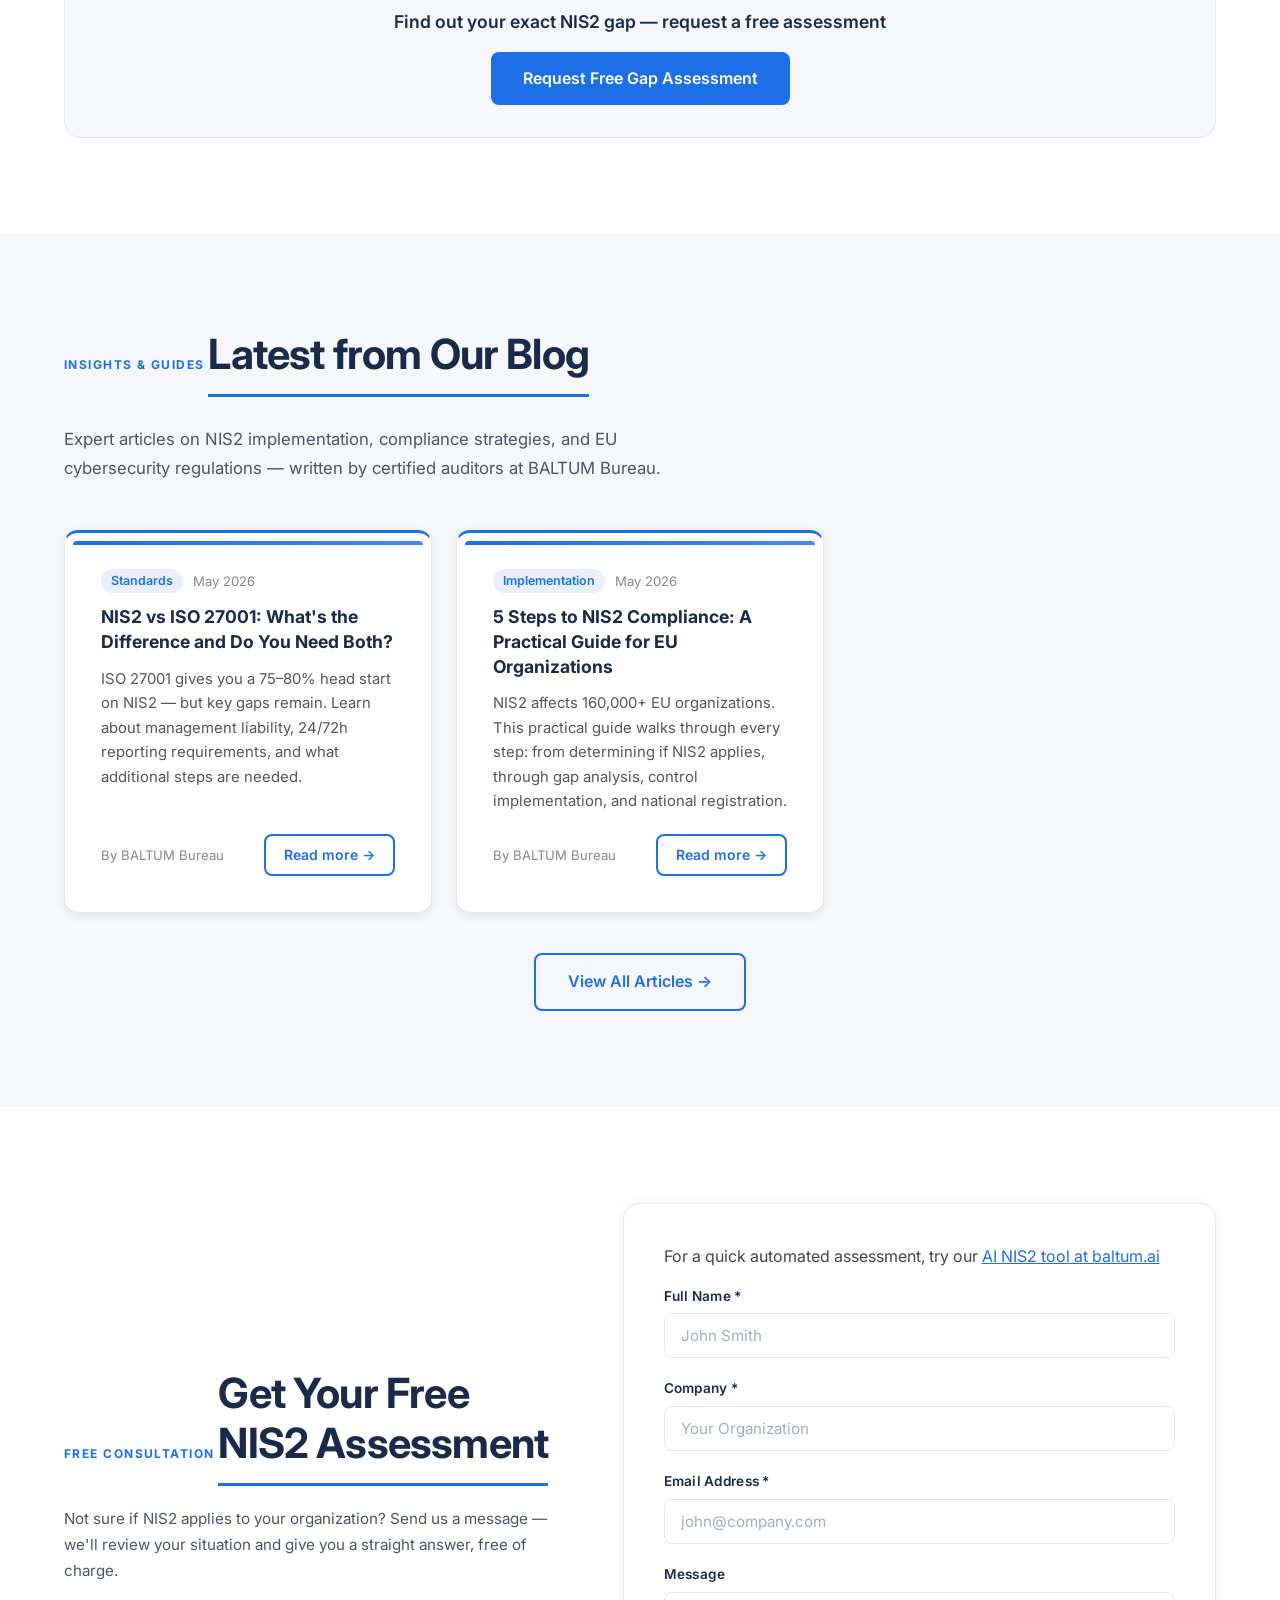
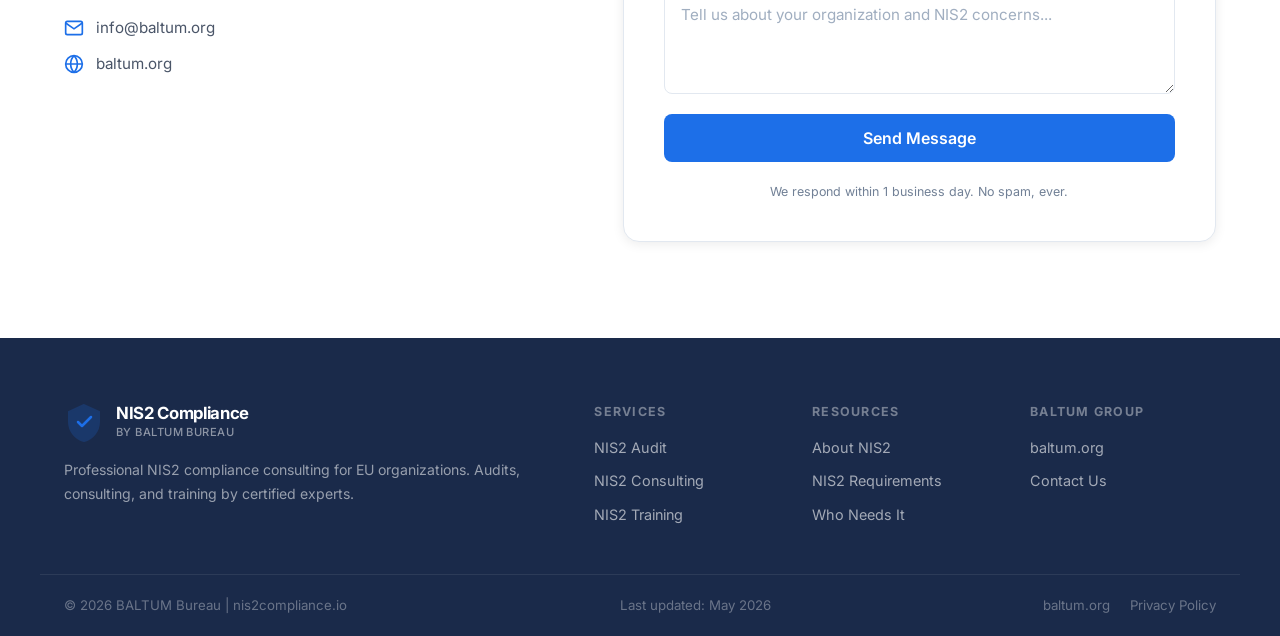
==== commit 0e88c891: "Add blog section: index, two articles, update homepage with blog cards" ====
--- a/index.html
+++ b/index.html
@@ -595,6 +595,51 @@
   </div>
 </section>
 
+<!-- BLOG -->
+<section class="section" id="blog">
+  <div class="container">
+    <div class="section-label">Insights & Guides</div>
+    <h2 class="section-title">Latest from Our Blog</h2>
+    <p class="section-subtitle">Expert articles on NIS2 implementation, compliance strategies, and EU cybersecurity regulations — written by certified auditors at BALTUM Bureau.</p>
+
+    <div class="cards-3col" style="grid-template-columns: repeat(auto-fill, minmax(300px, 1fr));">
+
+      <div class="service-card" style="display:flex;flex-direction:column;">
+        <div style="height:4px;background:linear-gradient(90deg,#1D6FE8,#3b8af7);border-radius:4px 4px 0 0;margin:-1.75rem -1.75rem 1.5rem;"></div>
+        <div style="display:flex;align-items:center;gap:0.6rem;font-size:0.82rem;color:#888;margin-bottom:0.75rem;">
+          <span style="background:#e8f0fe;color:#1D6FE8;padding:2px 10px;border-radius:20px;font-weight:600;font-size:0.78rem;">Standards</span>
+          <span>May 2026</span>
+        </div>
+        <h3 class="service-title" style="font-size:1.1rem;line-height:1.4;margin-bottom:0.75rem;">NIS2 vs ISO 27001: What's the Difference and Do You Need Both?</h3>
+        <p style="font-size:0.93rem;color:#555;line-height:1.65;flex:1;margin-bottom:1.25rem;">ISO 27001 gives you a 75–80% head start on NIS2 — but key gaps remain. Learn about management liability, 24/72h reporting requirements, and what additional steps are needed.</p>
+        <div style="display:flex;align-items:center;justify-content:space-between;margin-top:auto;">
+          <span style="font-size:0.82rem;color:#888;">By BALTUM Bureau</span>
+          <a href="/blog/nis2-vs-iso27001.html" class="btn btn-primary btn-sm">Read more →</a>
+        </div>
+      </div>
+
+      <div class="service-card" style="display:flex;flex-direction:column;">
+        <div style="height:4px;background:linear-gradient(90deg,#1D6FE8,#3b8af7);border-radius:4px 4px 0 0;margin:-1.75rem -1.75rem 1.5rem;"></div>
+        <div style="display:flex;align-items:center;gap:0.6rem;font-size:0.82rem;color:#888;margin-bottom:0.75rem;">
+          <span style="background:#e8f0fe;color:#1D6FE8;padding:2px 10px;border-radius:20px;font-weight:600;font-size:0.78rem;">Implementation</span>
+          <span>May 2026</span>
+        </div>
+        <h3 class="service-title" style="font-size:1.1rem;line-height:1.4;margin-bottom:0.75rem;">5 Steps to NIS2 Compliance: A Practical Guide for EU Organizations</h3>
+        <p style="font-size:0.93rem;color:#555;line-height:1.65;flex:1;margin-bottom:1.25rem;">NIS2 affects 160,000+ EU organizations. This practical guide walks through every step: from determining if NIS2 applies, through gap analysis, control implementation, and national registration.</p>
+        <div style="display:flex;align-items:center;justify-content:space-between;margin-top:auto;">
+          <span style="font-size:0.82rem;color:#888;">By BALTUM Bureau</span>
+          <a href="/blog/nis2-implementation-steps.html" class="btn btn-primary btn-sm">Read more →</a>
+        </div>
+      </div>
+
+    </div>
+
+    <div style="text-align:center;margin-top:2.5rem;">
+      <a href="/blog/" class="btn btn-outline btn-lg">View All Articles →</a>
+    </div>
+  </div>
+</section>
+
 <!-- CONTACT -->
 <section class="section section-contact" id="contact">
   <div class="container">
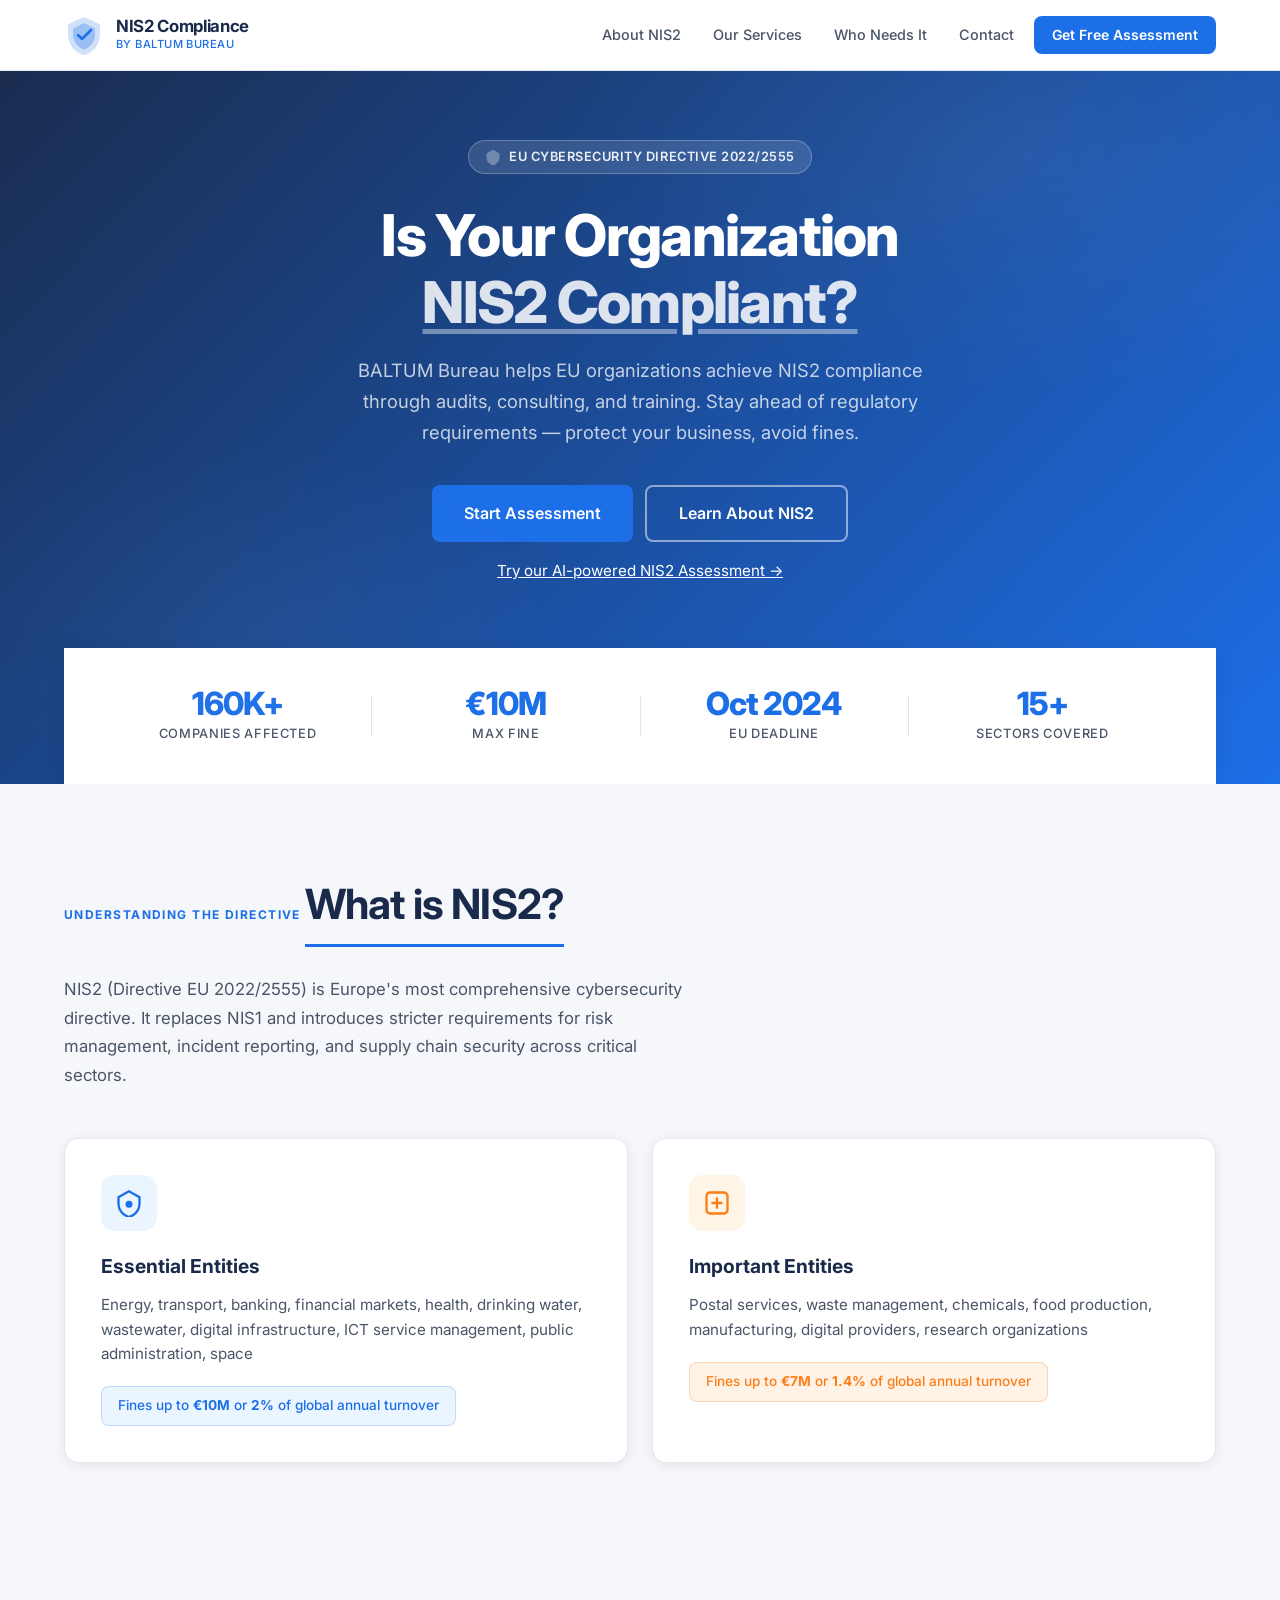
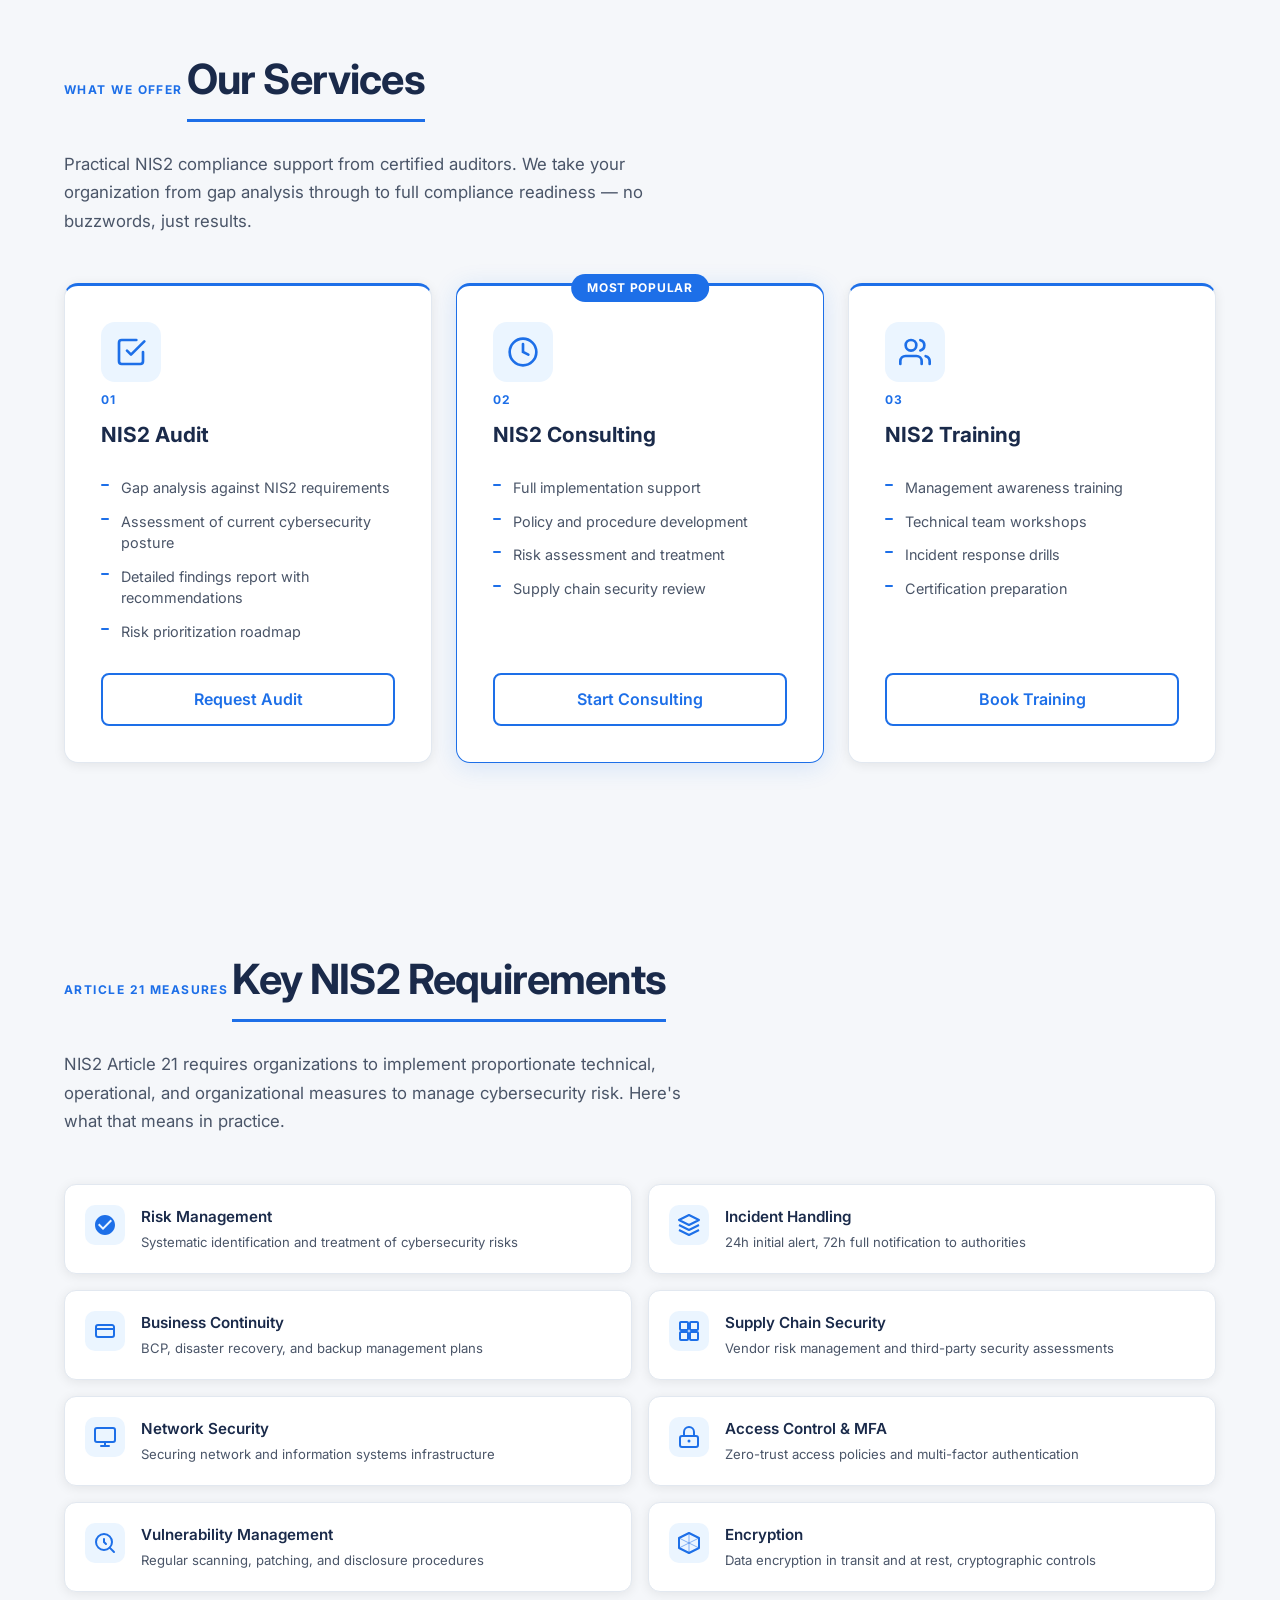
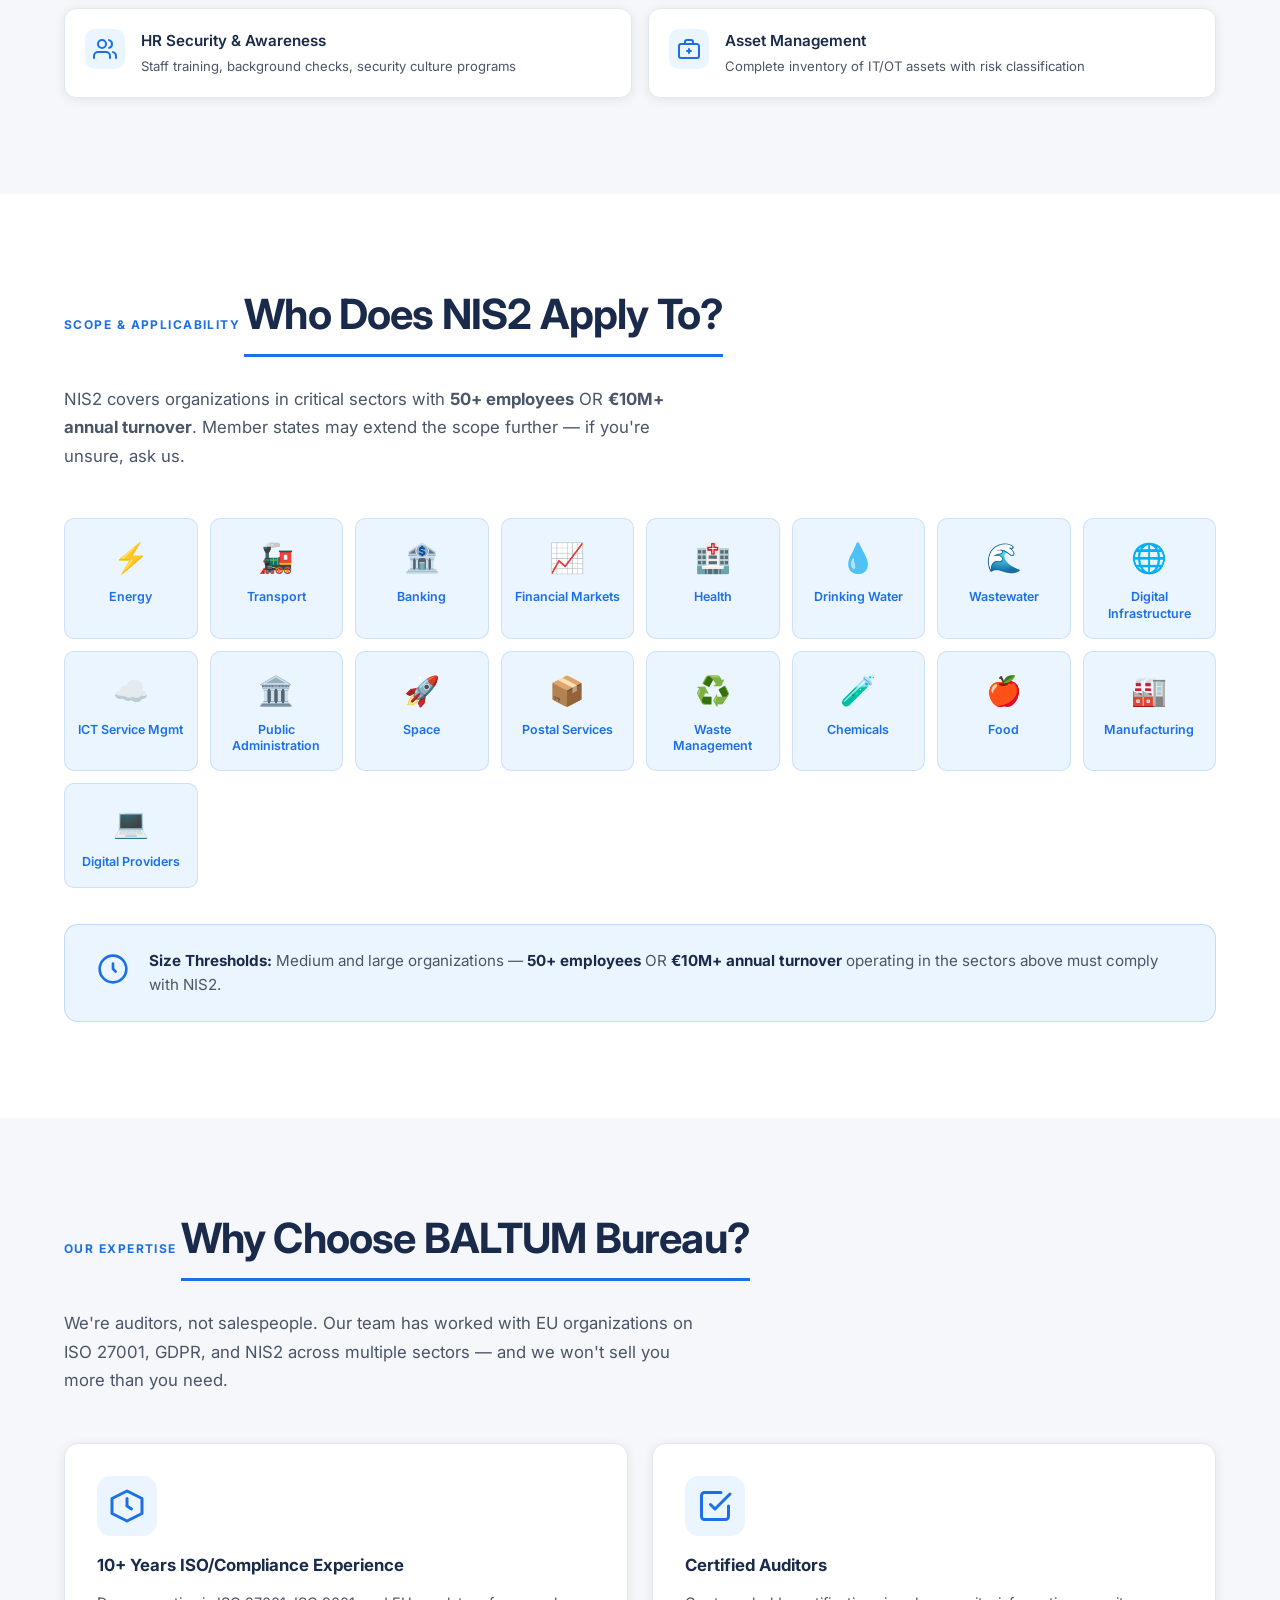
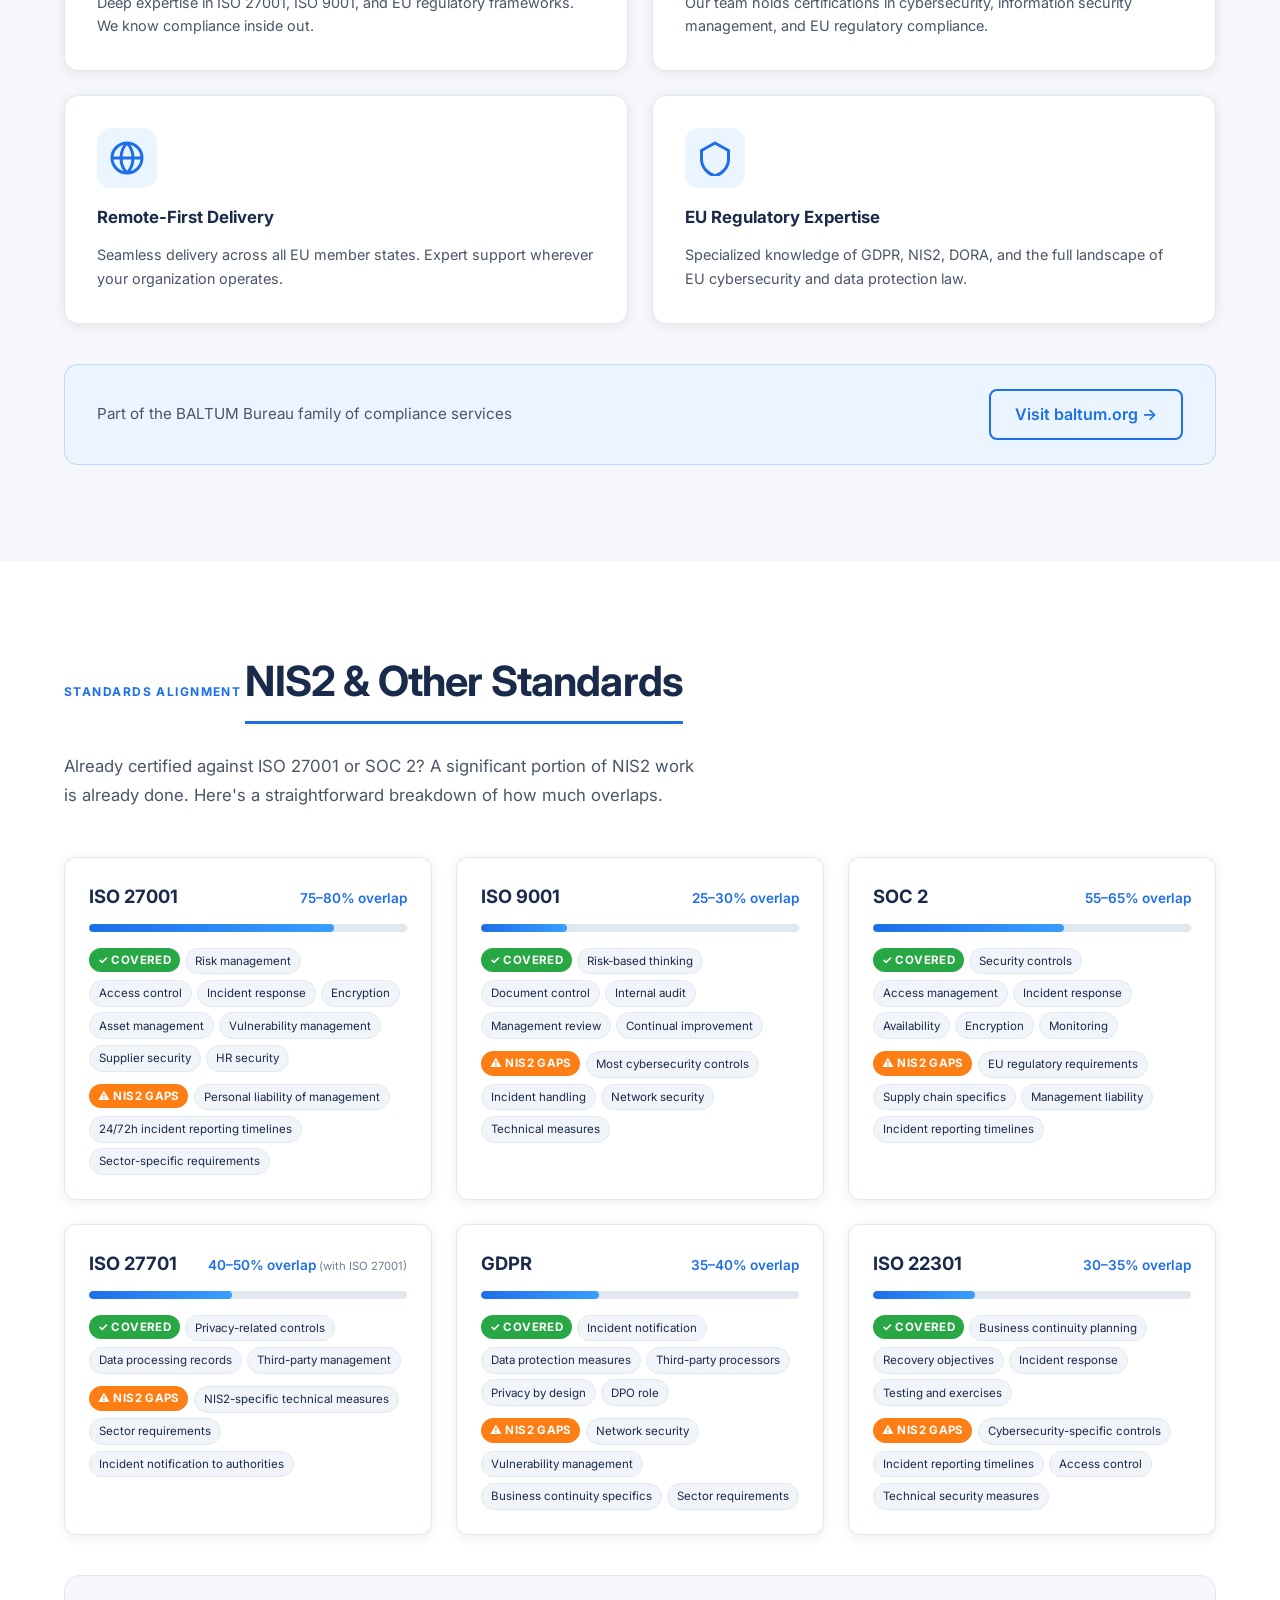
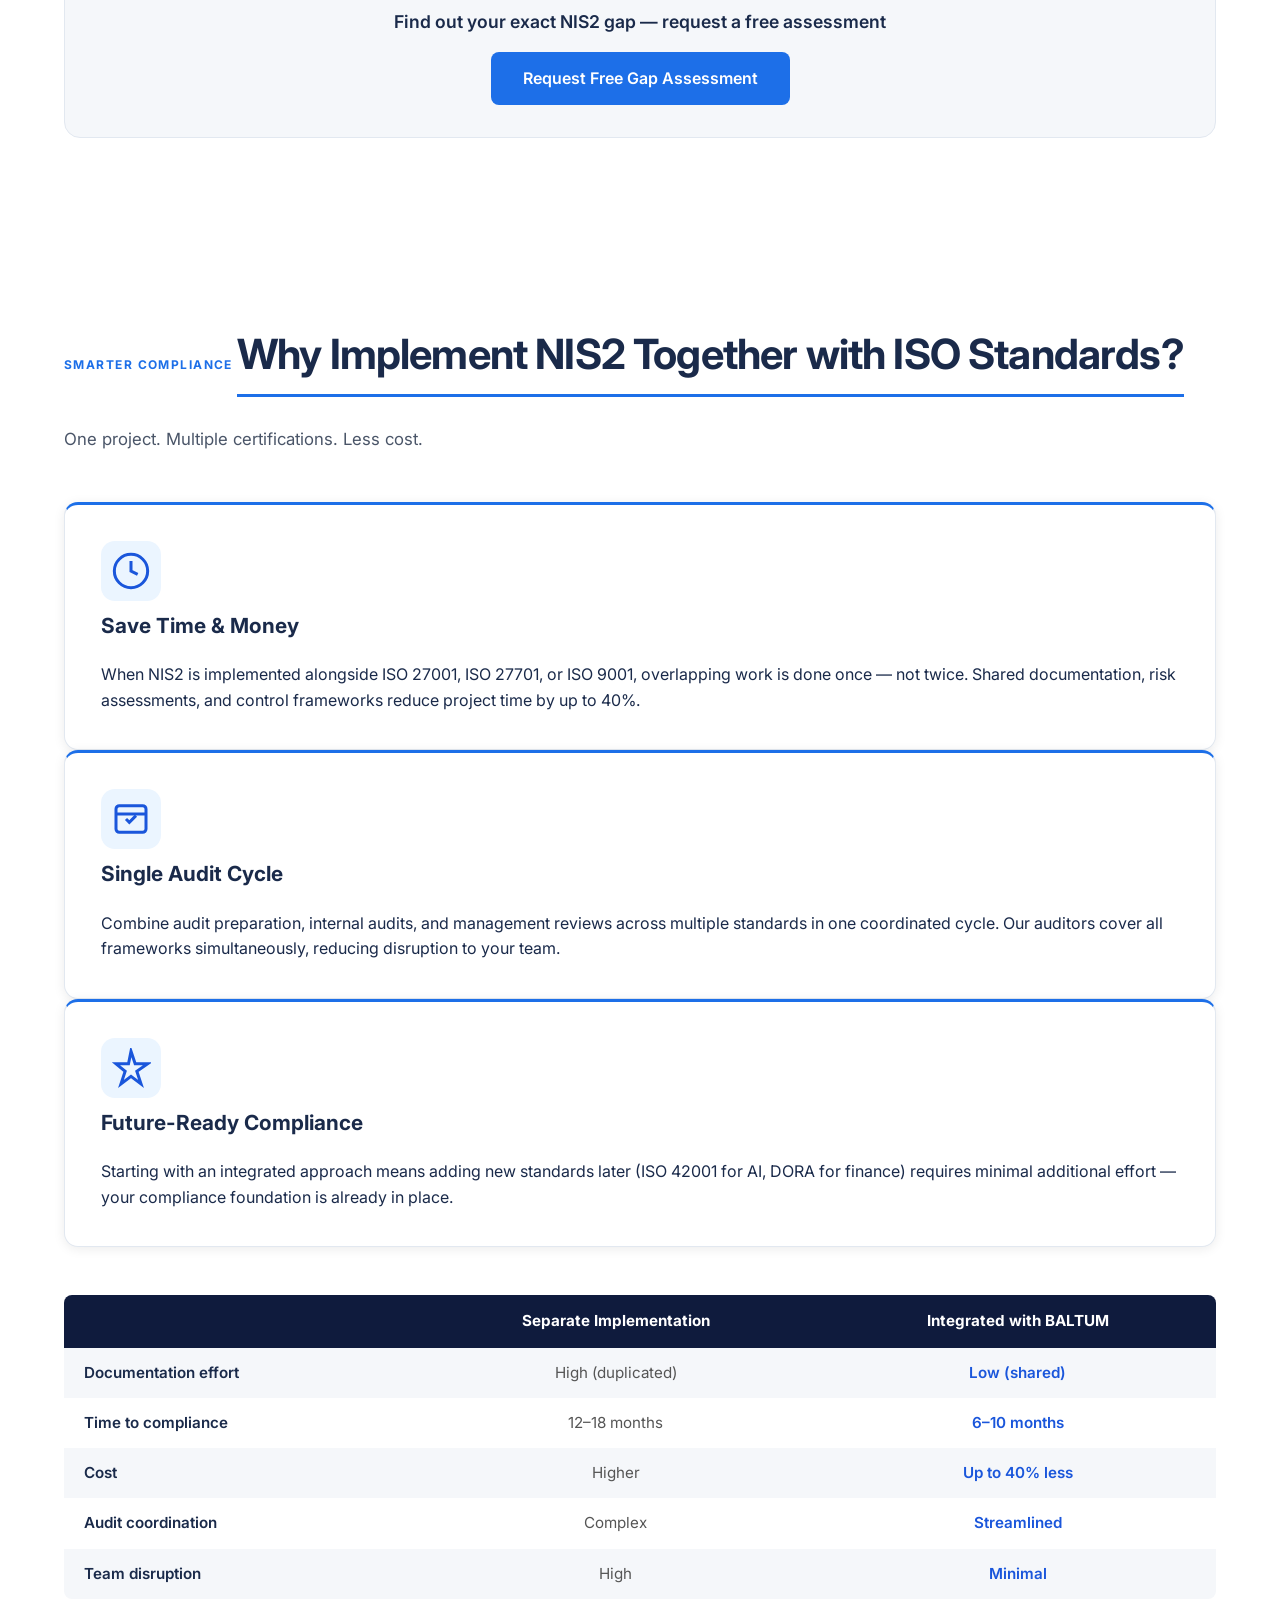
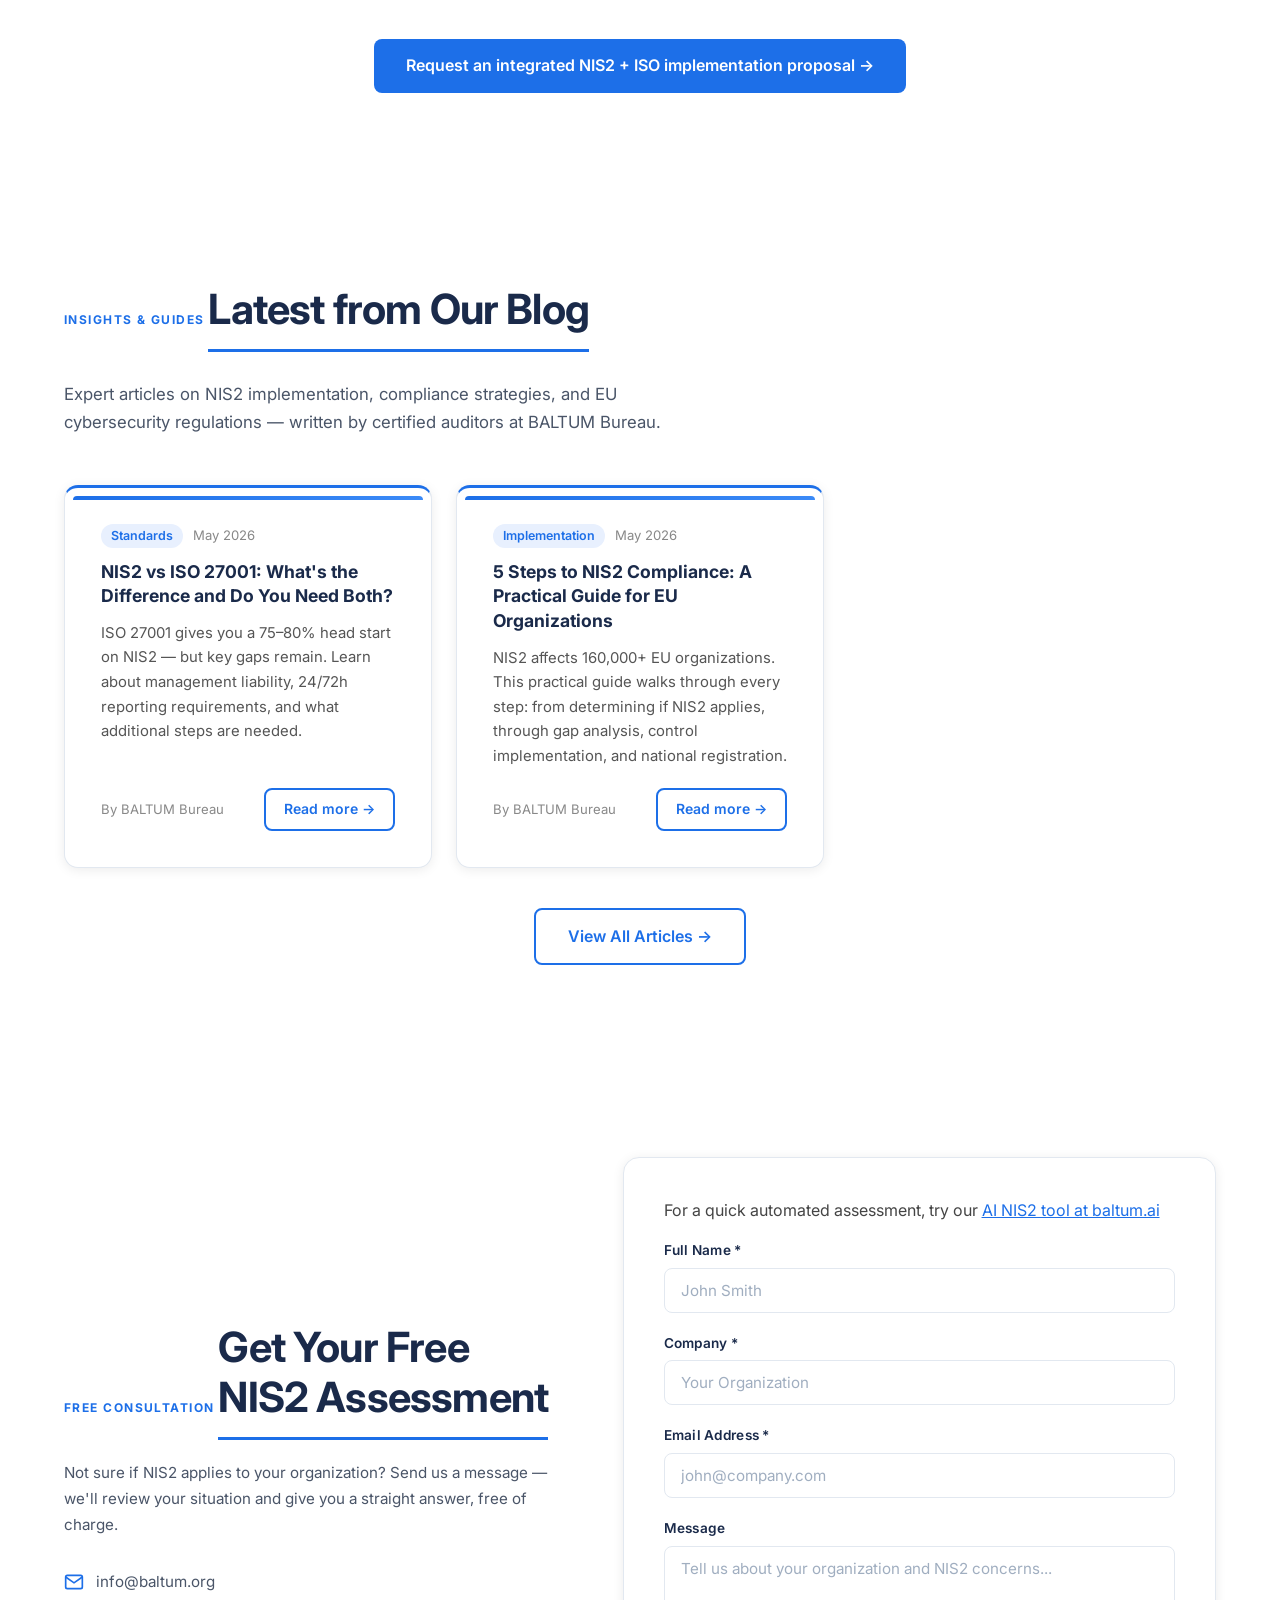
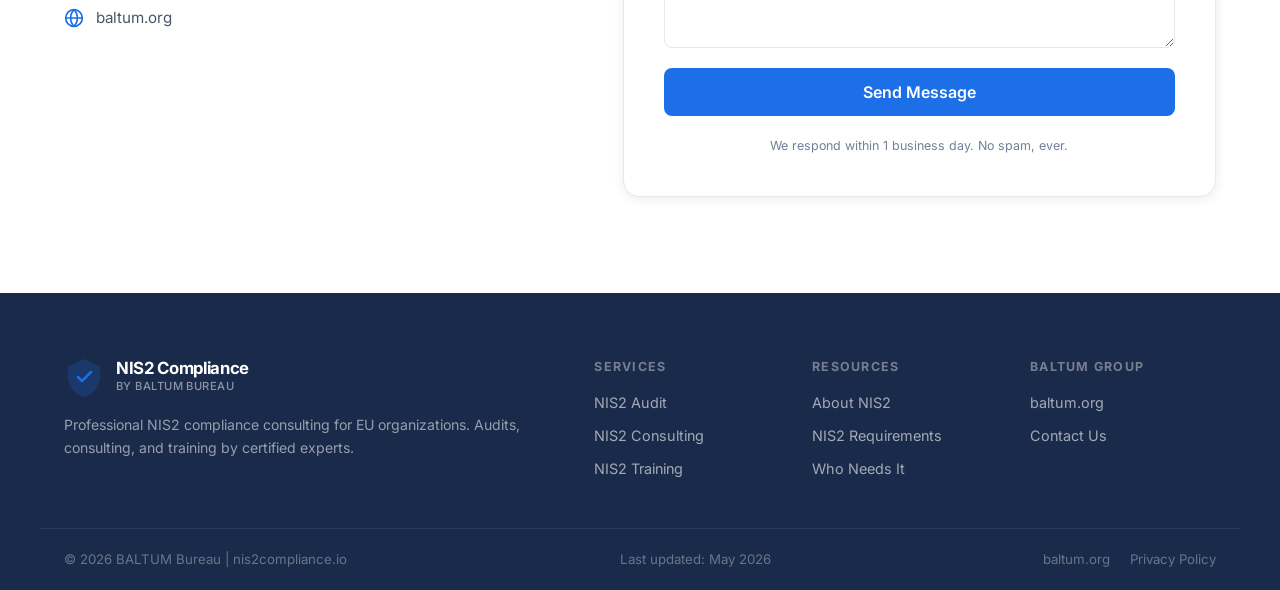
==== commit 48316185: "Add Integrated Implementation section (NIS2 + ISO benefits)" ====
--- a/index.html
+++ b/index.html
@@ -595,6 +595,101 @@
   </div>
 </section>
 
+<!-- INTEGRATED IMPLEMENTATION -->
+<section class="section" id="integrated-implementation" style="background:#fff;">
+  <div class="container">
+    <div class="section-label">Smarter Compliance</div>
+    <h2 class="section-title">Why Implement NIS2 Together with ISO Standards?</h2>
+    <p class="section-subtitle">One project. Multiple certifications. Less cost.</p>
+
+    <div class="services-grid" style="margin-top:2.5rem;">
+
+      <!-- Card 1 -->
+      <div class="service-card">
+        <div class="service-icon">
+          <svg xmlns="http://www.w3.org/2000/svg" width="40" height="40" fill="none" viewBox="0 0 24 24" stroke="#1a56db" stroke-width="1.8">
+            <circle cx="12" cy="12" r="10"/>
+            <polyline points="12 6 12 12 16 14"/>
+          </svg>
+        </div>
+        <h3 class="service-title">Save Time &amp; Money</h3>
+        <p class="service-desc">When NIS2 is implemented alongside ISO 27001, ISO 27701, or ISO 9001, overlapping work is done once — not twice. Shared documentation, risk assessments, and control frameworks reduce project time by up to 40%.</p>
+      </div>
+
+      <!-- Card 2 -->
+      <div class="service-card">
+        <div class="service-icon">
+          <svg xmlns="http://www.w3.org/2000/svg" width="40" height="40" fill="none" viewBox="0 0 24 24" stroke="#1a56db" stroke-width="1.8">
+            <path d="M9 12l2 2 4-4"/>
+            <rect x="3" y="4" width="18" height="16" rx="2"/>
+            <line x1="3" y1="9" x2="21" y2="9"/>
+          </svg>
+        </div>
+        <h3 class="service-title">Single Audit Cycle</h3>
+        <p class="service-desc">Combine audit preparation, internal audits, and management reviews across multiple standards in one coordinated cycle. Our auditors cover all frameworks simultaneously, reducing disruption to your team.</p>
+      </div>
+
+      <!-- Card 3 -->
+      <div class="service-card">
+        <div class="service-icon">
+          <svg xmlns="http://www.w3.org/2000/svg" width="40" height="40" fill="none" viewBox="0 0 24 24" stroke="#1a56db" stroke-width="1.8">
+            <path d="M12 2l2.5 7.5H22l-6.5 4.5 2.5 7.5L12 17l-6 4.5 2.5-7.5L3 9.5h7.5z"/>
+          </svg>
+        </div>
+        <h3 class="service-title">Future-Ready Compliance</h3>
+        <p class="service-desc">Starting with an integrated approach means adding new standards later (ISO 42001 for AI, DORA for finance) requires minimal additional effort — your compliance foundation is already in place.</p>
+      </div>
+
+    </div><!-- /.services-grid -->
+
+    <!-- Comparison Table -->
+    <div style="margin-top:3rem;overflow-x:auto;">
+      <table style="width:100%;border-collapse:collapse;font-size:0.95rem;">
+        <thead>
+          <tr style="background:#0f1b3d;color:#fff;">
+            <th style="padding:14px 20px;text-align:left;border-radius:8px 0 0 0;"></th>
+            <th style="padding:14px 20px;text-align:center;">Separate Implementation</th>
+            <th style="padding:14px 20px;text-align:center;border-radius:0 8px 0 0;">Integrated with BALTUM</th>
+          </tr>
+        </thead>
+        <tbody>
+          <tr style="background:#F5F7FA;">
+            <td style="padding:13px 20px;font-weight:600;color:#1a2a4a;">Documentation effort</td>
+            <td style="padding:13px 20px;text-align:center;color:#555;">High (duplicated)</td>
+            <td style="padding:13px 20px;text-align:center;color:#1a56db;font-weight:600;">Low (shared)</td>
+          </tr>
+          <tr style="background:#fff;">
+            <td style="padding:13px 20px;font-weight:600;color:#1a2a4a;">Time to compliance</td>
+            <td style="padding:13px 20px;text-align:center;color:#555;">12–18 months</td>
+            <td style="padding:13px 20px;text-align:center;color:#1a56db;font-weight:600;">6–10 months</td>
+          </tr>
+          <tr style="background:#F5F7FA;">
+            <td style="padding:13px 20px;font-weight:600;color:#1a2a4a;">Cost</td>
+            <td style="padding:13px 20px;text-align:center;color:#555;">Higher</td>
+            <td style="padding:13px 20px;text-align:center;color:#1a56db;font-weight:600;">Up to 40% less</td>
+          </tr>
+          <tr style="background:#fff;">
+            <td style="padding:13px 20px;font-weight:600;color:#1a2a4a;">Audit coordination</td>
+            <td style="padding:13px 20px;text-align:center;color:#555;">Complex</td>
+            <td style="padding:13px 20px;text-align:center;color:#1a56db;font-weight:600;">Streamlined</td>
+          </tr>
+          <tr style="background:#F5F7FA;">
+            <td style="padding:13px 20px;font-weight:600;color:#1a2a4a;border-radius:0 0 0 8px;">Team disruption</td>
+            <td style="padding:13px 20px;text-align:center;color:#555;">High</td>
+            <td style="padding:13px 20px;text-align:center;color:#1a56db;font-weight:600;border-radius:0 0 8px 0;">Minimal</td>
+          </tr>
+        </tbody>
+      </table>
+    </div>
+
+    <!-- CTA -->
+    <div style="text-align:center;margin-top:2.5rem;">
+      <a href="#contact" class="btn btn-primary btn-lg">Request an integrated NIS2 + ISO implementation proposal →</a>
+    </div>
+
+  </div>
+</section>
+
 <!-- BLOG -->
 <section class="section" id="blog">
   <div class="container">
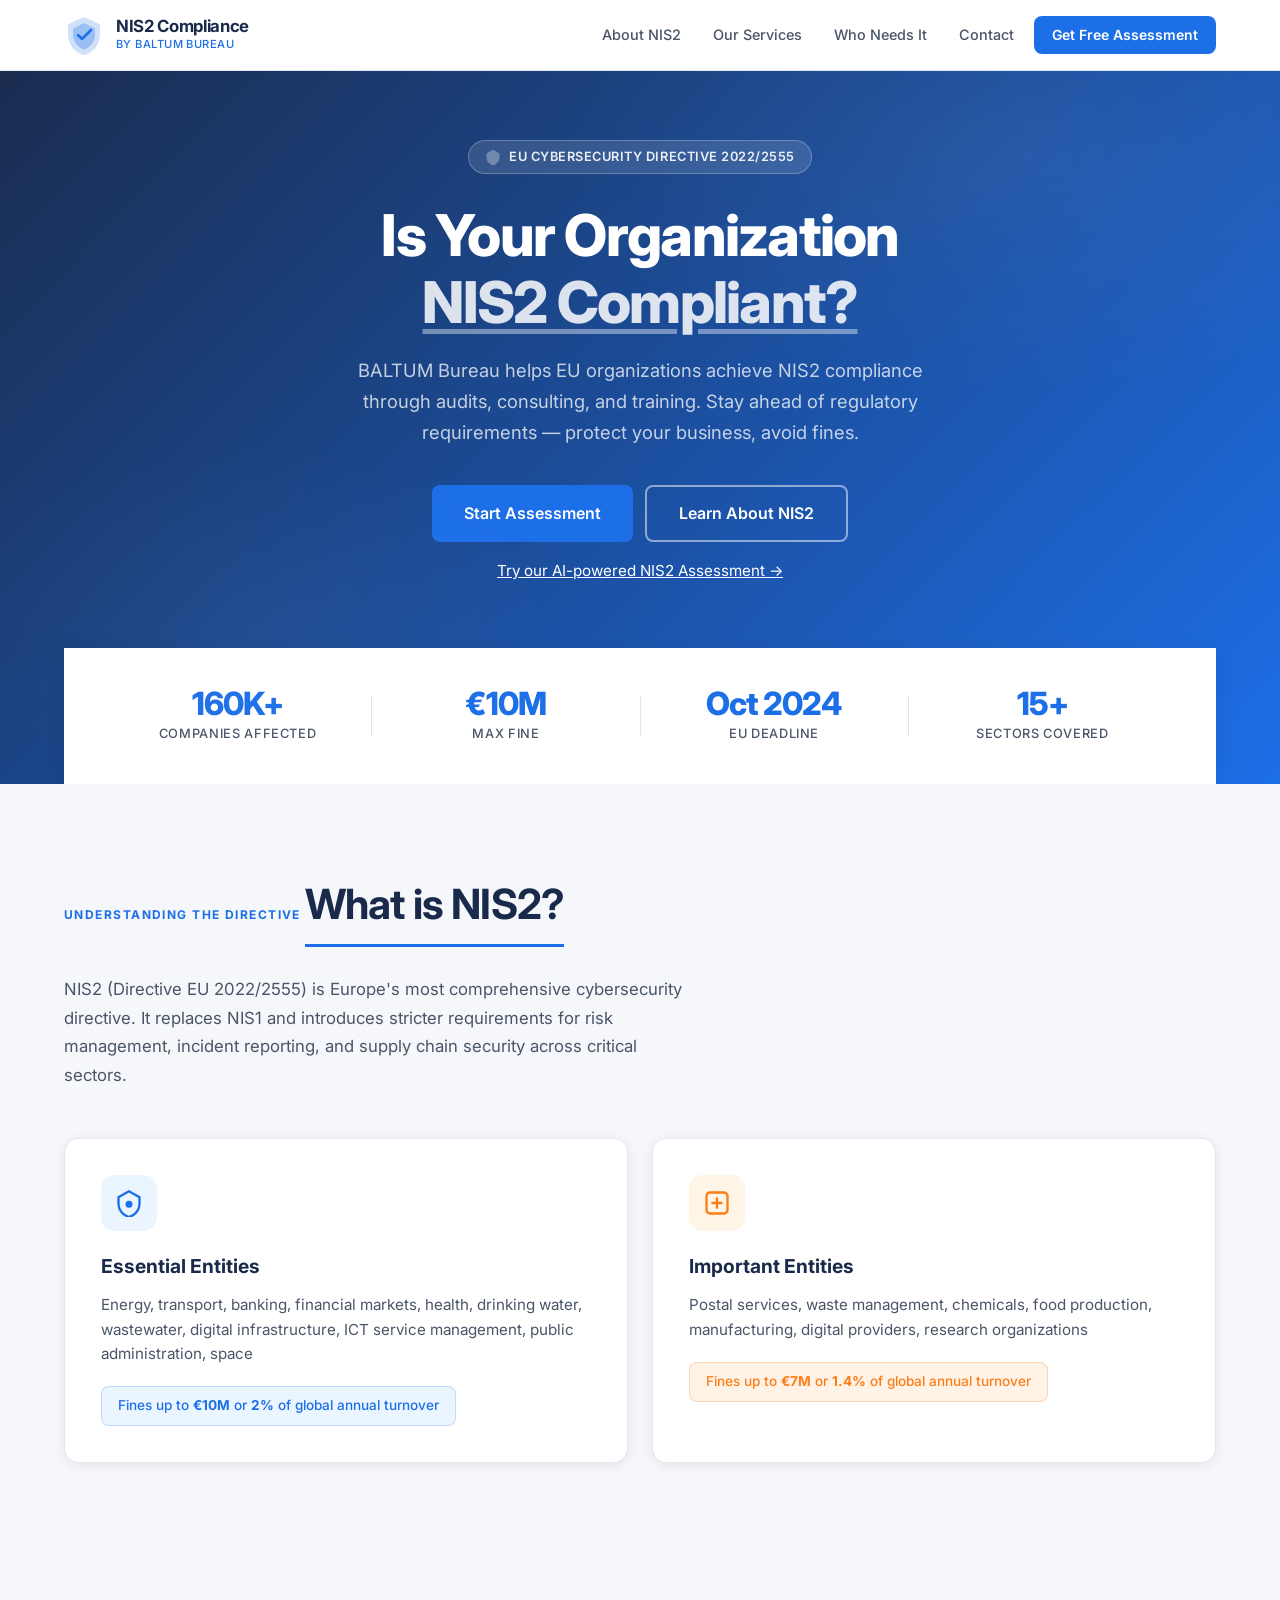
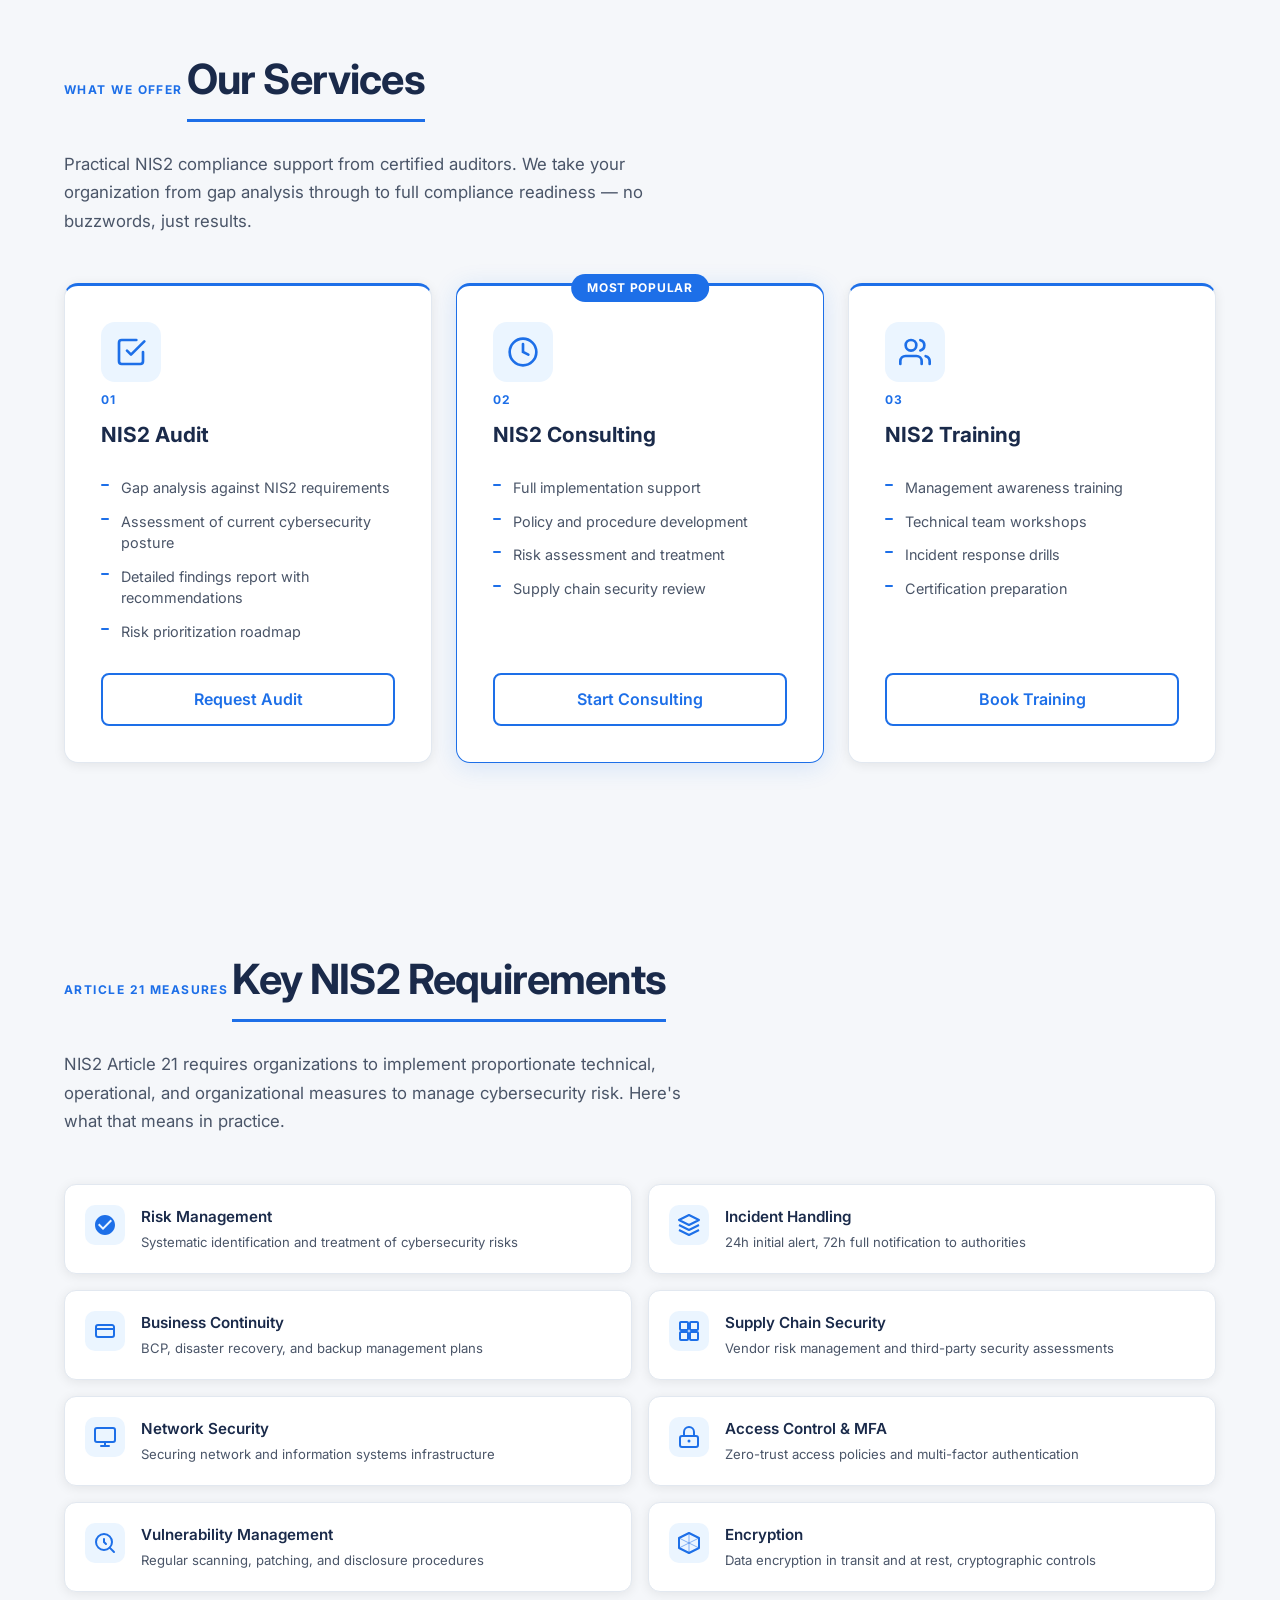
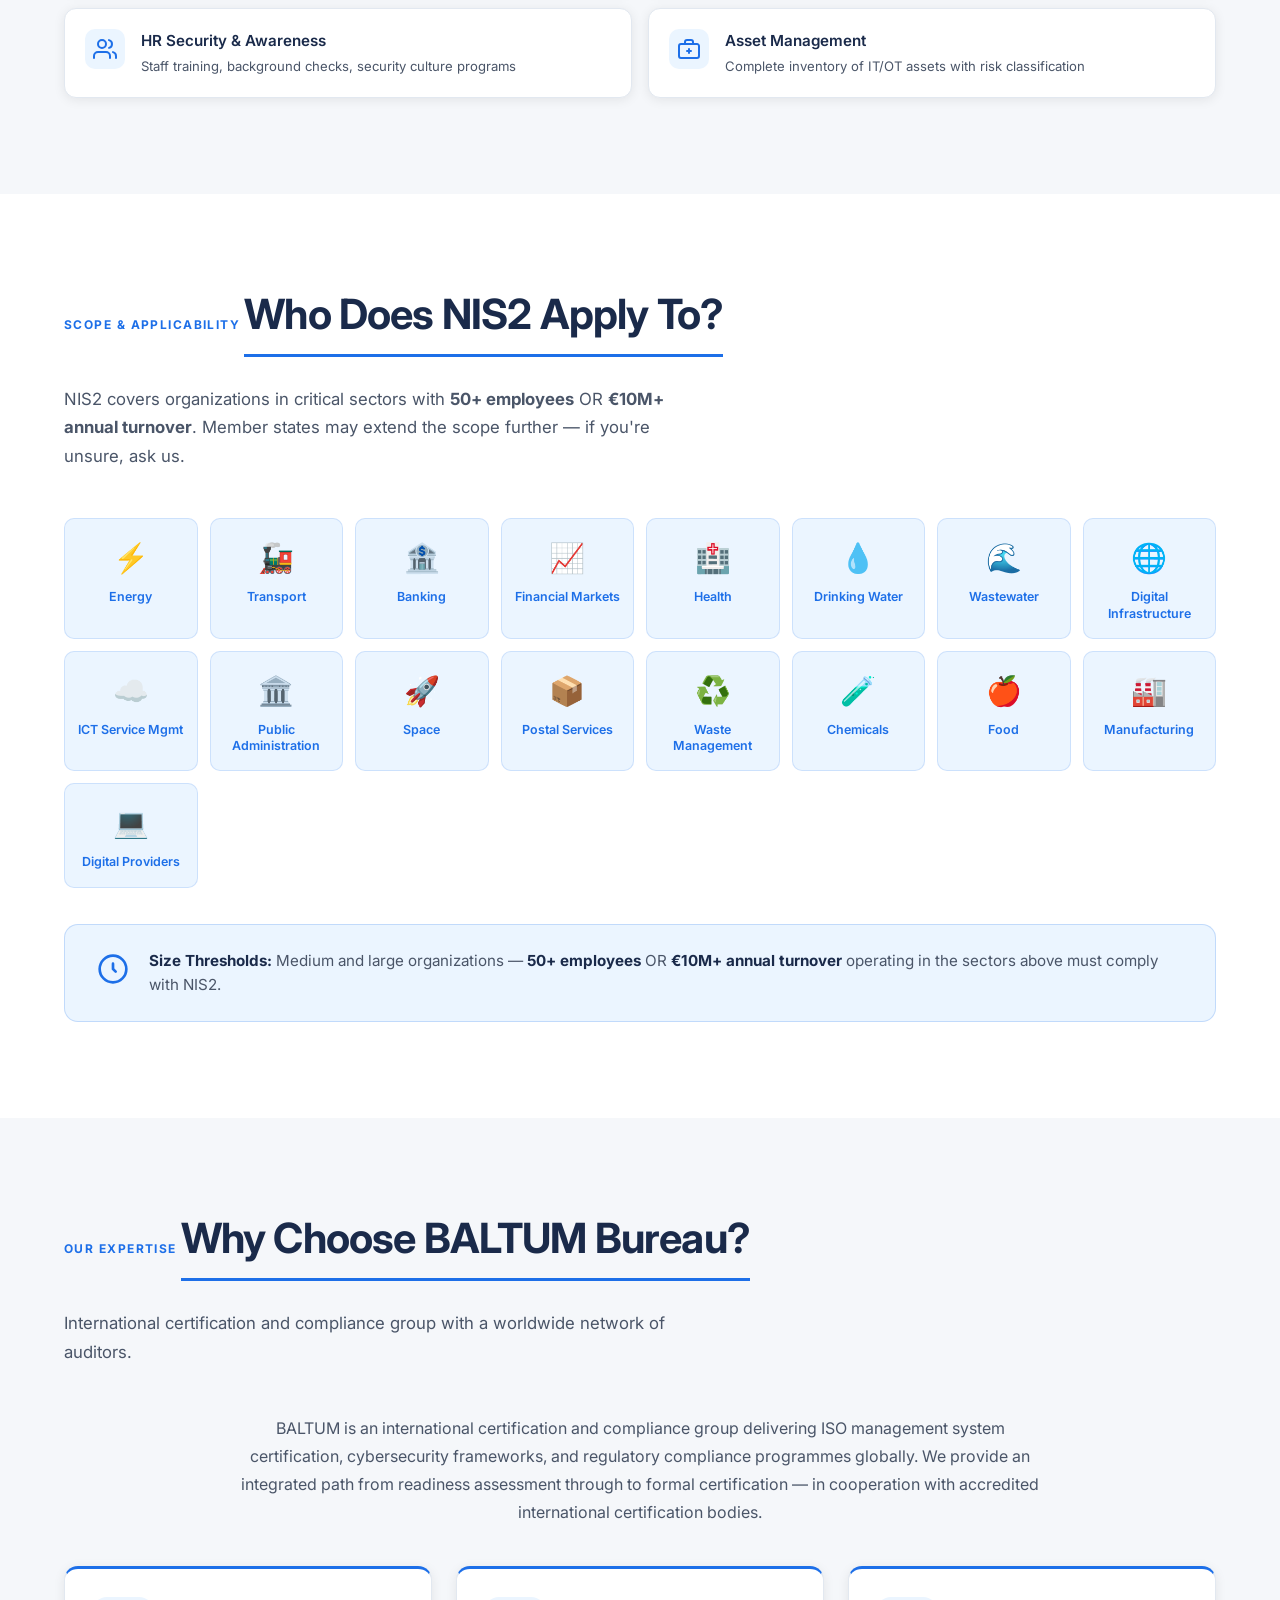
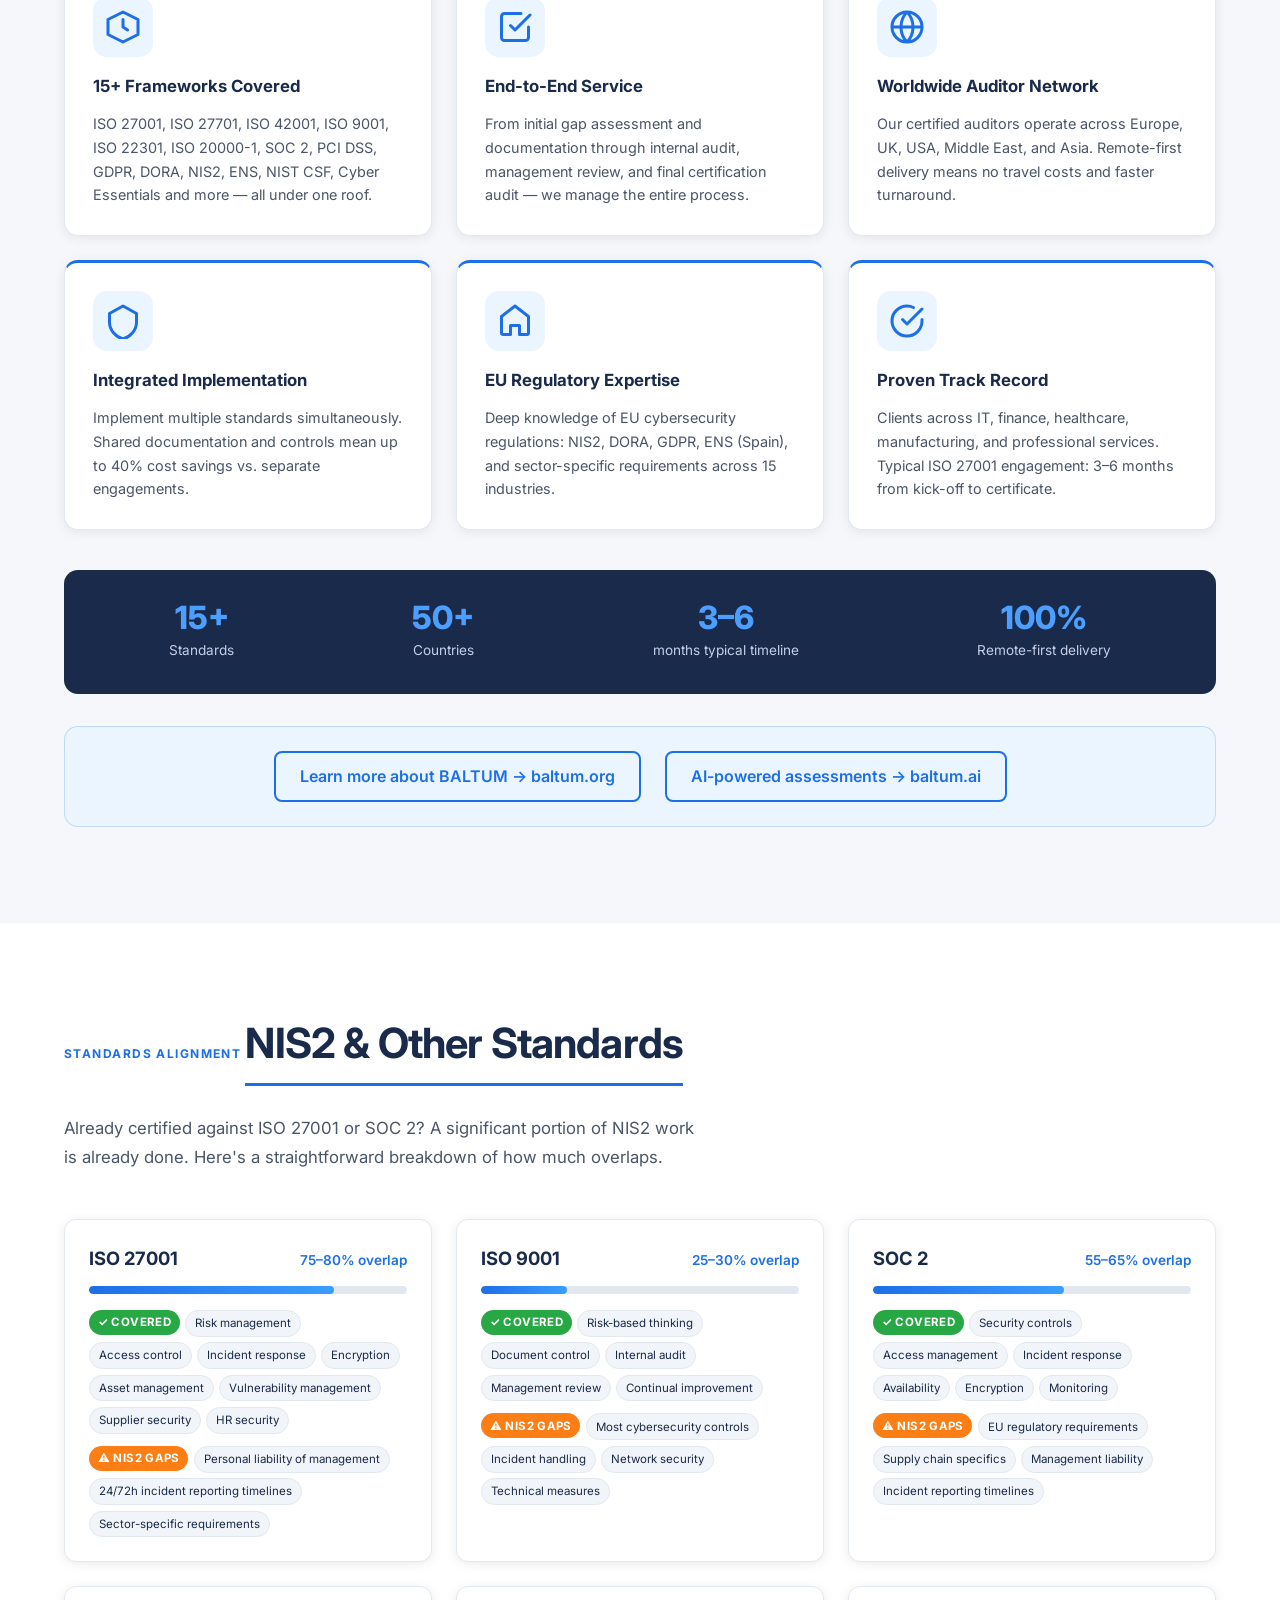
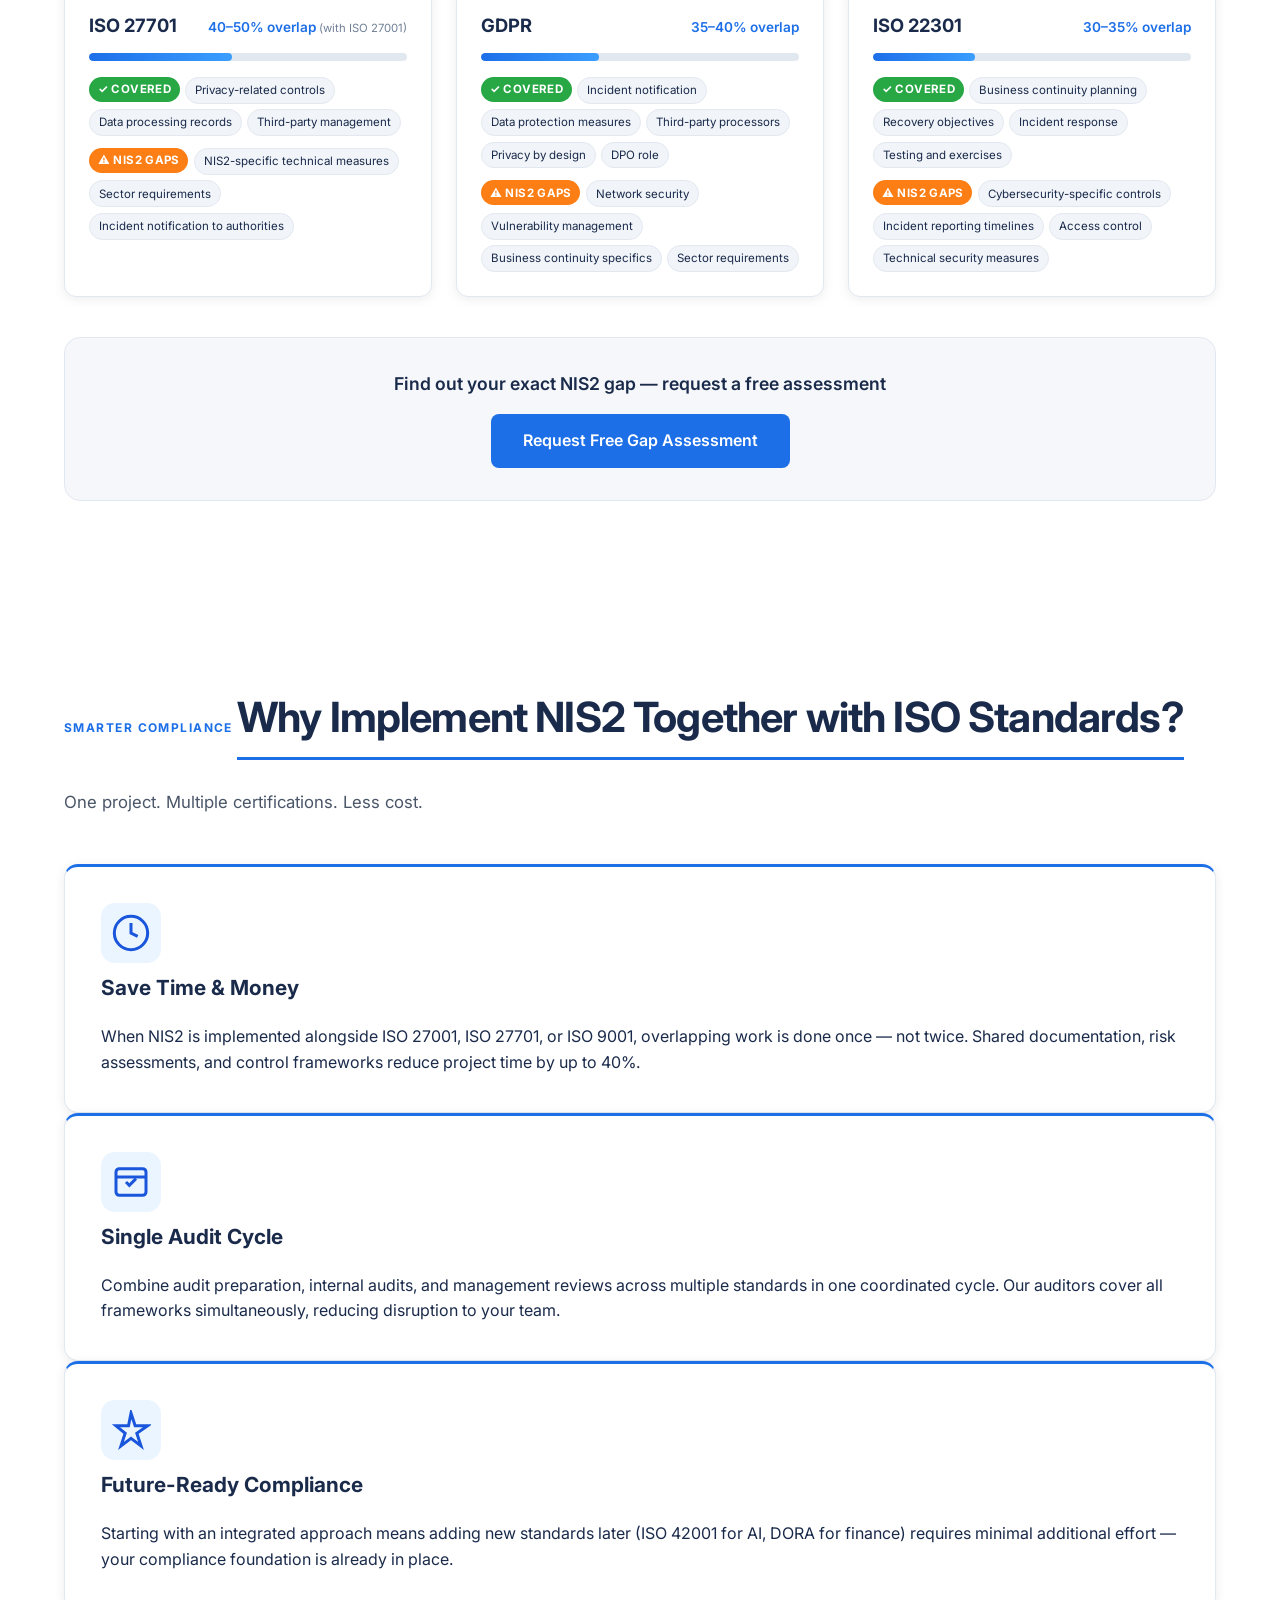
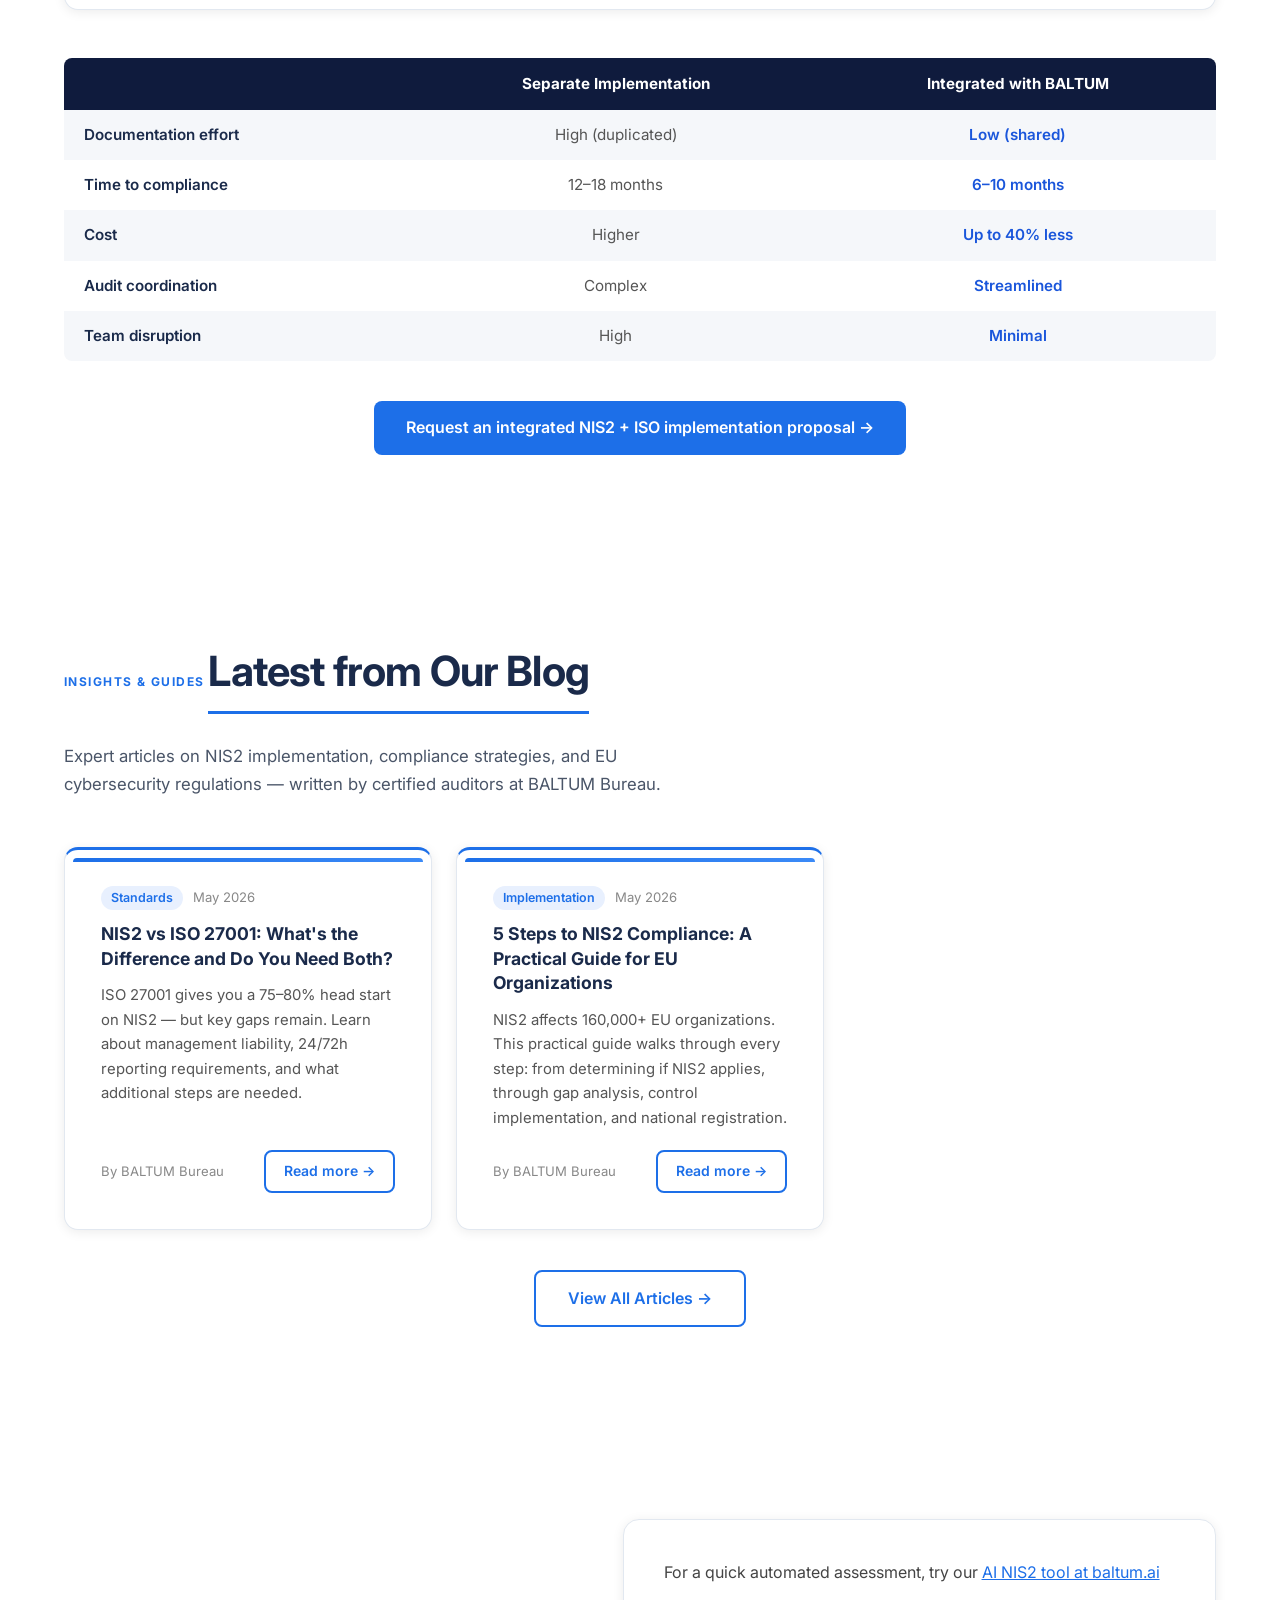
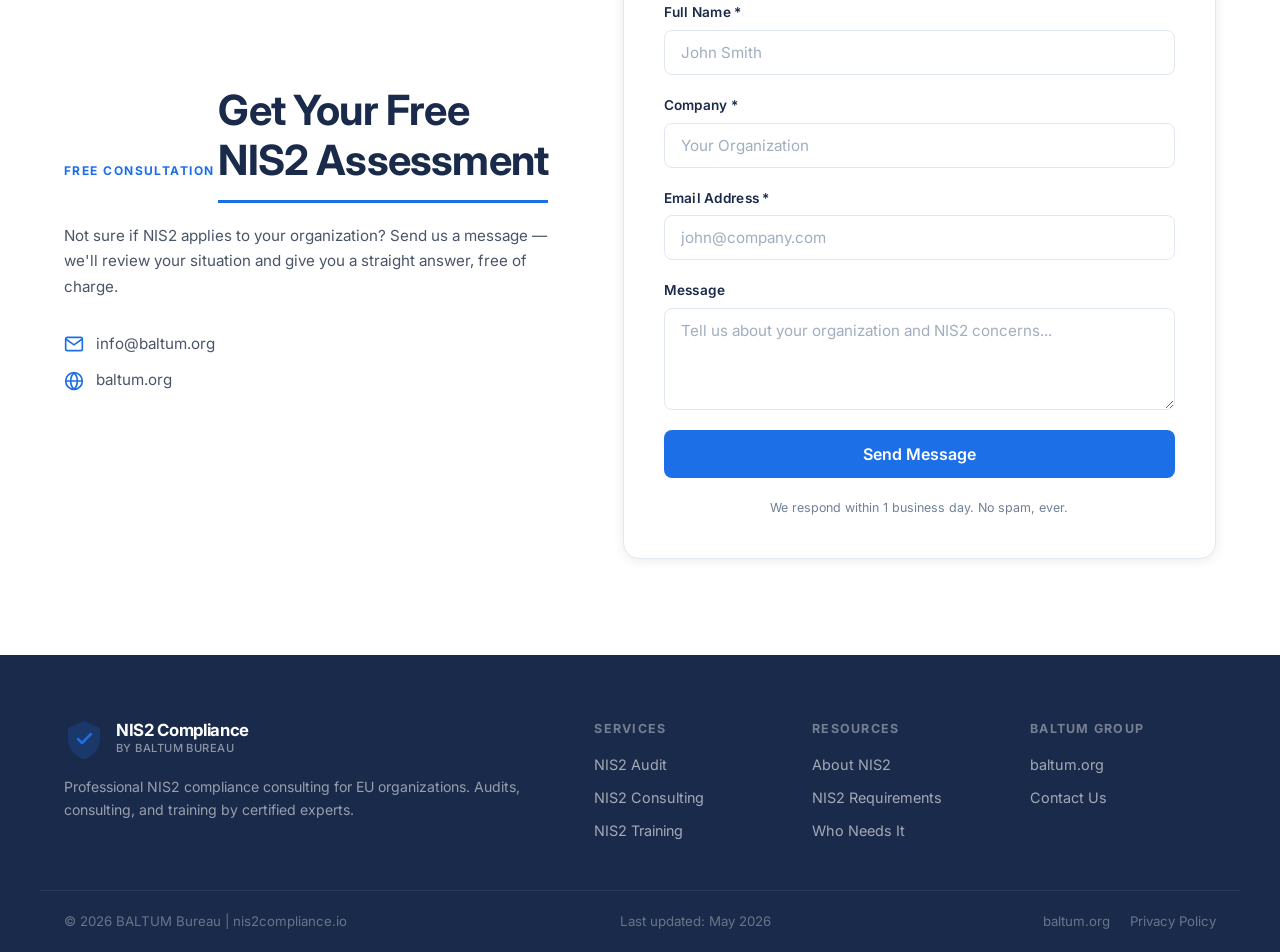
==== commit 1510c96c: "Update Why Choose BALTUM Bureau section with expanded content - New subtitle: International certific" ====
--- a/index.html
+++ b/index.html
@@ -366,46 +366,82 @@
 </section>
 
 <!-- WHY BALTUM -->
-<section class="section" id="why-baltum">
+<section class="section" id="why-baltum" style="background:#F5F7FA;">
   <div class="container">
     <div class="section-label">Our Expertise</div>
     <h2 class="section-title">Why Choose BALTUM Bureau?</h2>
-    <p class="section-subtitle">We're auditors, not salespeople. Our team has worked with EU organizations on ISO 27001, GDPR, and NIS2 across multiple sectors — and we won't sell you more than you need.</p>
-
-    <div class="why-grid">
-      <div class="why-item">
+    <p class="section-subtitle">International certification and compliance group with a worldwide network of auditors.</p>
+
+    <p class="why-intro">BALTUM is an international certification and compliance group delivering ISO management system certification, cybersecurity frameworks, and regulatory compliance programmes globally. We provide an integrated path from readiness assessment through to formal certification — in cooperation with accredited international certification bodies.</p>
+
+    <div class="why-grid why-grid-6">
+      <div class="why-card">
         <div class="why-icon">
           <svg width="36" height="36" viewBox="0 0 24 24" fill="none"><path d="M12 2L2 7V17L12 22L22 17V7L12 2Z" stroke="#1D6FE8" stroke-width="2" stroke-linejoin="round"/><path d="M12 7V12L15 14" stroke="#1D6FE8" stroke-width="2" stroke-linecap="round"/></svg>
         </div>
-        <h3>10+ Years ISO/Compliance Experience</h3>
-        <p>Deep expertise in ISO 27001, ISO 9001, and EU regulatory frameworks. We know compliance inside out.</p>
-      </div>
-      <div class="why-item">
+        <h3>15+ Frameworks Covered</h3>
+        <p>ISO 27001, ISO 27701, ISO 42001, ISO 9001, ISO 22301, ISO 20000-1, SOC 2, PCI DSS, GDPR, DORA, NIS2, ENS, NIST CSF, Cyber Essentials and more — all under one roof.</p>
+      </div>
+      <div class="why-card">
         <div class="why-icon">
           <svg width="36" height="36" viewBox="0 0 24 24" fill="none"><path d="M9 11L12 14L22 4" stroke="#1D6FE8" stroke-width="2" stroke-linecap="round" stroke-linejoin="round"/><path d="M21 12V19C21 20.1 20.1 21 19 21H5C3.9 21 3 20.1 3 19V5C3 3.9 3.9 3 5 3H16" stroke="#1D6FE8" stroke-width="2" stroke-linecap="round"/></svg>
         </div>
-        <h3>Certified Auditors</h3>
-        <p>Our team holds certifications in cybersecurity, information security management, and EU regulatory compliance.</p>
-      </div>
-      <div class="why-item">
+        <h3>End-to-End Service</h3>
+        <p>From initial gap assessment and documentation through internal audit, management review, and final certification audit — we manage the entire process.</p>
+      </div>
+      <div class="why-card">
         <div class="why-icon">
           <svg width="36" height="36" viewBox="0 0 24 24" fill="none"><circle cx="12" cy="12" r="10" stroke="#1D6FE8" stroke-width="2"/><path d="M2 12H22M12 2C9.33 4.67 8 7.33 8 12C8 16.67 9.33 19.33 12 22M12 2C14.67 4.67 16 7.33 16 12C16 16.67 14.67 19.33 12 22" stroke="#1D6FE8" stroke-width="2"/></svg>
         </div>
-        <h3>Remote-First Delivery</h3>
-        <p>Seamless delivery across all EU member states. Expert support wherever your organization operates.</p>
-      </div>
-      <div class="why-item">
+        <h3>Worldwide Auditor Network</h3>
+        <p>Our certified auditors operate across Europe, UK, USA, Middle East, and Asia. Remote-first delivery means no travel costs and faster turnaround.</p>
+      </div>
+      <div class="why-card">
         <div class="why-icon">
           <svg width="36" height="36" viewBox="0 0 24 24" fill="none"><path d="M12 2L3 7V13C3 17.97 7.02 22.59 12 24C16.98 22.59 21 17.97 21 13V7L12 2Z" stroke="#1D6FE8" stroke-width="2" stroke-linejoin="round"/></svg>
         </div>
+        <h3>Integrated Implementation</h3>
+        <p>Implement multiple standards simultaneously. Shared documentation and controls mean up to 40% cost savings vs. separate engagements.</p>
+      </div>
+      <div class="why-card">
+        <div class="why-icon">
+          <svg width="36" height="36" viewBox="0 0 24 24" fill="none"><path d="M3 9L12 2L21 9V20C21 20.55 20.55 21 20 21H15V15H9V21H4C3.45 21 3 20.55 3 20V9Z" stroke="#1D6FE8" stroke-width="2" stroke-linejoin="round"/></svg>
+        </div>
         <h3>EU Regulatory Expertise</h3>
-        <p>Specialized knowledge of GDPR, NIS2, DORA, and the full landscape of EU cybersecurity and data protection law.</p>
+        <p>Deep knowledge of EU cybersecurity regulations: NIS2, DORA, GDPR, ENS (Spain), and sector-specific requirements across 15 industries.</p>
+      </div>
+      <div class="why-card">
+        <div class="why-icon">
+          <svg width="36" height="36" viewBox="0 0 24 24" fill="none"><path d="M22 11.08V12C22 17.52 17.52 22 12 22C6.48 22 2 17.52 2 12C2 6.48 6.48 2 12 2C13.54 2 15 2.36 16.28 3" stroke="#1D6FE8" stroke-width="2" stroke-linecap="round"/><path d="M22 4L12 14.01L9 11.01" stroke="#1D6FE8" stroke-width="2" stroke-linecap="round" stroke-linejoin="round"/></svg>
+        </div>
+        <h3>Proven Track Record</h3>
+        <p>Clients across IT, finance, healthcare, manufacturing, and professional services. Typical ISO 27001 engagement: 3–6 months from kick-off to certificate.</p>
+      </div>
+    </div>
+
+    <!-- Stats bar -->
+    <div class="why-stats-bar">
+      <div class="why-stat">
+        <span class="why-stat-number">15+</span>
+        <span class="why-stat-label">Standards</span>
+      </div>
+      <div class="why-stat">
+        <span class="why-stat-number">50+</span>
+        <span class="why-stat-label">Countries</span>
+      </div>
+      <div class="why-stat">
+        <span class="why-stat-number">3–6</span>
+        <span class="why-stat-label">months typical timeline</span>
+      </div>
+      <div class="why-stat">
+        <span class="why-stat-number">100%</span>
+        <span class="why-stat-label">Remote-first delivery</span>
       </div>
     </div>
 
     <div class="baltum-link-box">
-      <span>Part of the BALTUM Bureau family of compliance services</span>
-      <a href="https://baltum.org" target="_blank" rel="noopener" class="btn btn-outline">Visit baltum.org →</a>
+      <a href="https://baltum.org" target="_blank" rel="noopener" class="btn btn-outline">Learn more about BALTUM → baltum.org</a>
+      <a href="https://baltum.ai" target="_blank" rel="noopener" class="btn btn-outline">AI-powered assessments → baltum.ai</a>
     </div>
   </div>
 </section>
@@ -874,7 +910,7 @@
     });
   }, { threshold: 0.08 });
 
-  document.querySelectorAll('.service-card, .req-item, .sector-item, .why-item, .card').forEach(el => {
+  document.querySelectorAll('.service-card, .req-item, .sector-item, .why-item, .why-card, .card').forEach(el => {
     observer.observe(el);
   });
 </script>
--- a/style.css
+++ b/style.css
@@ -681,11 +681,24 @@
 .threshold-text strong { color: var(--navy); }
 
 /* ===== WHY BALTUM ===== */
+.why-intro {
+  font-size: 1rem;
+  color: var(--text-muted);
+  line-height: 1.75;
+  max-width: 800px;
+  margin: 0 auto 40px;
+  text-align: center;
+}
+
 .why-grid {
   display: grid;
   grid-template-columns: repeat(2, 1fr);
   gap: 24px;
   margin-bottom: 40px;
+}
+
+.why-grid-6 {
+  grid-template-columns: repeat(3, 1fr);
 }
 
 .why-item {
@@ -710,6 +723,33 @@
   transform: translateY(-3px);
 }
 
+.why-card {
+  background: var(--white);
+  border: 1px solid var(--border);
+  border-top: 3px solid var(--blue);
+  border-radius: 14px;
+  padding: 28px;
+  display: flex;
+  flex-direction: column;
+  gap: 12px;
+  box-shadow: var(--shadow-card);
+  transition: box-shadow 0.3s ease, transform 0.3s ease;
+}
+.why-card:hover {
+  box-shadow: var(--shadow-hover);
+  transform: translateY(-3px);
+}
+.why-card h3 {
+  font-size: 1.05rem;
+  font-weight: 700;
+  color: var(--navy);
+}
+.why-card p {
+  font-size: 0.9rem;
+  color: var(--text-muted);
+  line-height: 1.65;
+}
+
 .why-icon {
   width: 60px;
   height: 60px;
@@ -733,10 +773,39 @@
   line-height: 1.65;
 }
 
+/* Stats bar */
+.why-stats-bar {
+  display: flex;
+  justify-content: space-around;
+  background: #1a2a4a;
+  border-radius: 14px;
+  padding: 32px 24px;
+  margin-bottom: 32px;
+  gap: 16px;
+  flex-wrap: wrap;
+}
+.why-stat {
+  display: flex;
+  flex-direction: column;
+  align-items: center;
+  gap: 6px;
+}
+.why-stat-number {
+  font-size: 2rem;
+  font-weight: 800;
+  color: #4d9fff;
+  line-height: 1;
+}
+.why-stat-label {
+  font-size: 0.85rem;
+  color: #c5cfe8;
+  text-align: center;
+}
+
 .baltum-link-box {
   display: flex;
   align-items: center;
-  justify-content: space-between;
+  justify-content: center;
   background: var(--blue-bg);
   border: 1px solid rgba(29, 111, 232, 0.2);
   border-radius: 14px;
@@ -1095,8 +1164,15 @@
   .cards-2col,
   .cards-3col,
   .requirements-grid,
-  .why-grid {
+  .why-grid,
+  .why-grid-6 {
     grid-template-columns: 1fr;
+  }
+
+  .why-stats-bar {
+    flex-direction: column;
+    align-items: center;
+    gap: 24px;
   }
 
   .service-card:last-child {
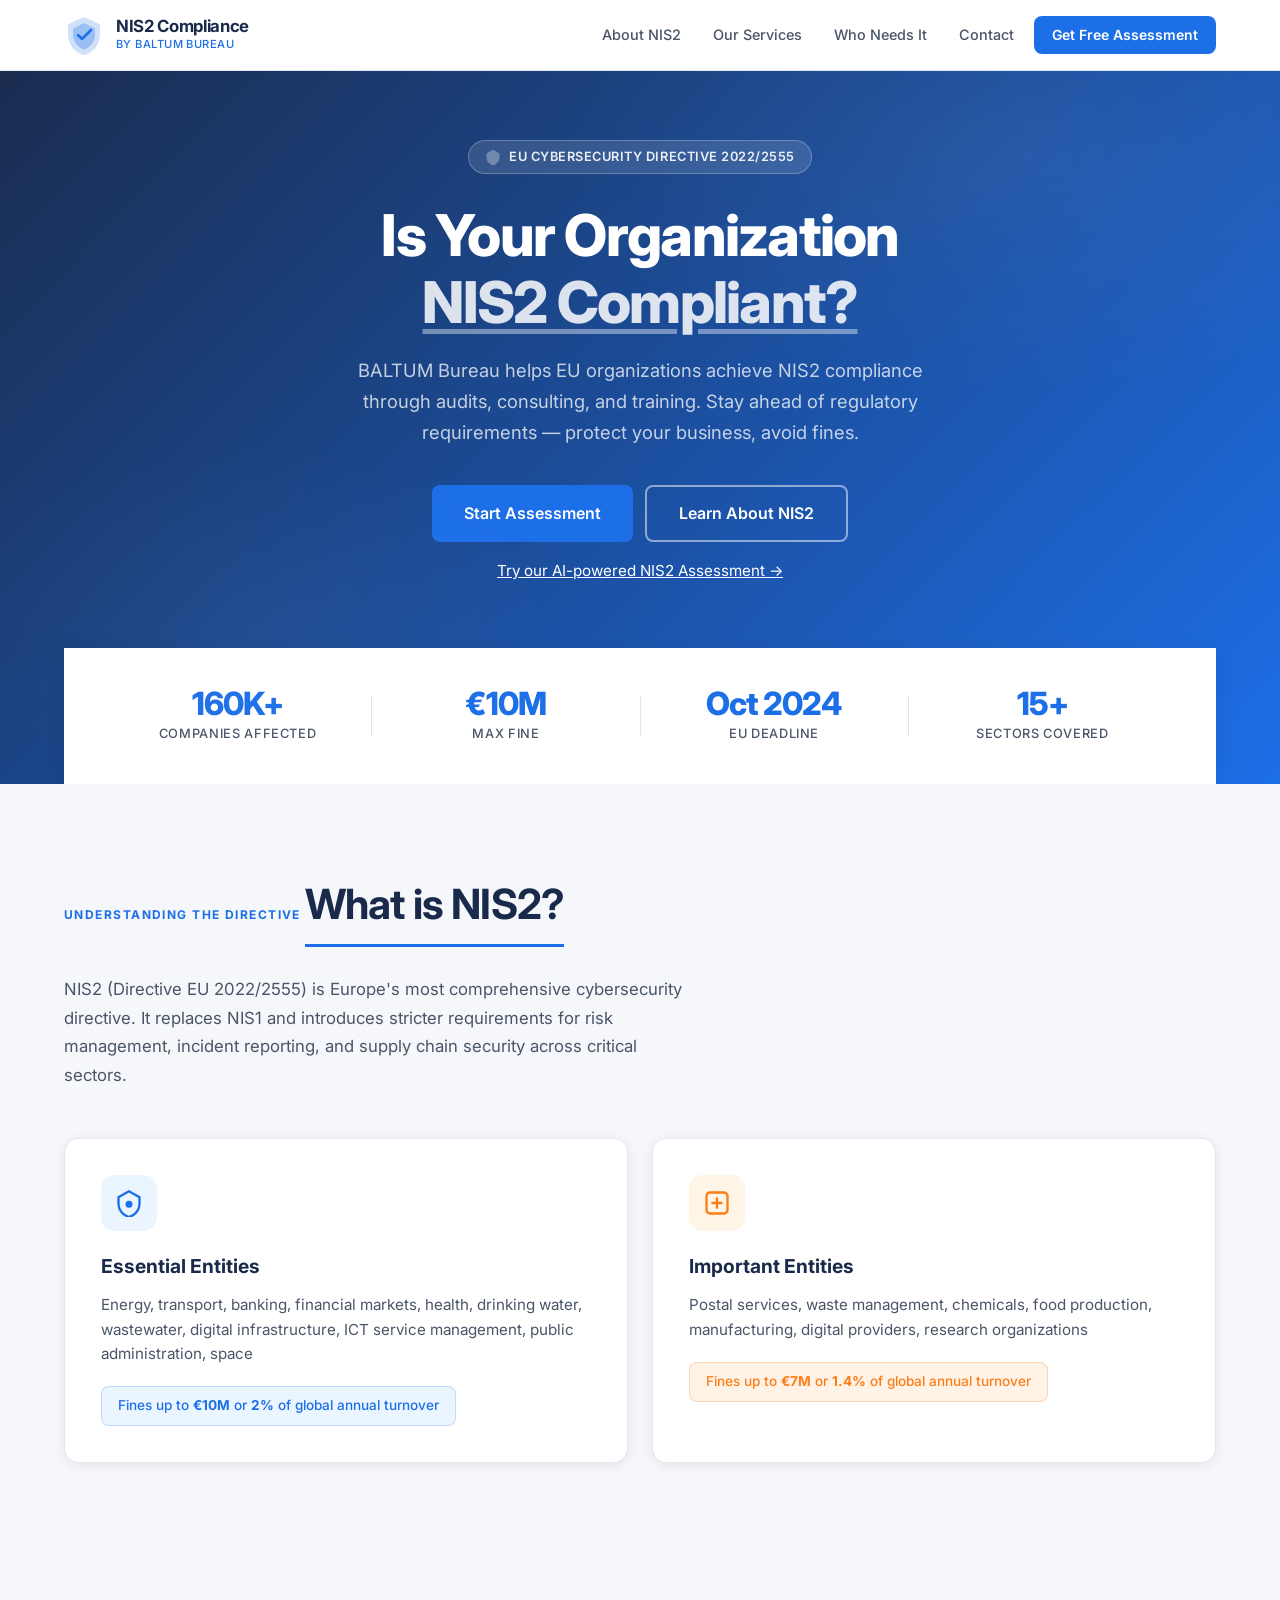
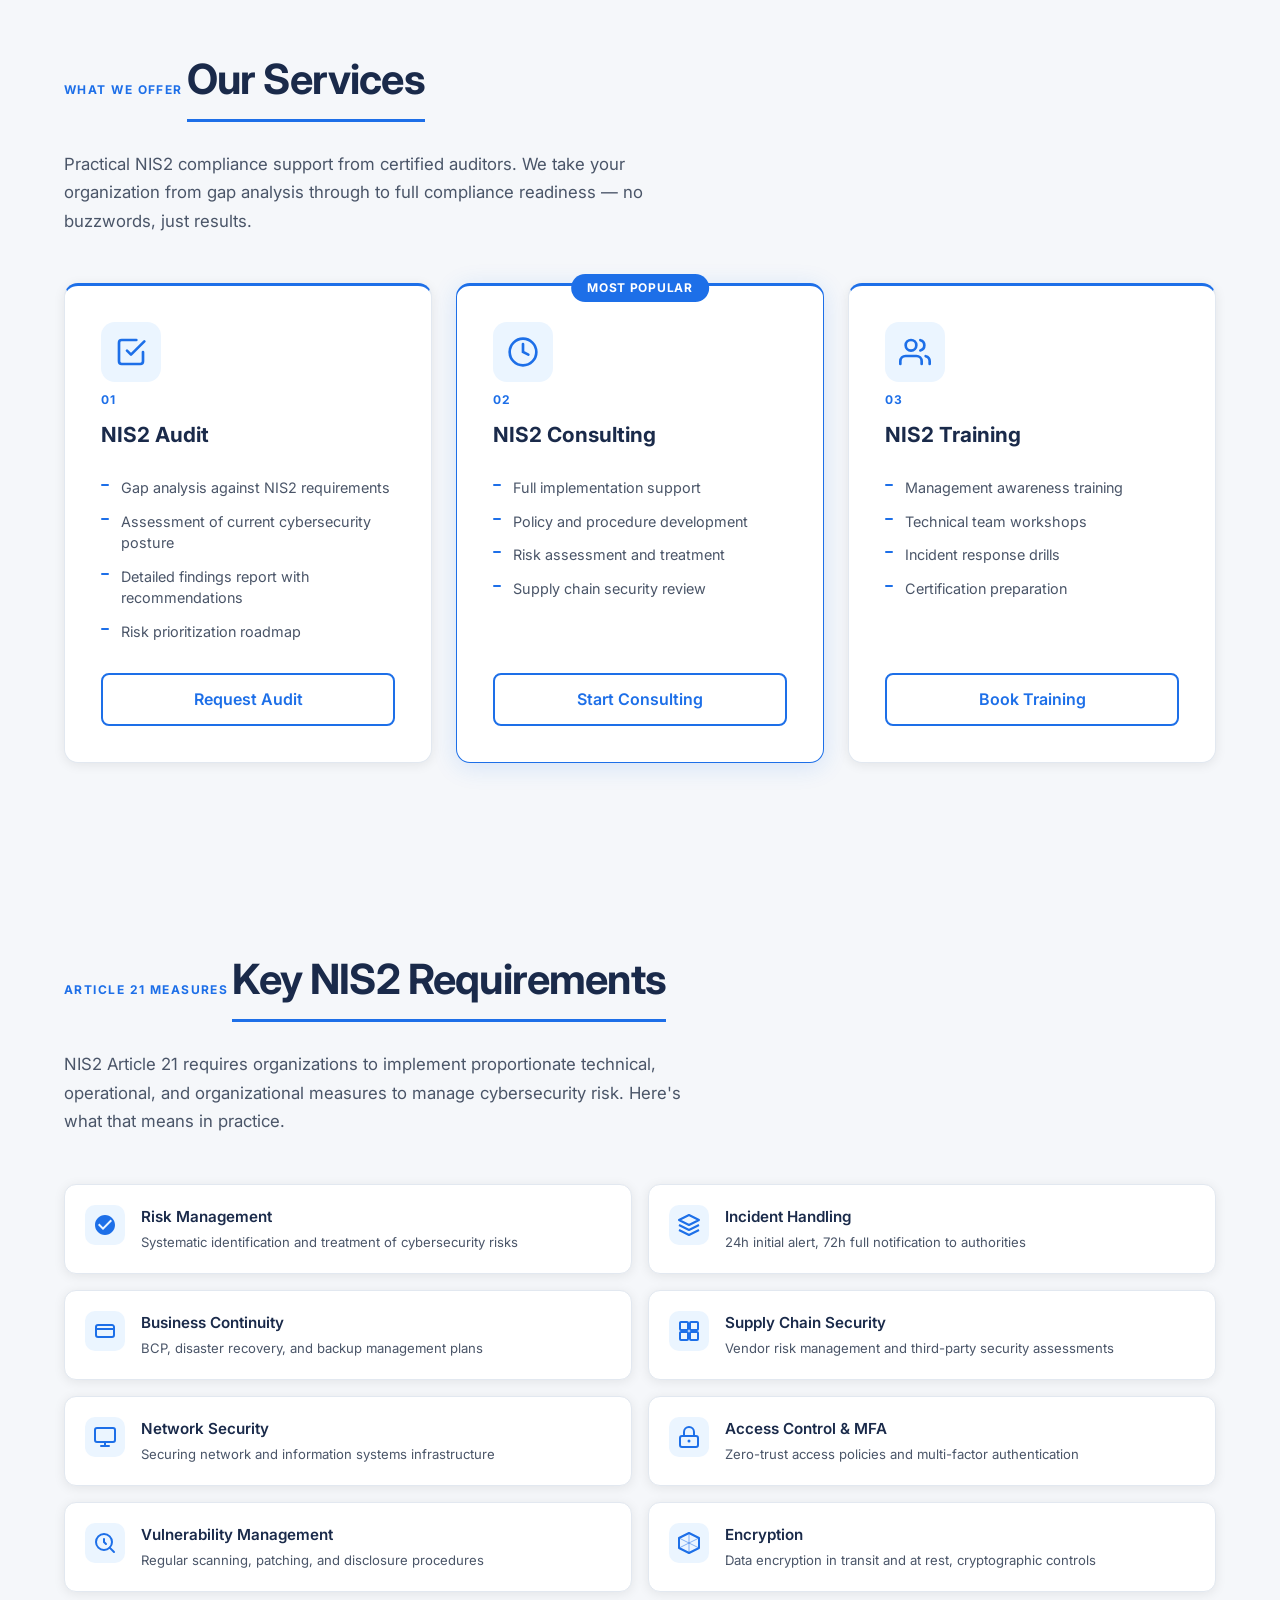
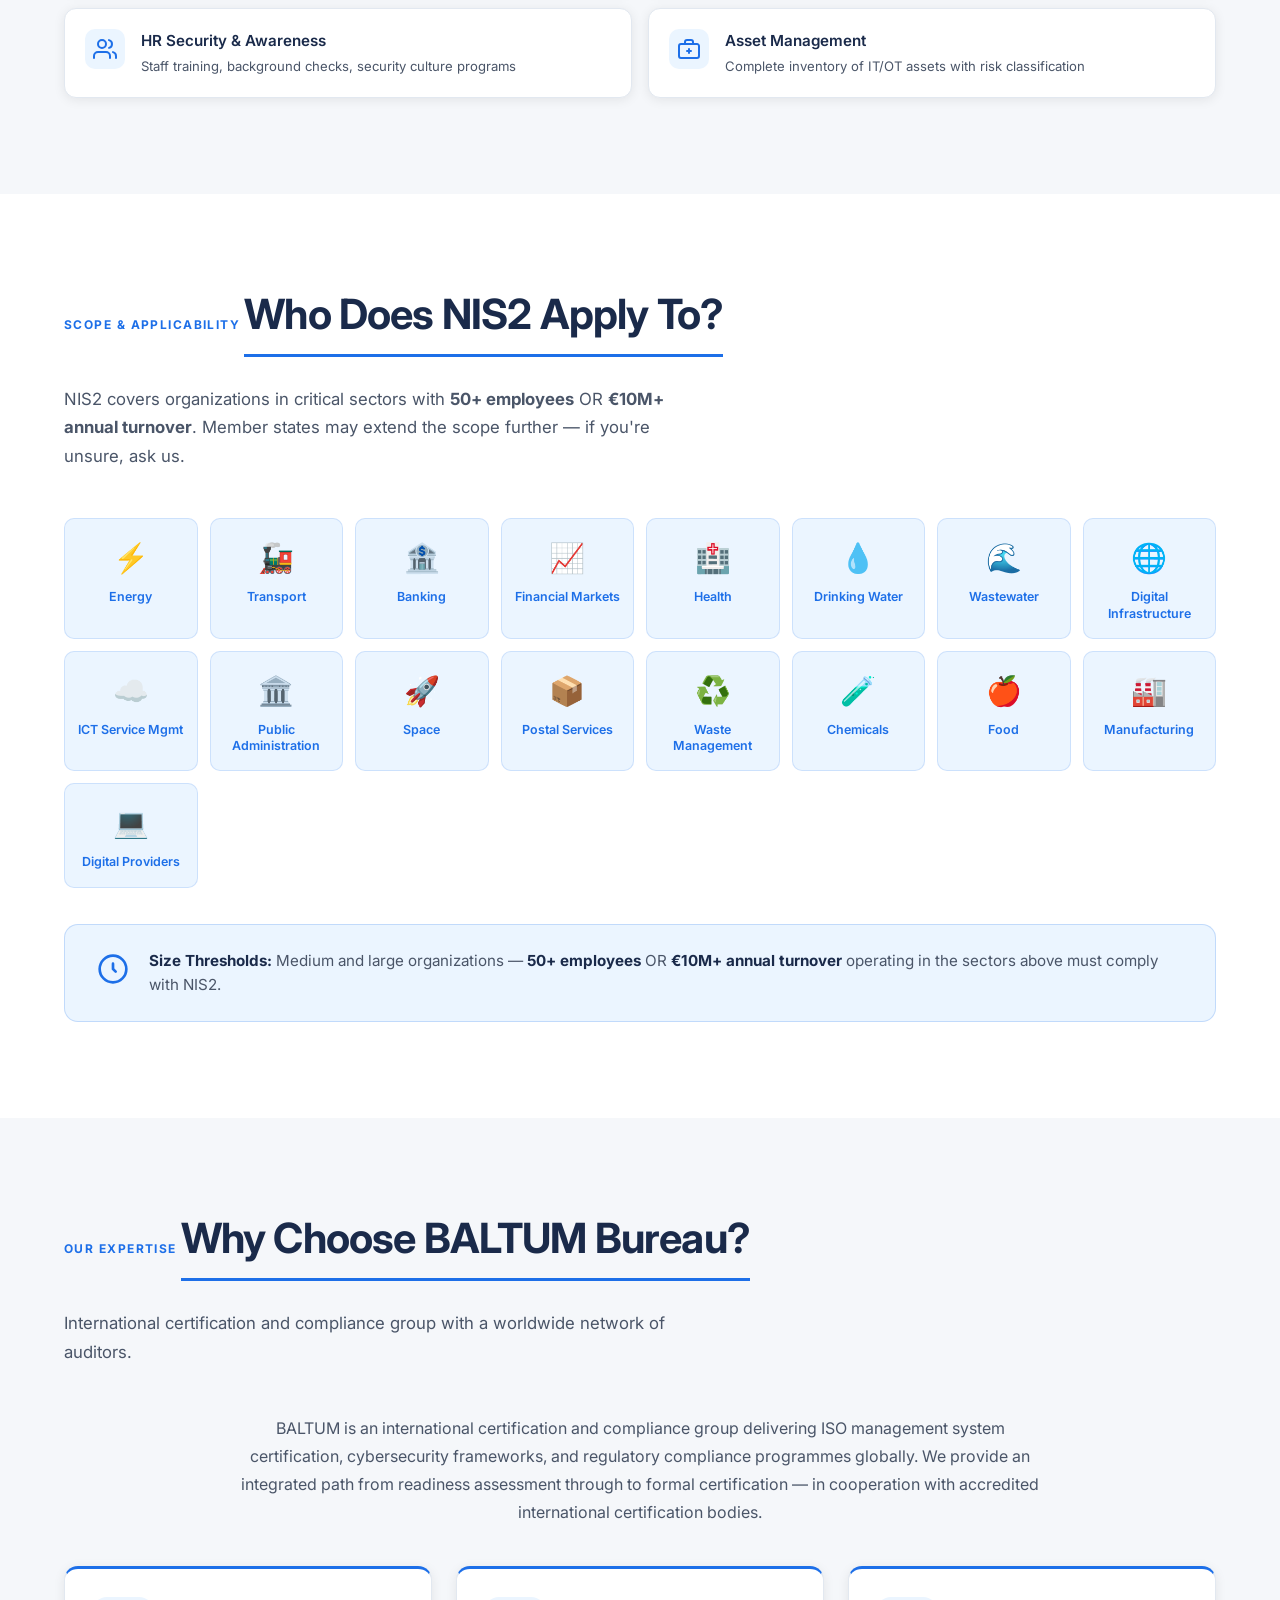
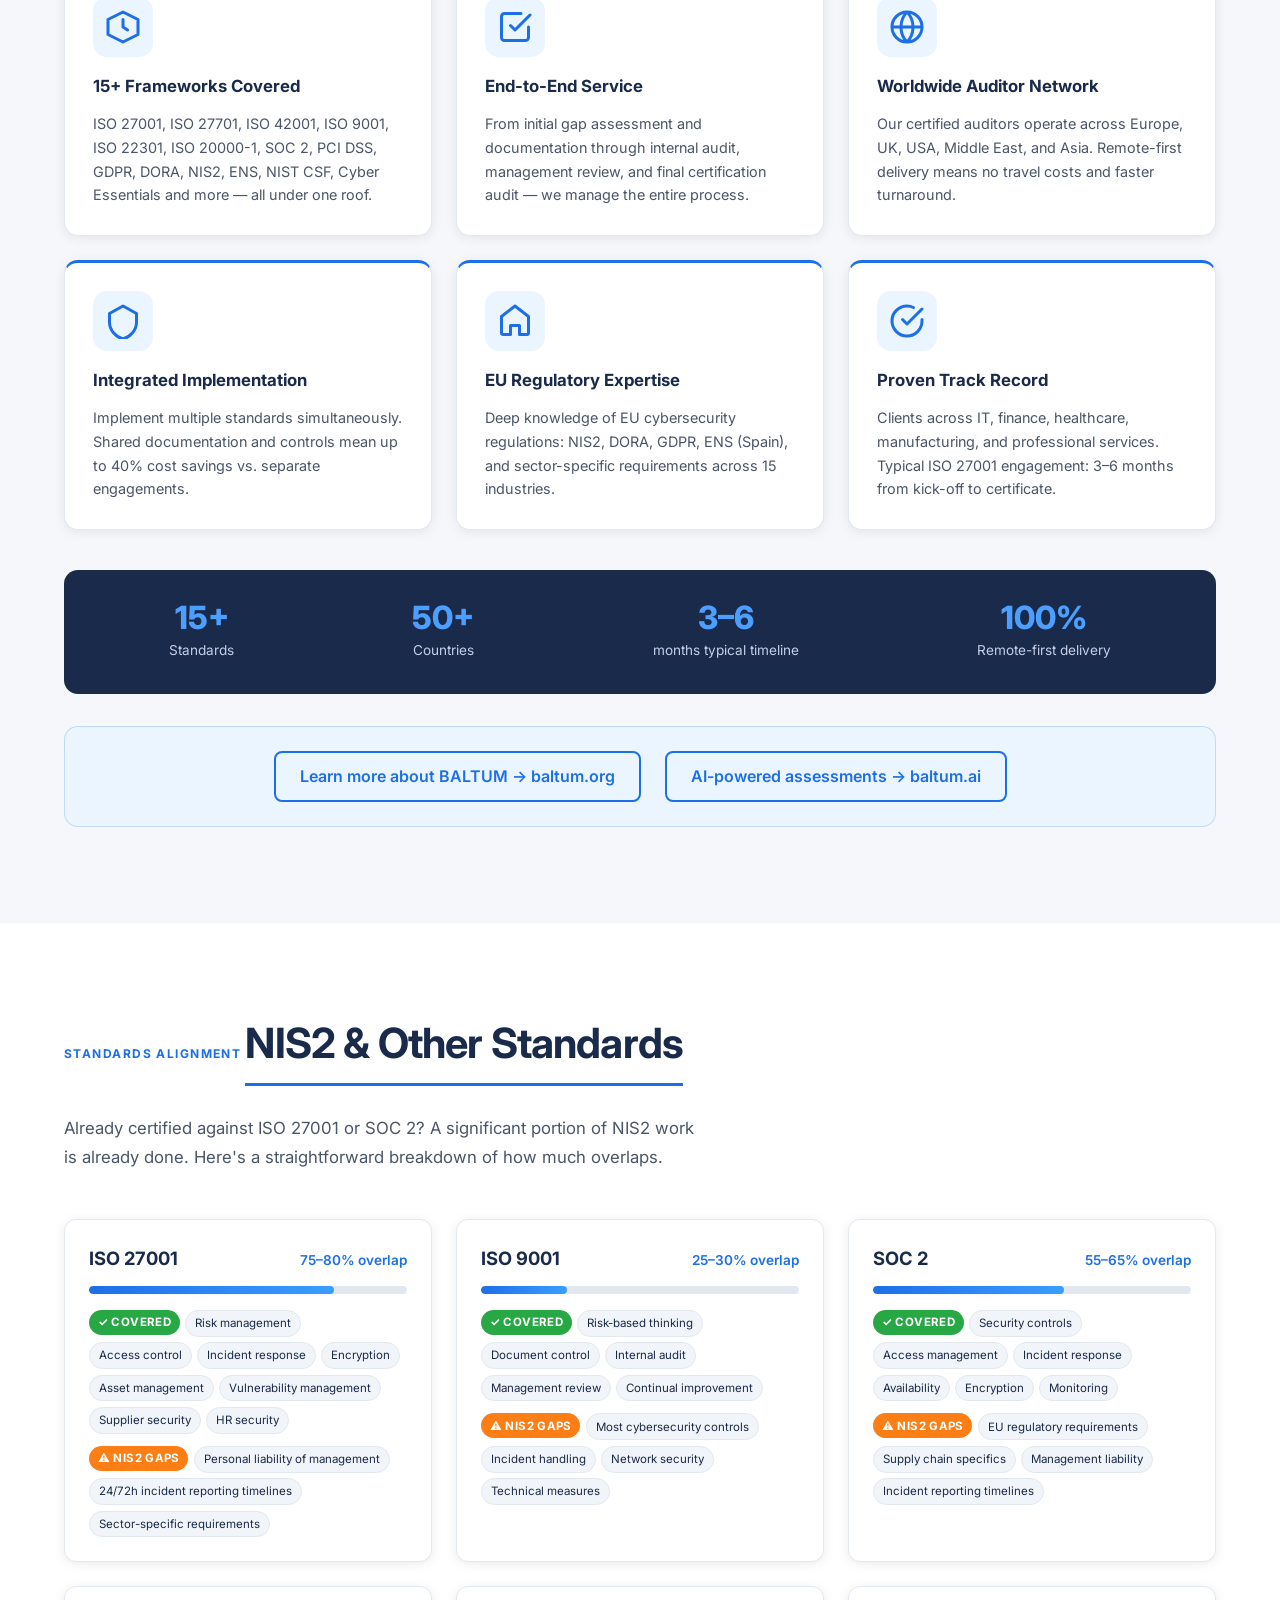
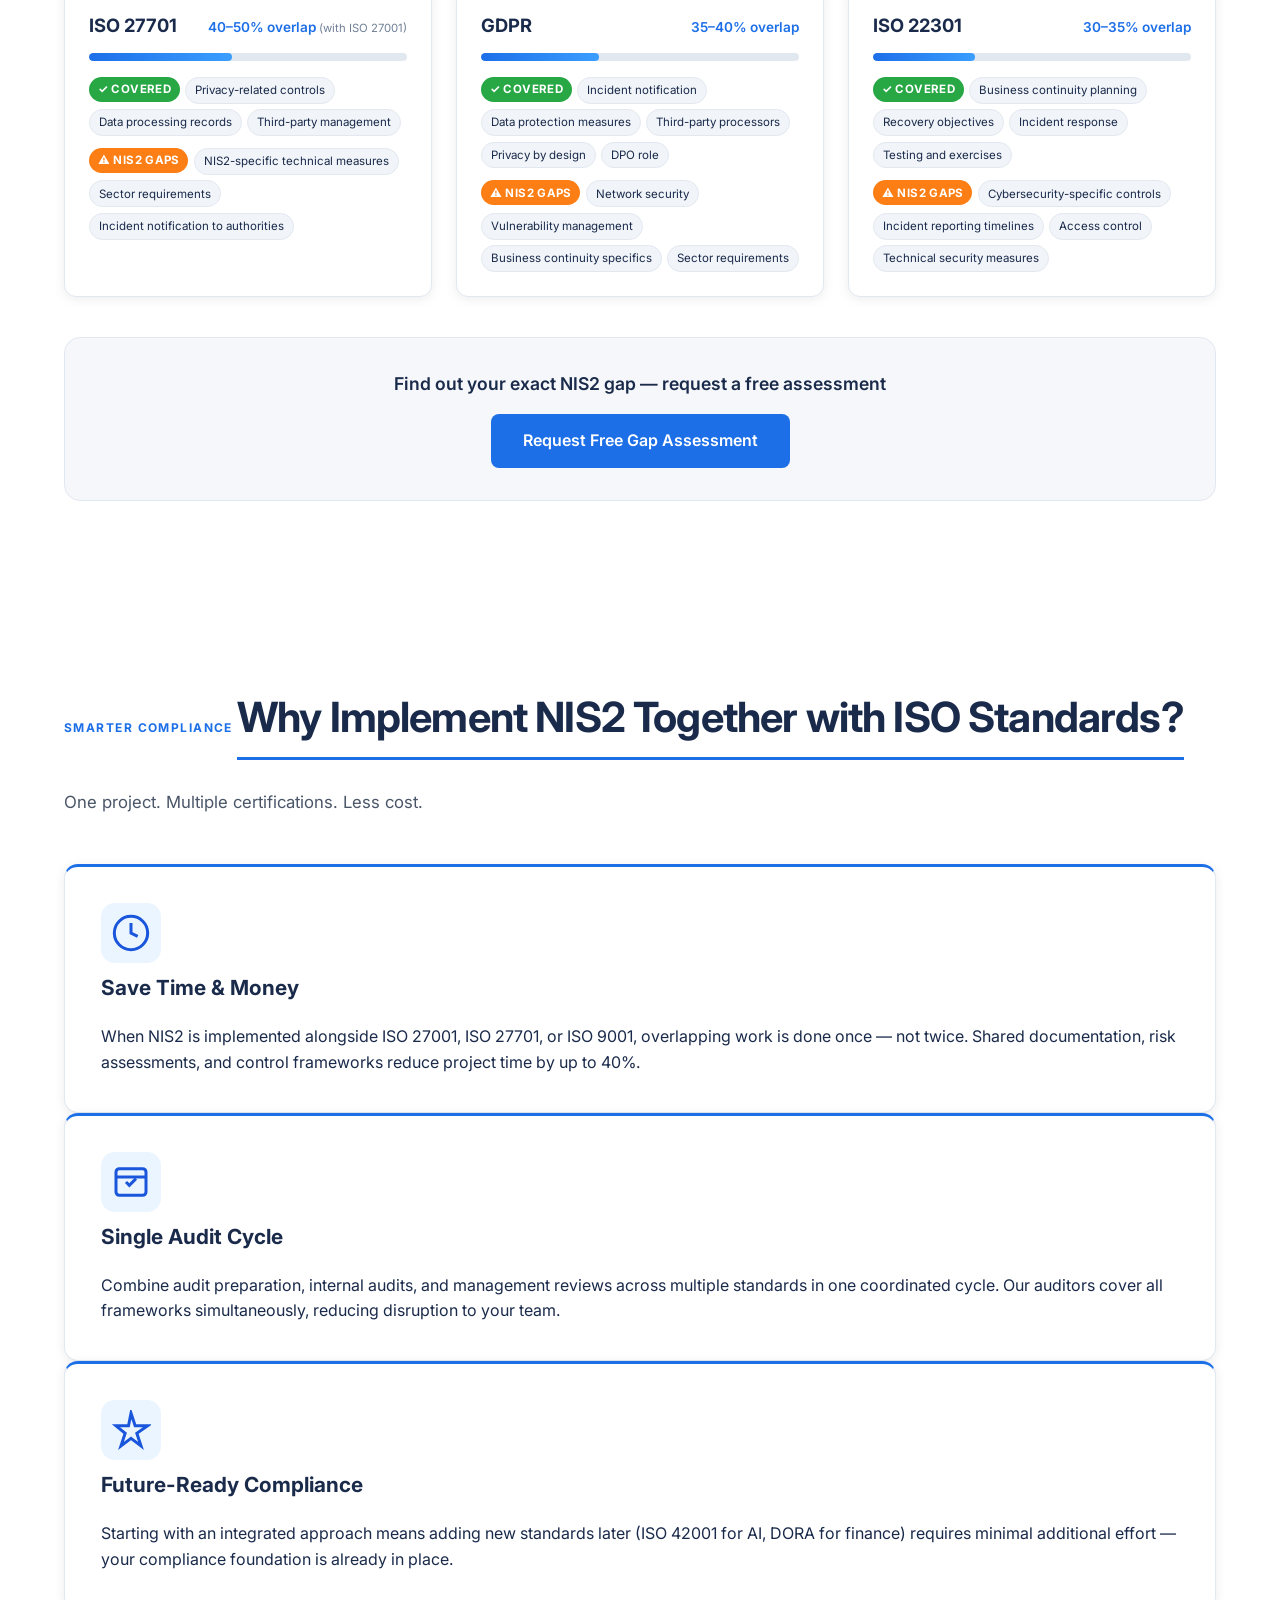
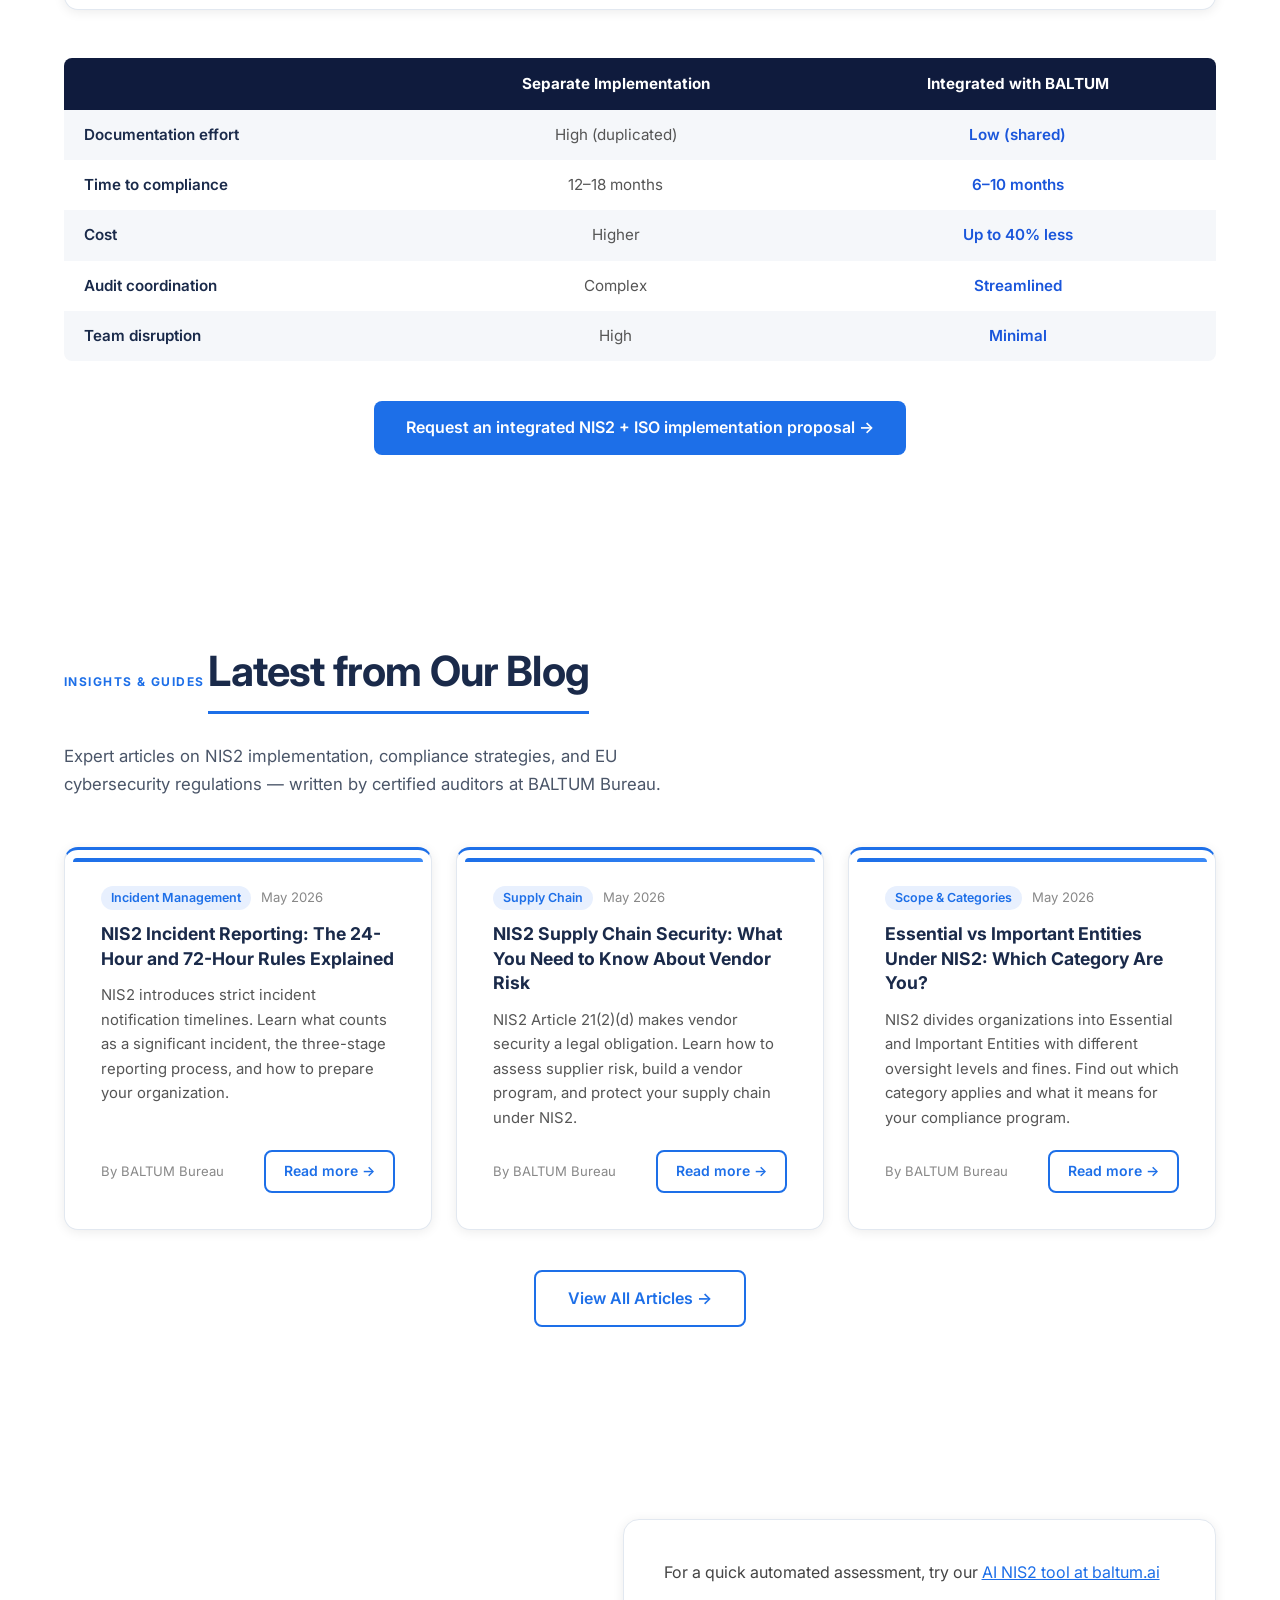
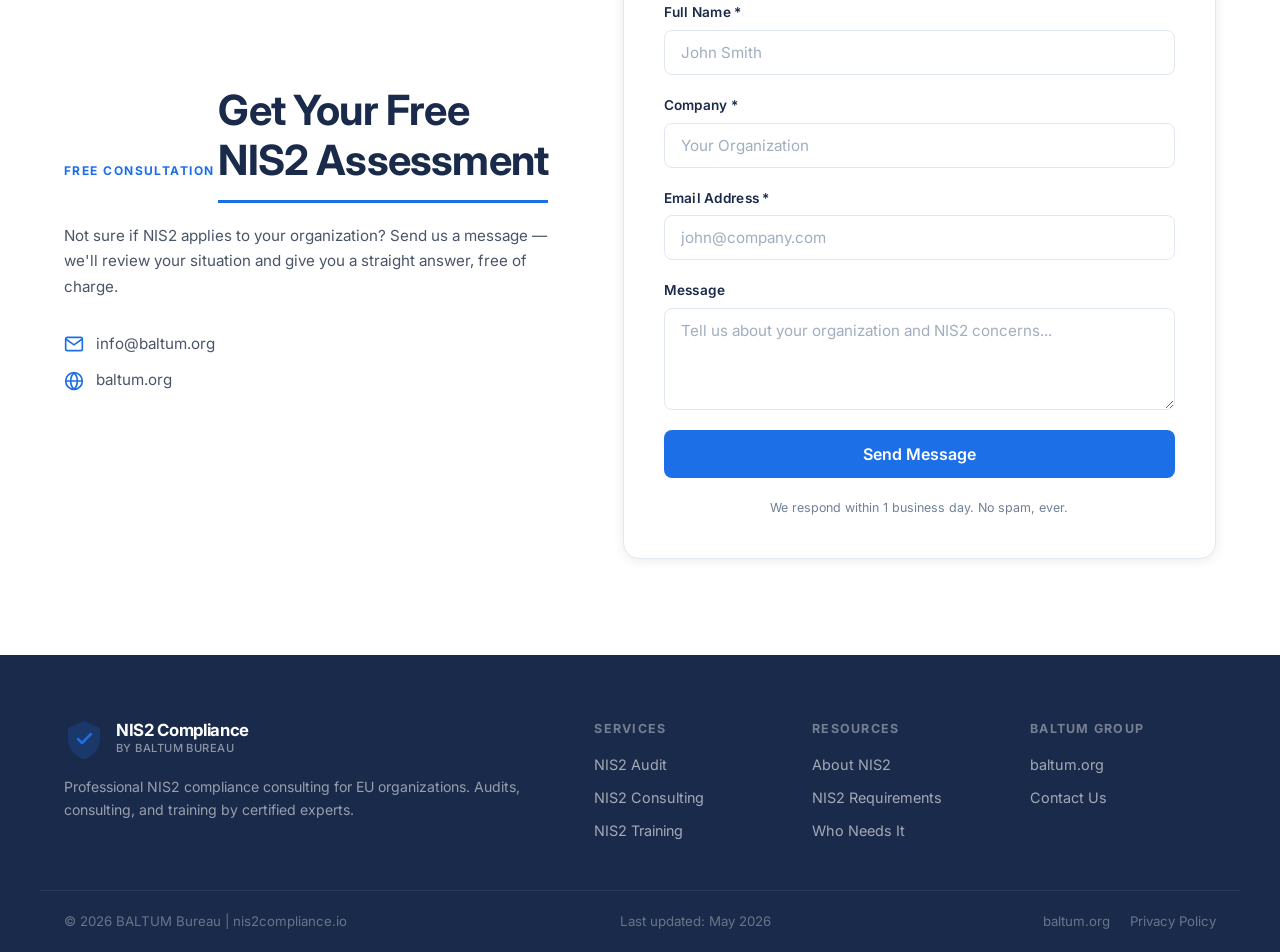
==== commit 0e0cde66: "Add 3 new blog articles: Essential vs Important Entities, Incident Reporting, Supply Chain Security." ====
--- a/index.html
+++ b/index.html
@@ -738,28 +738,42 @@
       <div class="service-card" style="display:flex;flex-direction:column;">
         <div style="height:4px;background:linear-gradient(90deg,#1D6FE8,#3b8af7);border-radius:4px 4px 0 0;margin:-1.75rem -1.75rem 1.5rem;"></div>
         <div style="display:flex;align-items:center;gap:0.6rem;font-size:0.82rem;color:#888;margin-bottom:0.75rem;">
-          <span style="background:#e8f0fe;color:#1D6FE8;padding:2px 10px;border-radius:20px;font-weight:600;font-size:0.78rem;">Standards</span>
+          <span style="background:#e8f0fe;color:#1D6FE8;padding:2px 10px;border-radius:20px;font-weight:600;font-size:0.78rem;">Incident Management</span>
           <span>May 2026</span>
         </div>
-        <h3 class="service-title" style="font-size:1.1rem;line-height:1.4;margin-bottom:0.75rem;">NIS2 vs ISO 27001: What's the Difference and Do You Need Both?</h3>
-        <p style="font-size:0.93rem;color:#555;line-height:1.65;flex:1;margin-bottom:1.25rem;">ISO 27001 gives you a 75–80% head start on NIS2 — but key gaps remain. Learn about management liability, 24/72h reporting requirements, and what additional steps are needed.</p>
+        <h3 class="service-title" style="font-size:1.1rem;line-height:1.4;margin-bottom:0.75rem;">NIS2 Incident Reporting: The 24-Hour and 72-Hour Rules Explained</h3>
+        <p style="font-size:0.93rem;color:#555;line-height:1.65;flex:1;margin-bottom:1.25rem;">NIS2 introduces strict incident notification timelines. Learn what counts as a significant incident, the three-stage reporting process, and how to prepare your organization.</p>
         <div style="display:flex;align-items:center;justify-content:space-between;margin-top:auto;">
           <span style="font-size:0.82rem;color:#888;">By BALTUM Bureau</span>
-          <a href="/blog/nis2-vs-iso27001.html" class="btn btn-primary btn-sm">Read more →</a>
+          <a href="/blog/nis2-incident-reporting.html" class="btn btn-primary btn-sm">Read more →</a>
         </div>
       </div>
 
       <div class="service-card" style="display:flex;flex-direction:column;">
         <div style="height:4px;background:linear-gradient(90deg,#1D6FE8,#3b8af7);border-radius:4px 4px 0 0;margin:-1.75rem -1.75rem 1.5rem;"></div>
         <div style="display:flex;align-items:center;gap:0.6rem;font-size:0.82rem;color:#888;margin-bottom:0.75rem;">
-          <span style="background:#e8f0fe;color:#1D6FE8;padding:2px 10px;border-radius:20px;font-weight:600;font-size:0.78rem;">Implementation</span>
+          <span style="background:#e8f0fe;color:#1D6FE8;padding:2px 10px;border-radius:20px;font-weight:600;font-size:0.78rem;">Supply Chain</span>
           <span>May 2026</span>
         </div>
-        <h3 class="service-title" style="font-size:1.1rem;line-height:1.4;margin-bottom:0.75rem;">5 Steps to NIS2 Compliance: A Practical Guide for EU Organizations</h3>
-        <p style="font-size:0.93rem;color:#555;line-height:1.65;flex:1;margin-bottom:1.25rem;">NIS2 affects 160,000+ EU organizations. This practical guide walks through every step: from determining if NIS2 applies, through gap analysis, control implementation, and national registration.</p>
+        <h3 class="service-title" style="font-size:1.1rem;line-height:1.4;margin-bottom:0.75rem;">NIS2 Supply Chain Security: What You Need to Know About Vendor Risk</h3>
+        <p style="font-size:0.93rem;color:#555;line-height:1.65;flex:1;margin-bottom:1.25rem;">NIS2 Article 21(2)(d) makes vendor security a legal obligation. Learn how to assess supplier risk, build a vendor program, and protect your supply chain under NIS2.</p>
         <div style="display:flex;align-items:center;justify-content:space-between;margin-top:auto;">
           <span style="font-size:0.82rem;color:#888;">By BALTUM Bureau</span>
-          <a href="/blog/nis2-implementation-steps.html" class="btn btn-primary btn-sm">Read more →</a>
+          <a href="/blog/nis2-supply-chain-security.html" class="btn btn-primary btn-sm">Read more →</a>
+        </div>
+      </div>
+
+      <div class="service-card" style="display:flex;flex-direction:column;">
+        <div style="height:4px;background:linear-gradient(90deg,#1D6FE8,#3b8af7);border-radius:4px 4px 0 0;margin:-1.75rem -1.75rem 1.5rem;"></div>
+        <div style="display:flex;align-items:center;gap:0.6rem;font-size:0.82rem;color:#888;margin-bottom:0.75rem;">
+          <span style="background:#e8f0fe;color:#1D6FE8;padding:2px 10px;border-radius:20px;font-weight:600;font-size:0.78rem;">Scope &amp; Categories</span>
+          <span>May 2026</span>
+        </div>
+        <h3 class="service-title" style="font-size:1.1rem;line-height:1.4;margin-bottom:0.75rem;">Essential vs Important Entities Under NIS2: Which Category Are You?</h3>
+        <p style="font-size:0.93rem;color:#555;line-height:1.65;flex:1;margin-bottom:1.25rem;">NIS2 divides organizations into Essential and Important Entities with different oversight levels and fines. Find out which category applies and what it means for your compliance program.</p>
+        <div style="display:flex;align-items:center;justify-content:space-between;margin-top:auto;">
+          <span style="font-size:0.82rem;color:#888;">By BALTUM Bureau</span>
+          <a href="/blog/nis2-essential-vs-important.html" class="btn btn-primary btn-sm">Read more →</a>
         </div>
       </div>
 
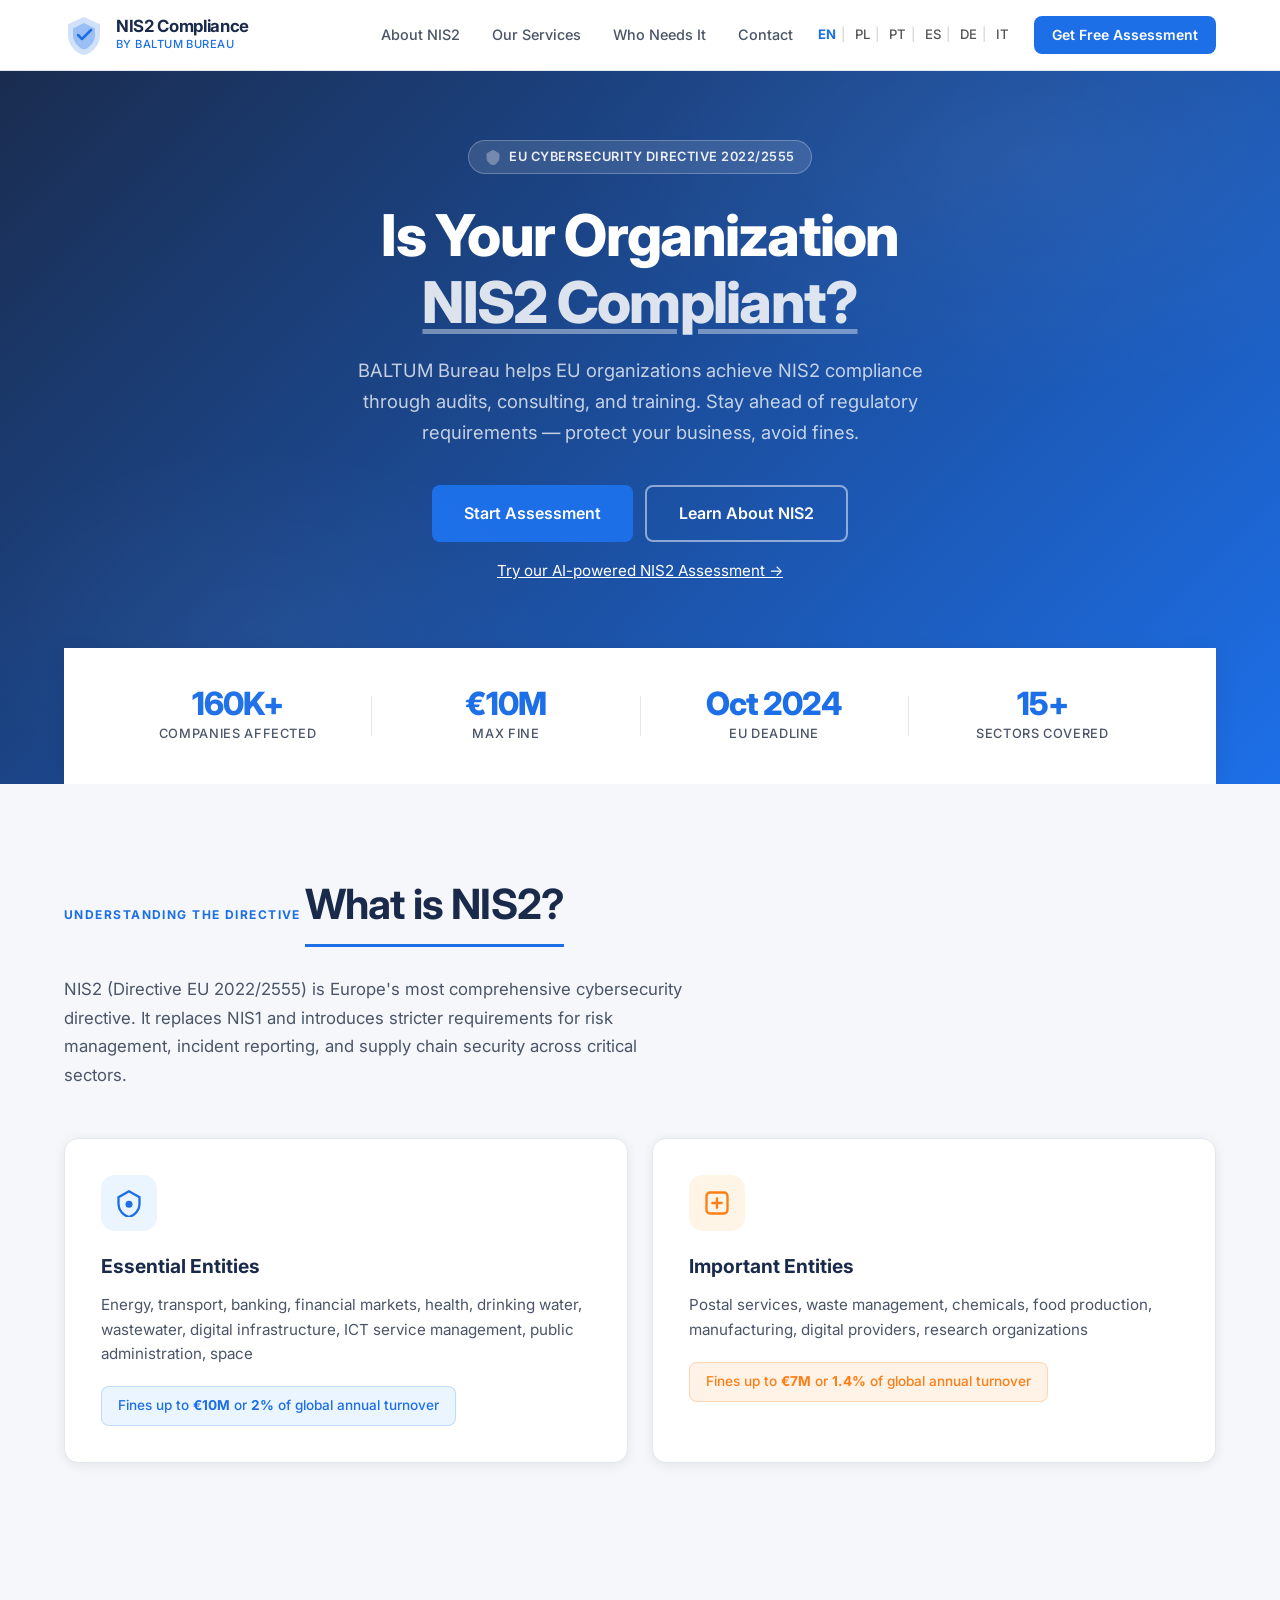
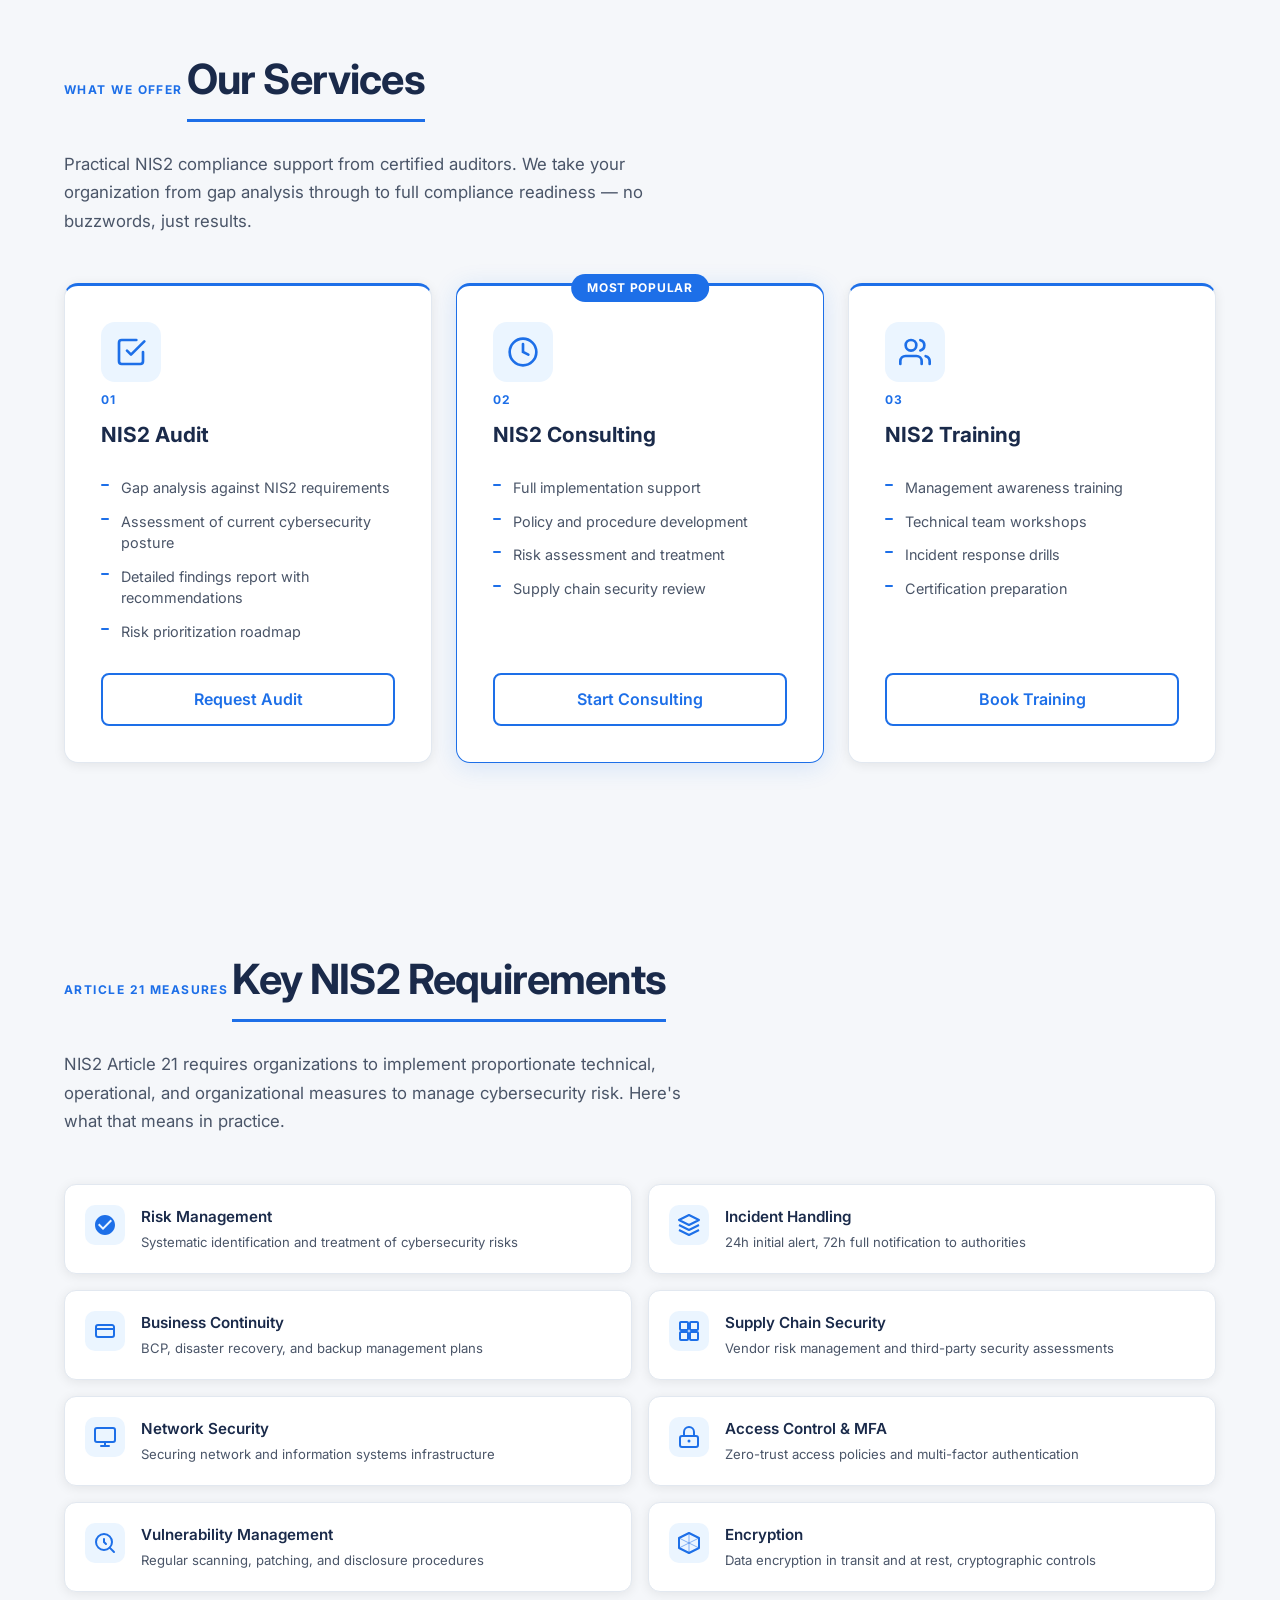
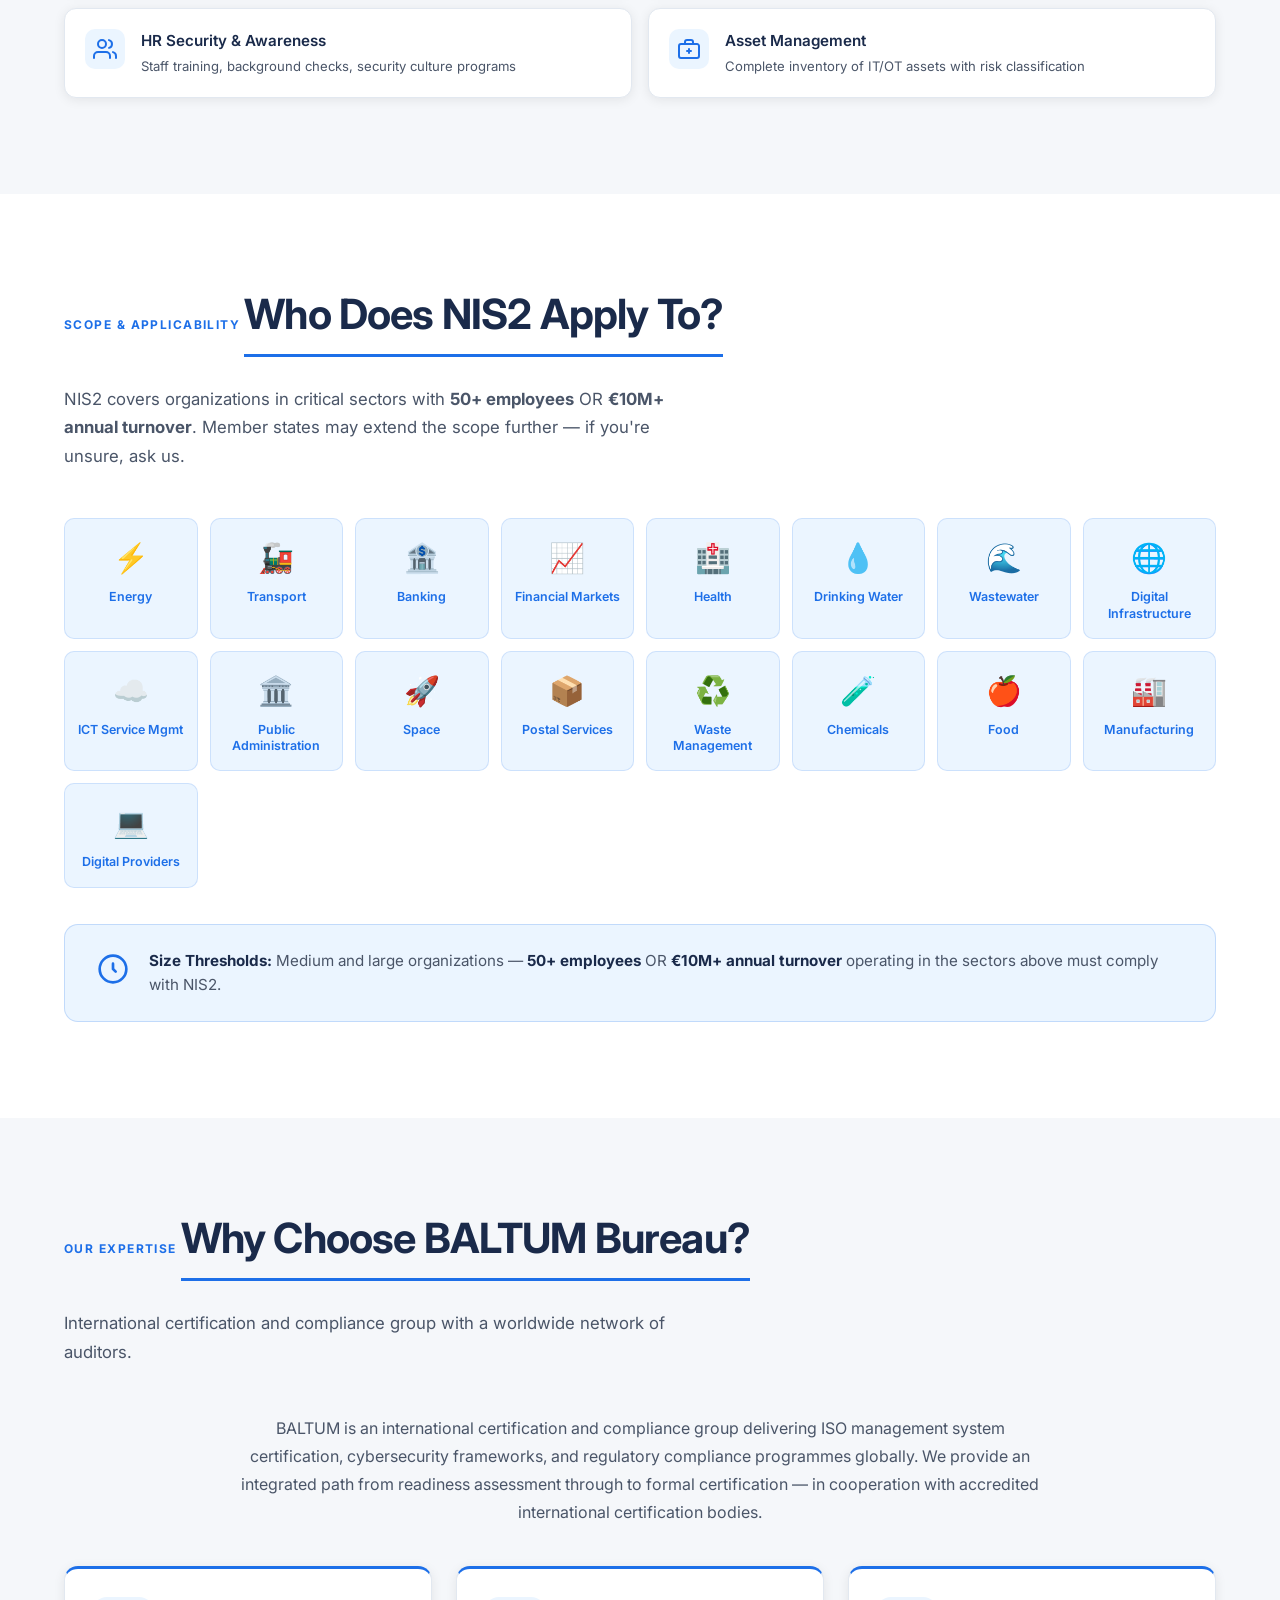
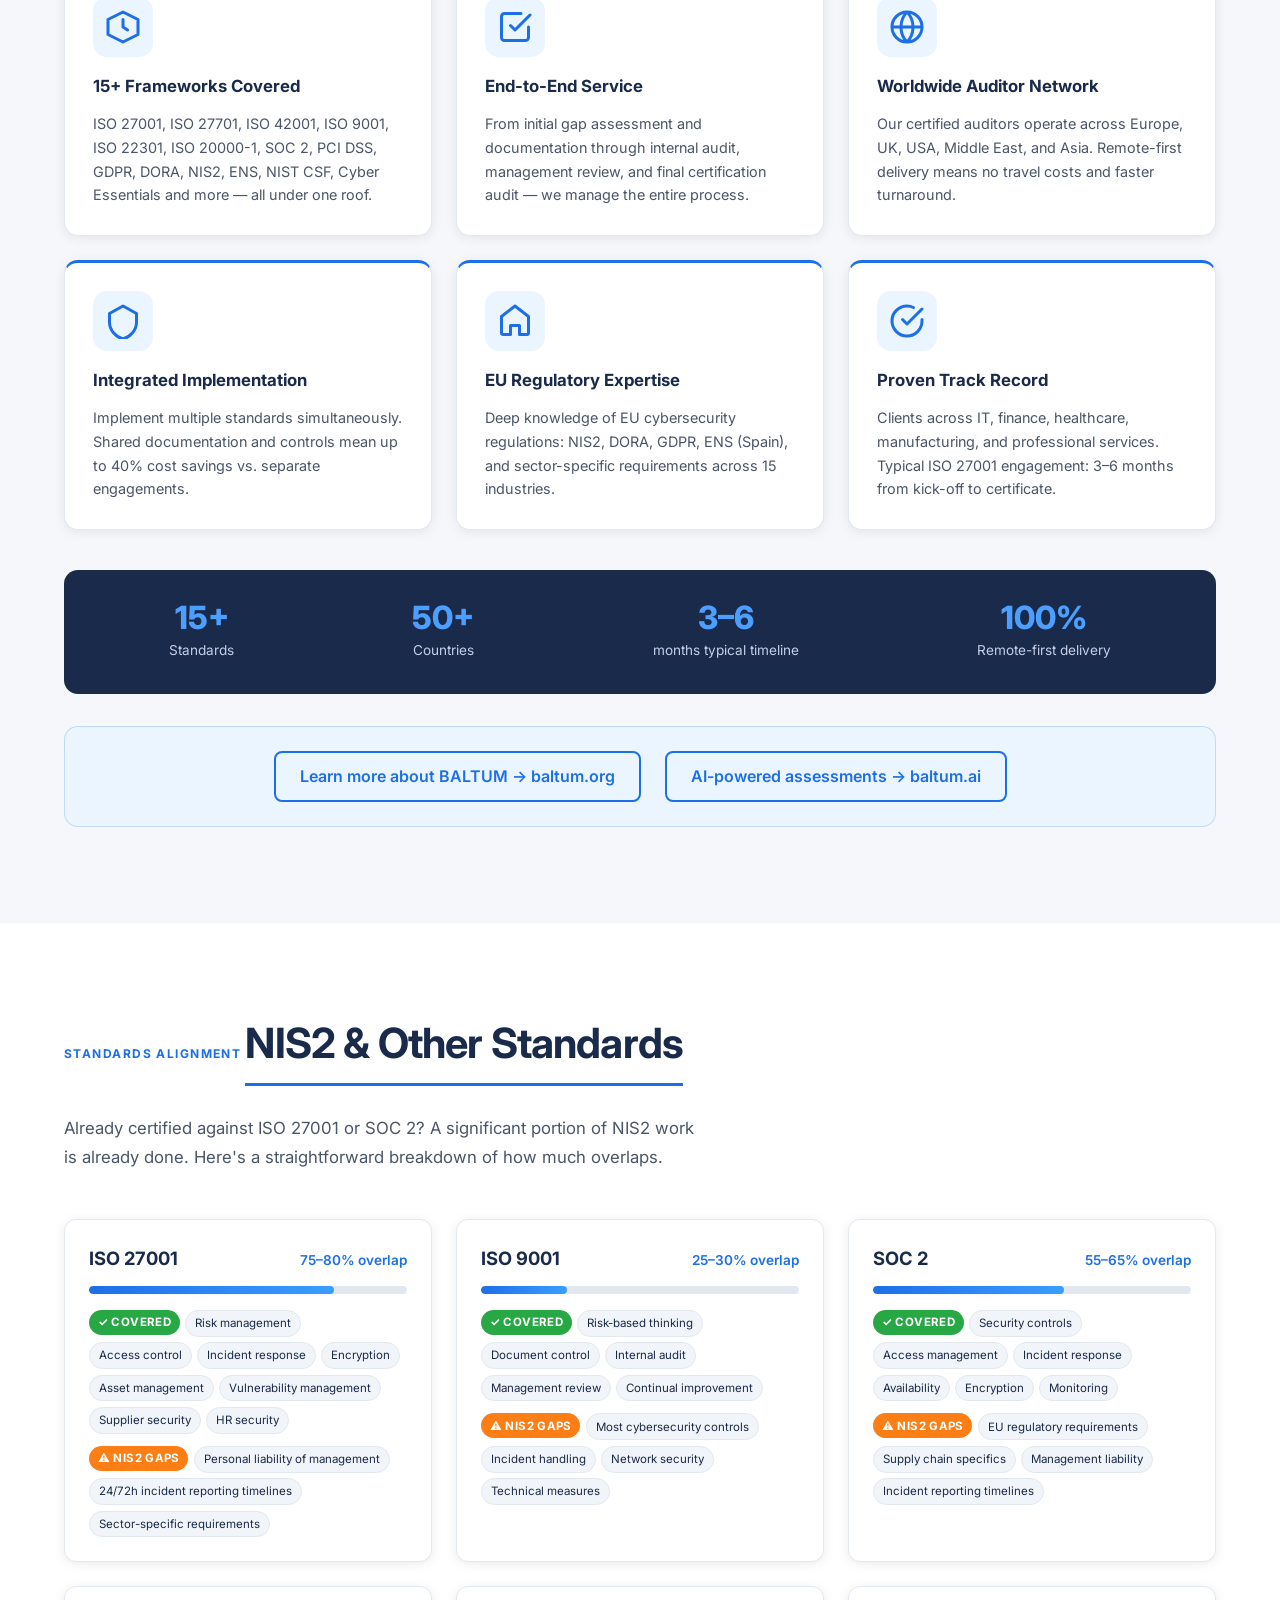
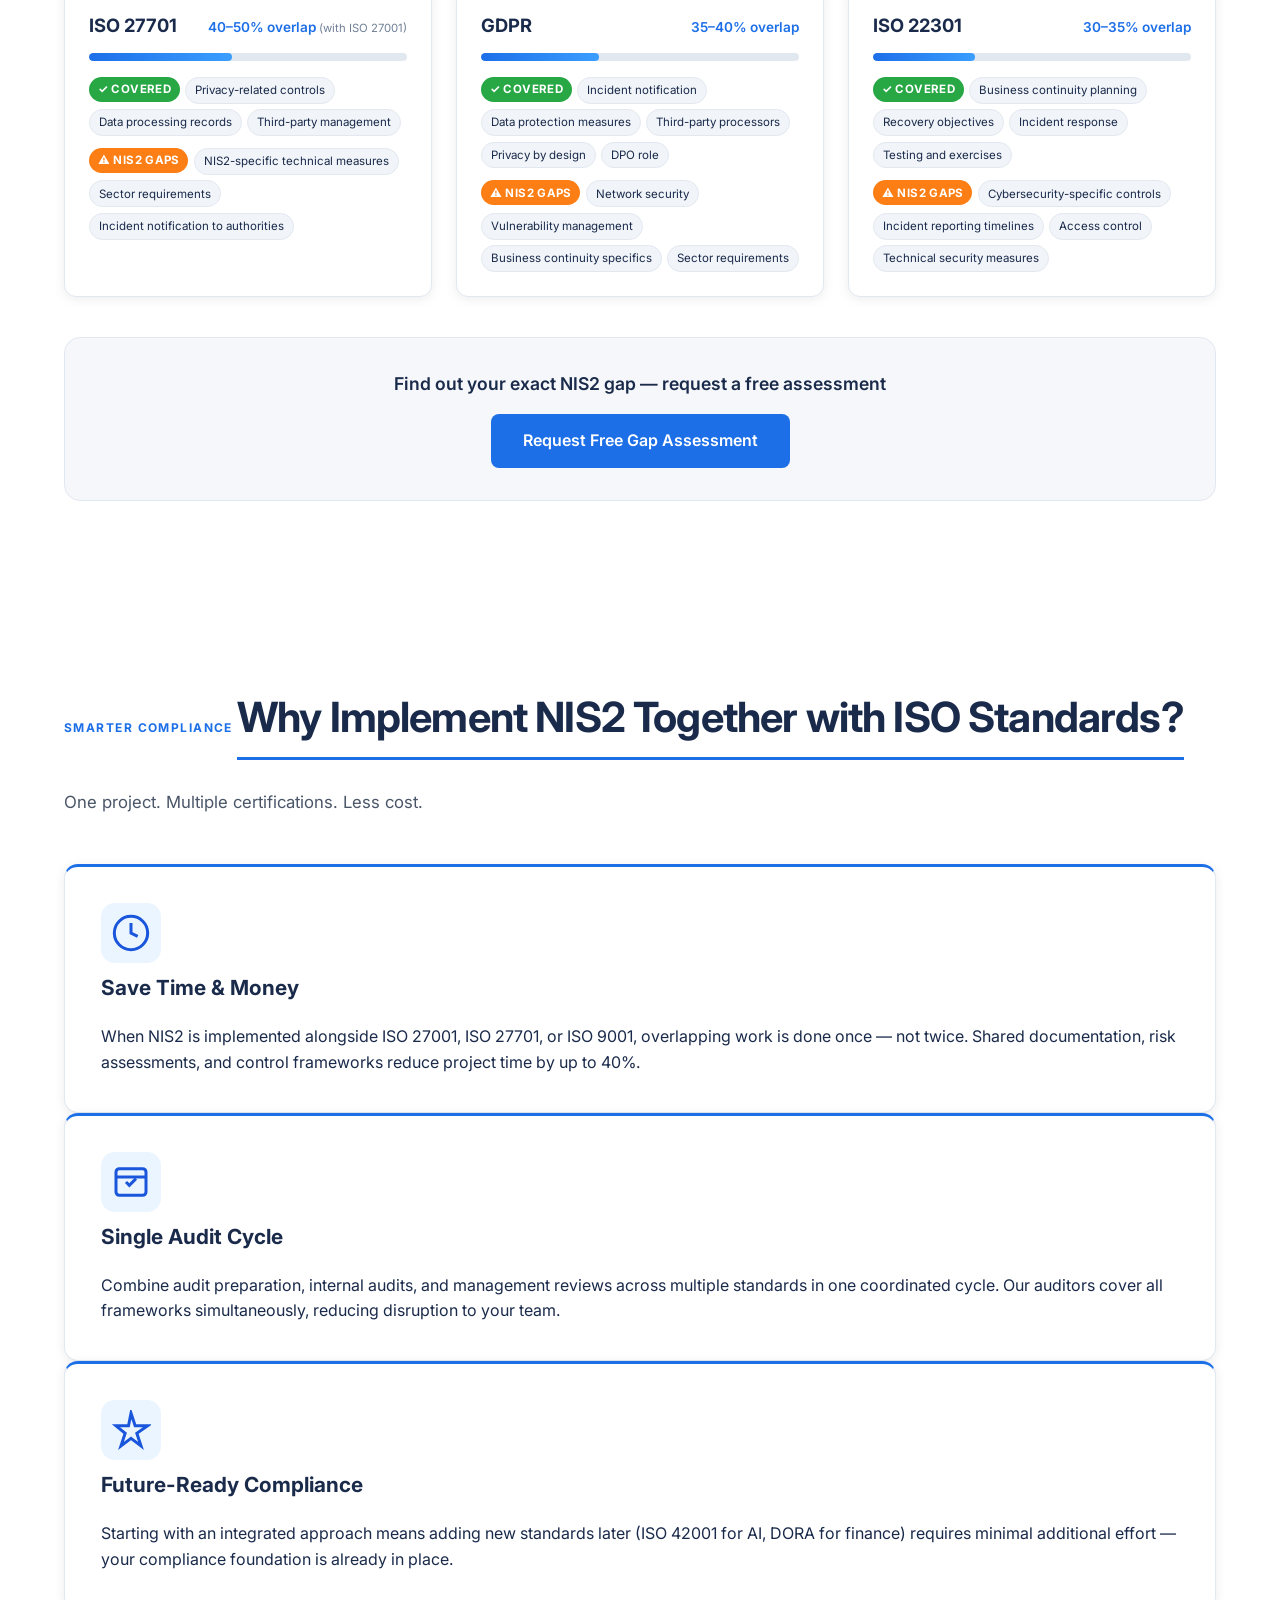
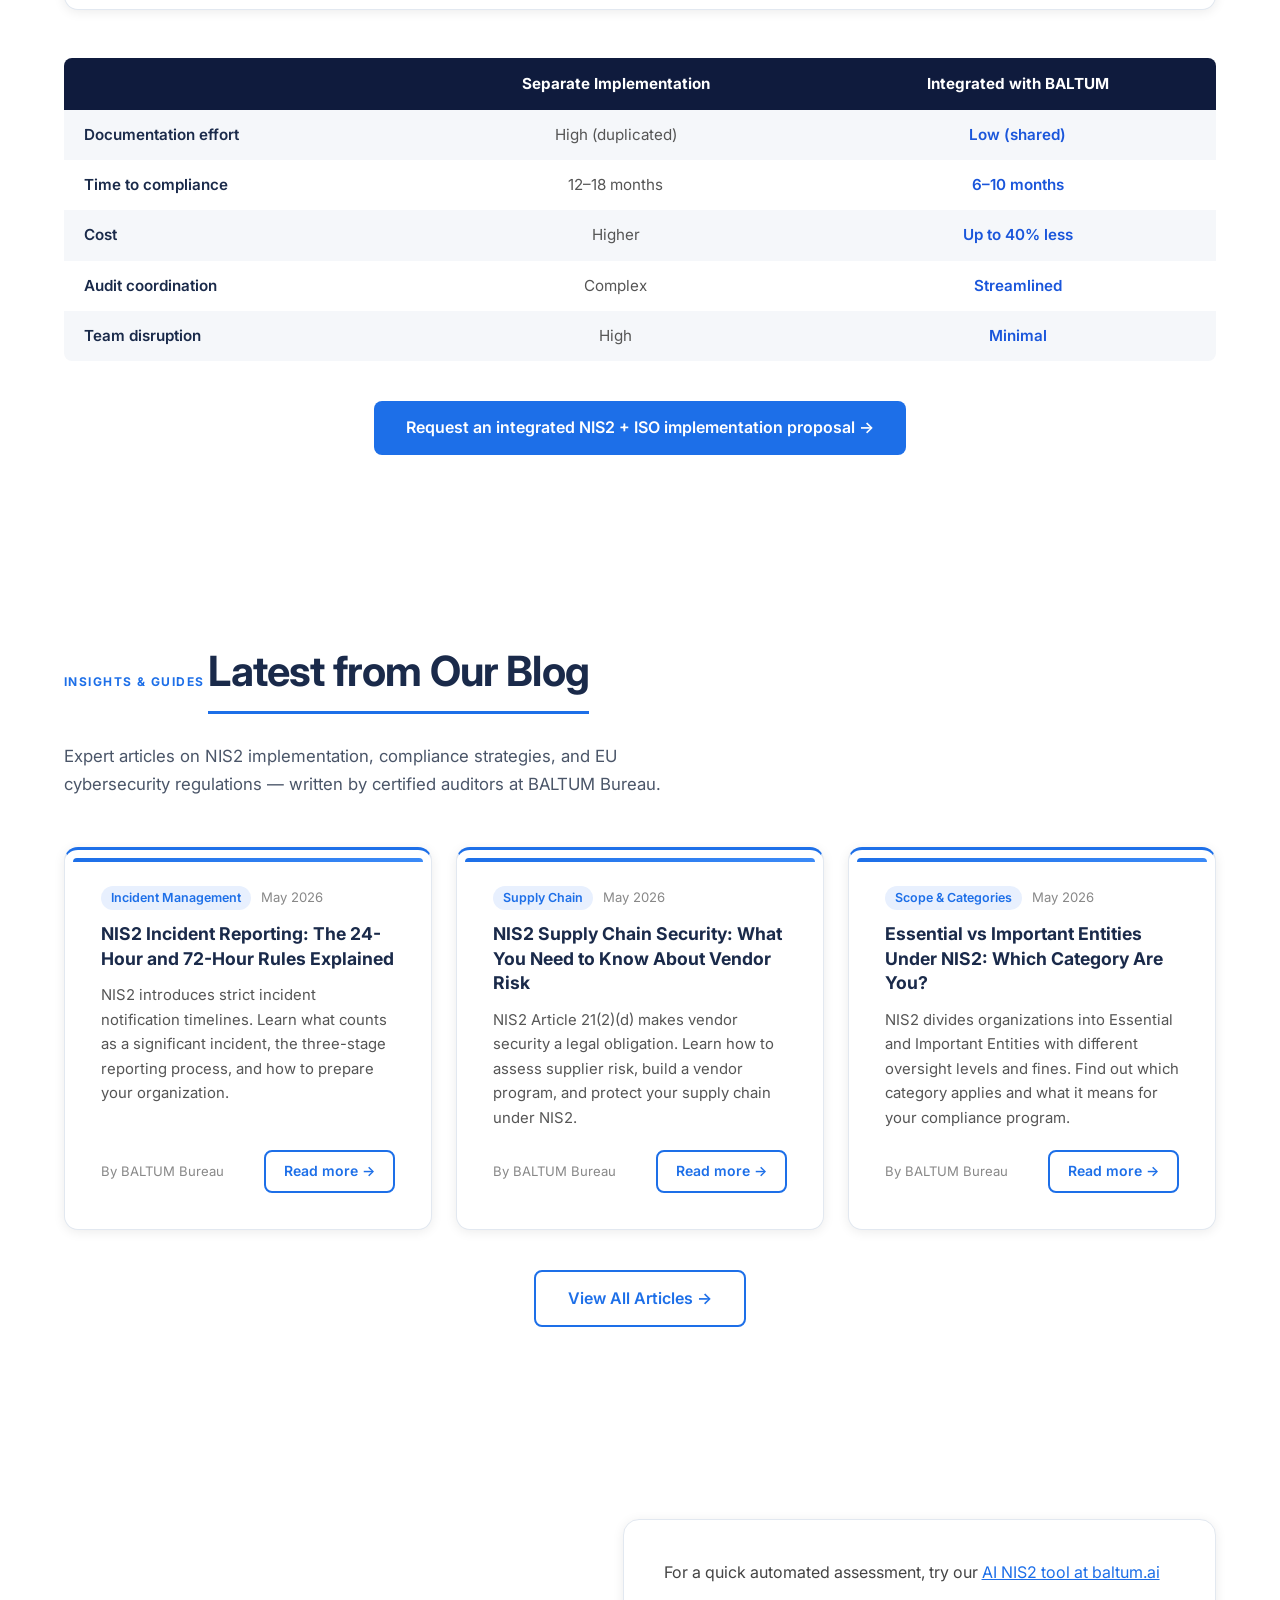
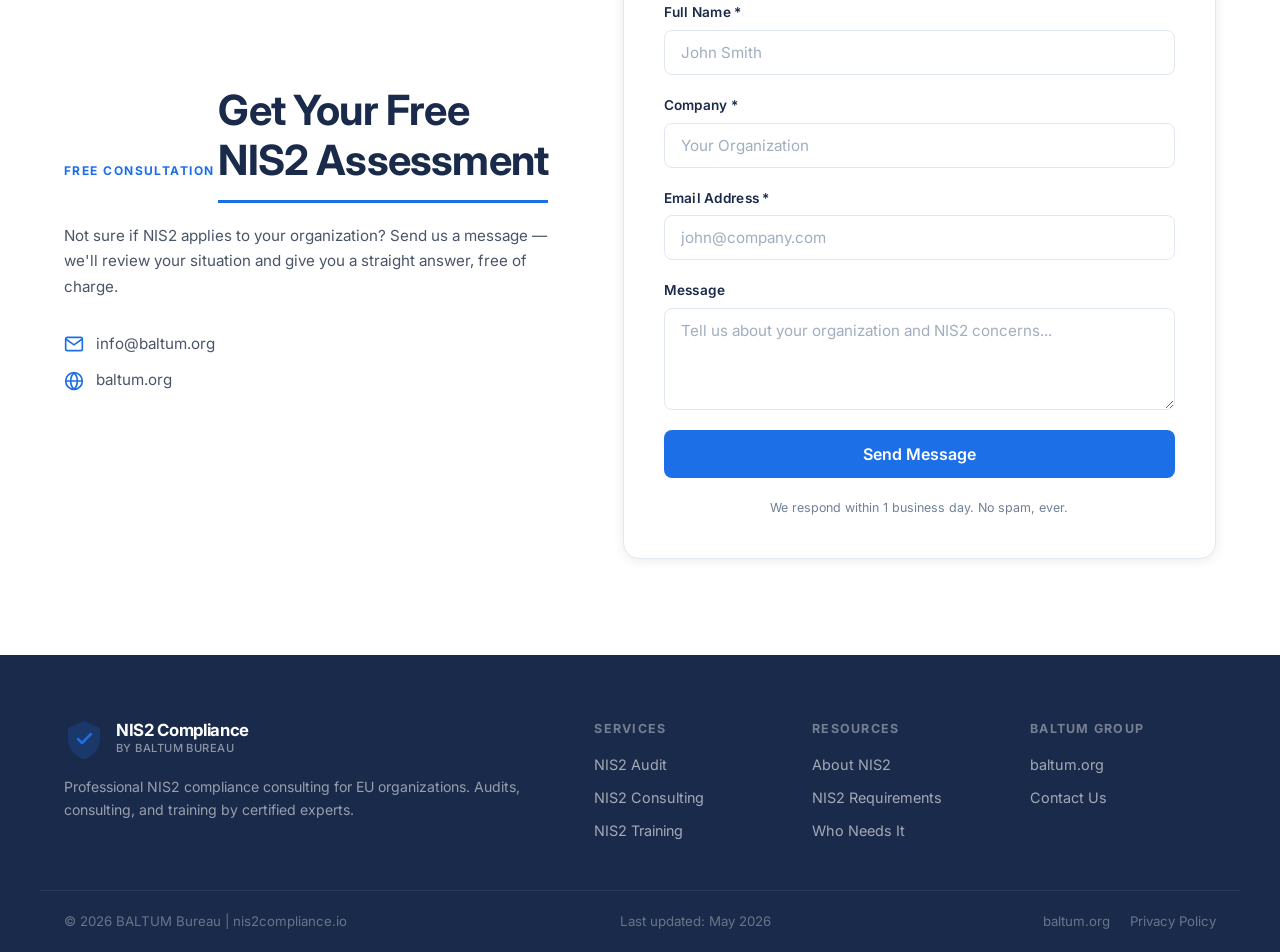
==== commit 8d3b3cc7: "SEO: Add favicon, meta tags, hreflang, sitemap.xml, robots.txt - Update index.html with improved tit" ====
--- a/index.html
+++ b/index.html
@@ -3,19 +3,92 @@
 <head>
   <meta charset="UTF-8" />
   <meta name="viewport" content="width=device-width, initial-scale=1.0" />
-  <title>NIS2 Compliance Consulting | BALTUM Bureau</title>
-  <meta name="description" content="BALTUM Bureau helps EU organizations achieve NIS2 compliance through expert audits, consulting, and training. NIS2 Directive EU 2022/2555 compliance specialists." />
-  <meta name="keywords" content="NIS2 compliance, NIS2 audit, NIS2 consulting, NIS2 training, EU cybersecurity directive, BALTUM Bureau, NIS2 2022/2555, cybersecurity compliance" />
+  <title>NIS2 Compliance Services | Audit, Consulting &amp; Training | BALTUM Bureau</title>
+  <meta name="description" content="BALTUM Bureau helps EU organizations achieve NIS2 compliance through expert audits, consulting, and training. Get a free NIS2 gap assessment today." />
+  <meta name="keywords" content="NIS2 compliance, NIS2 audit, NIS2 consulting, NIS2 training, NIS2 directive, cybersecurity compliance EU, NIS2 gap analysis, BALTUM Bureau" />
   <meta name="author" content="BALTUM Bureau" />
-  <meta property="og:title" content="NIS2 Compliance | BALTUM Bureau" />
-  <meta property="og:description" content="Expert NIS2 compliance consulting, audits, and training for EU organizations. Get compliant with the NIS2 Directive." />
-  <meta property="og:url" content="https://nis2compliance.io" />
+  <meta name="robots" content="index, follow" />
+  <link rel="canonical" href="https://nis2compliance.io/" />
+  <!-- hreflang -->
+  <link rel="alternate" hreflang="en" href="https://nis2compliance.io/" />
+  <link rel="alternate" hreflang="pl" href="https://nis2compliance.io/pl/" />
+  <link rel="alternate" hreflang="pt" href="https://nis2compliance.io/pt/" />
+  <link rel="alternate" hreflang="es" href="https://nis2compliance.io/es/" />
+  <link rel="alternate" hreflang="de" href="https://nis2compliance.io/de/" />
+  <link rel="alternate" hreflang="it" href="https://nis2compliance.io/it/" />
+  <link rel="alternate" hreflang="x-default" href="https://nis2compliance.io/" />
+  <!-- Open Graph -->
   <meta property="og:type" content="website" />
-  <link rel="canonical" href="https://nis2compliance.io" />
+  <meta property="og:url" content="https://nis2compliance.io/" />
+  <meta property="og:title" content="NIS2 Compliance Services | BALTUM Bureau" />
+  <meta property="og:description" content="Expert NIS2 audit, consulting and training for EU organizations. Get compliant with BALTUM Bureau." />
+  <meta property="og:image" content="https://nis2compliance.io/og-image.png" />
+  <meta property="og:locale" content="en_GB" />
+  <!-- Twitter Card -->
+  <meta name="twitter:card" content="summary_large_image" />
+  <meta name="twitter:title" content="NIS2 Compliance Services | BALTUM Bureau" />
+  <meta name="twitter:description" content="Expert NIS2 audit, consulting and training for EU organizations." />
+  <!-- Favicon -->
+  <link rel="icon" type="image/svg+xml" href="/favicon.svg" />
+  <link rel="icon" type="image/png" sizes="32x32" href="/favicon-32.png" />
+  <link rel="icon" type="image/png" sizes="16x16" href="/favicon-16.png" />
+  <link rel="apple-touch-icon" sizes="180x180" href="/apple-touch-icon.png" />
+  <!-- Structured Data -->
+  <script type="application/ld+json">
+  {
+    "@context": "https://schema.org",
+    "@type": "ProfessionalService",
+    "name": "NIS2 Compliance by BALTUM Bureau",
+    "url": "https://nis2compliance.io",
+    "description": "Expert NIS2 audit, consulting and training services for EU organizations",
+    "areaServed": "European Union",
+    "serviceType": ["NIS2 Audit", "NIS2 Consulting", "NIS2 Training", "Cybersecurity Compliance"],
+    "provider": {
+      "@type": "Organization",
+      "name": "BALTUM Bureau",
+      "url": "https://baltum.org"
+    }
+  }
+  </script>
   <link rel="preconnect" href="https://fonts.googleapis.com" />
   <link rel="preconnect" href="https://fonts.gstatic.com" crossorigin />
   <link href="https://fonts.googleapis.com/css2?family=Inter:wght@300;400;500;600;700;800&display=swap" rel="stylesheet" />
   <link rel="stylesheet" href="style.css" />
+  <style>
+  /* Language Switcher */
+  .lang-switcher {
+    display: flex;
+    align-items: center;
+    gap: 0;
+    font-size: 0.82rem;
+    margin-right: 0.75rem;
+  }
+  .lang-switcher a {
+    color: #555;
+    text-decoration: none;
+    padding: 2px 5px;
+    border-radius: 3px;
+    font-weight: 500;
+    transition: color 0.2s;
+    white-space: nowrap;
+  }
+  .lang-switcher a:hover {
+    color: #1D6FE8;
+  }
+  .lang-switcher a.active {
+    color: #1D6FE8;
+    font-weight: 700;
+  }
+  .lang-switcher a:not(:last-child)::after {
+    content: "|";
+    margin-left: 5px;
+    color: #ccc;
+    font-weight: 400;
+  }
+  @media (max-width: 768px) {
+    .lang-switcher { display: none; }
+  }
+  </style>
 </head>
 <body>
 
@@ -41,6 +114,7 @@
       <a href="#services" class="nav-link">Our Services</a>
       <a href="#who-needs" class="nav-link">Who Needs It</a>
       <a href="#contact" class="nav-link">Contact</a>
+      <div class="lang-switcher"><a href="/" class="active">EN</a><a href="/pl/">PL</a><a href="/pt/">PT</a><a href="/es/">ES</a><a href="/de/">DE</a><a href="/it/">IT</a></div>
       <a href="#contact" class="btn btn-primary btn-sm">Get Free Assessment</a>
     </nav>
   </div>
@@ -807,7 +881,11 @@
 
       <div class="contact-form-wrap">
         <p style="margin-bottom:1rem;color:#444;">For a quick automated assessment, try our <a href="https://baltum.ai" target="_blank" style="color:#1D6FE8;">AI NIS2 tool at baltum.ai</a></p>
-        <form class="contact-form" action="mailto:info@baltum.org" method="get" enctype="text/plain">
+        <form class="contact-form" action="https://formsubmit.co/info@baltum.org" method="POST">
+          <input type="hidden" name="_subject" value="NIS2 Assessment Request — nis2compliance.io">
+          <input type="hidden" name="_next" value="https://nis2compliance.io/?sent=1">
+          <input type="hidden" name="_captcha" value="false">
+          <input type="hidden" name="_template" value="table">
           <div class="form-group">
             <label for="name">Full Name *</label>
             <input type="text" id="name" name="name" placeholder="John Smith" required />
